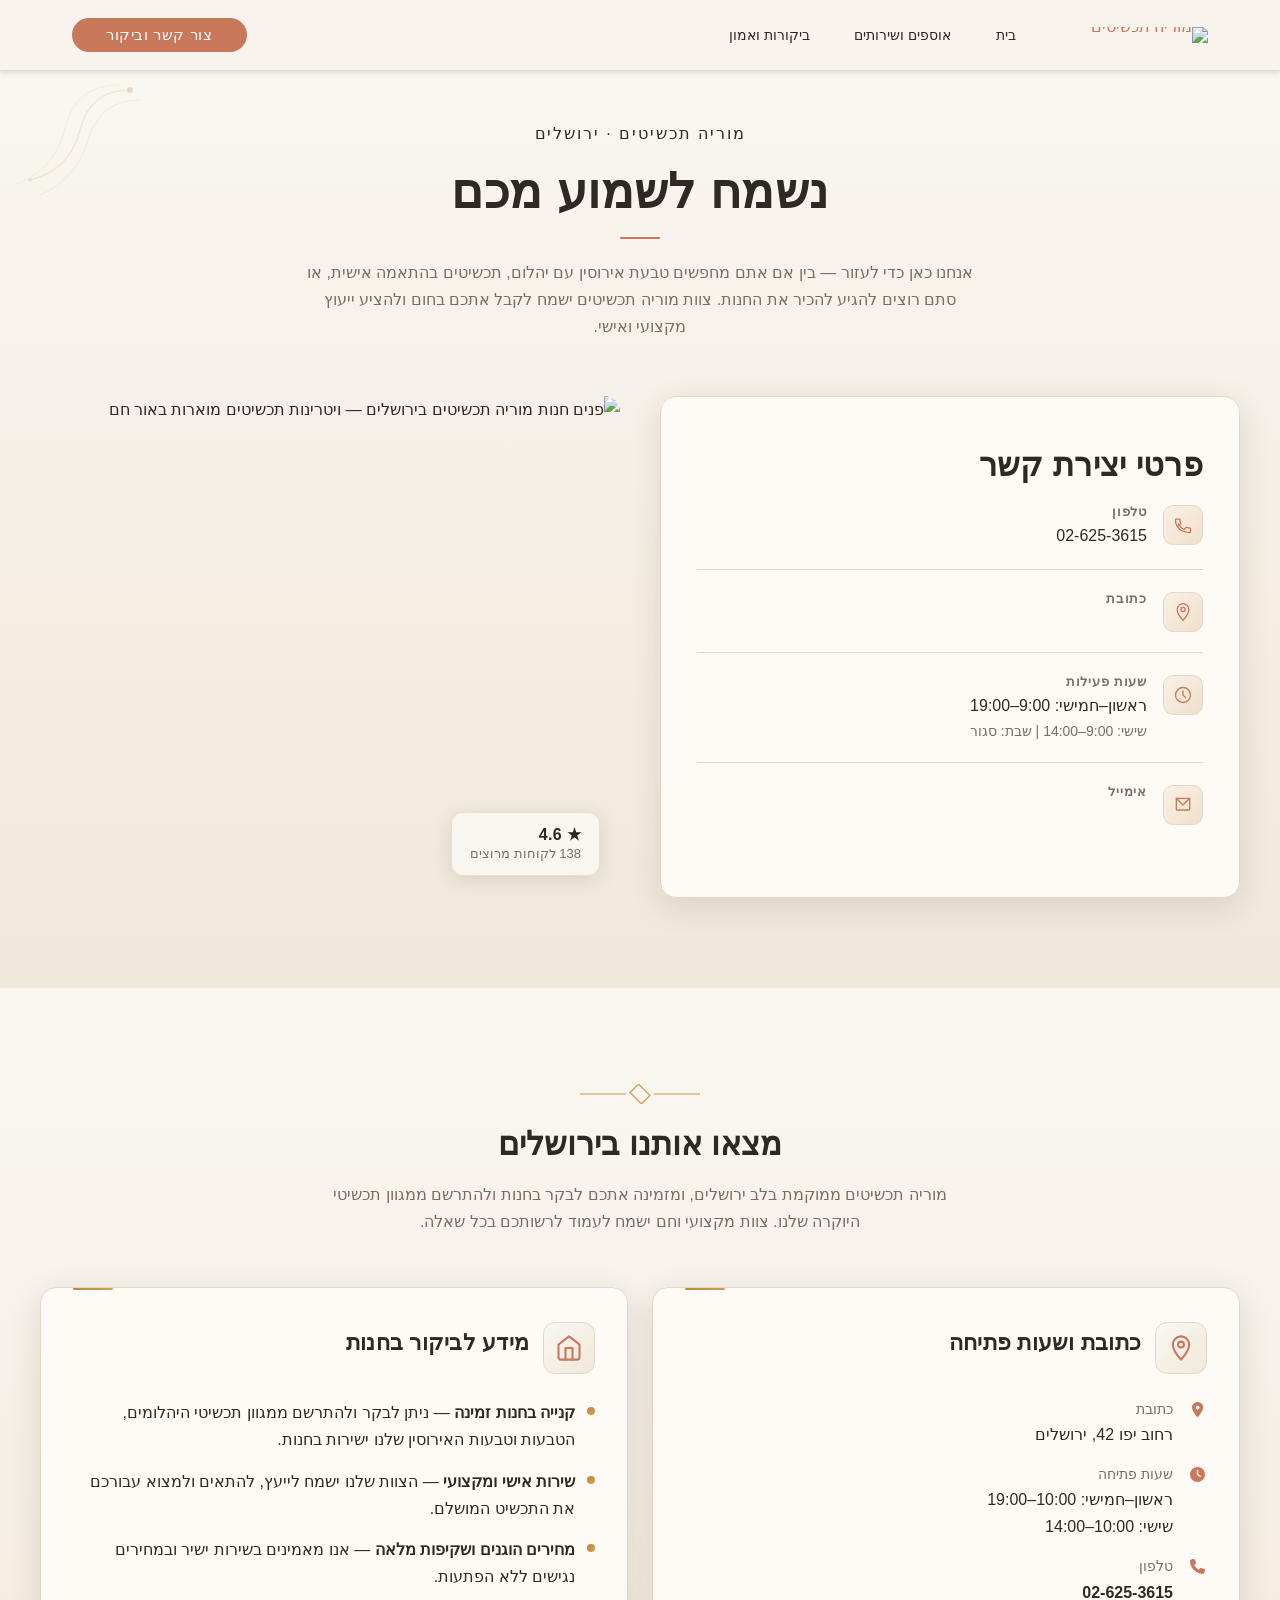
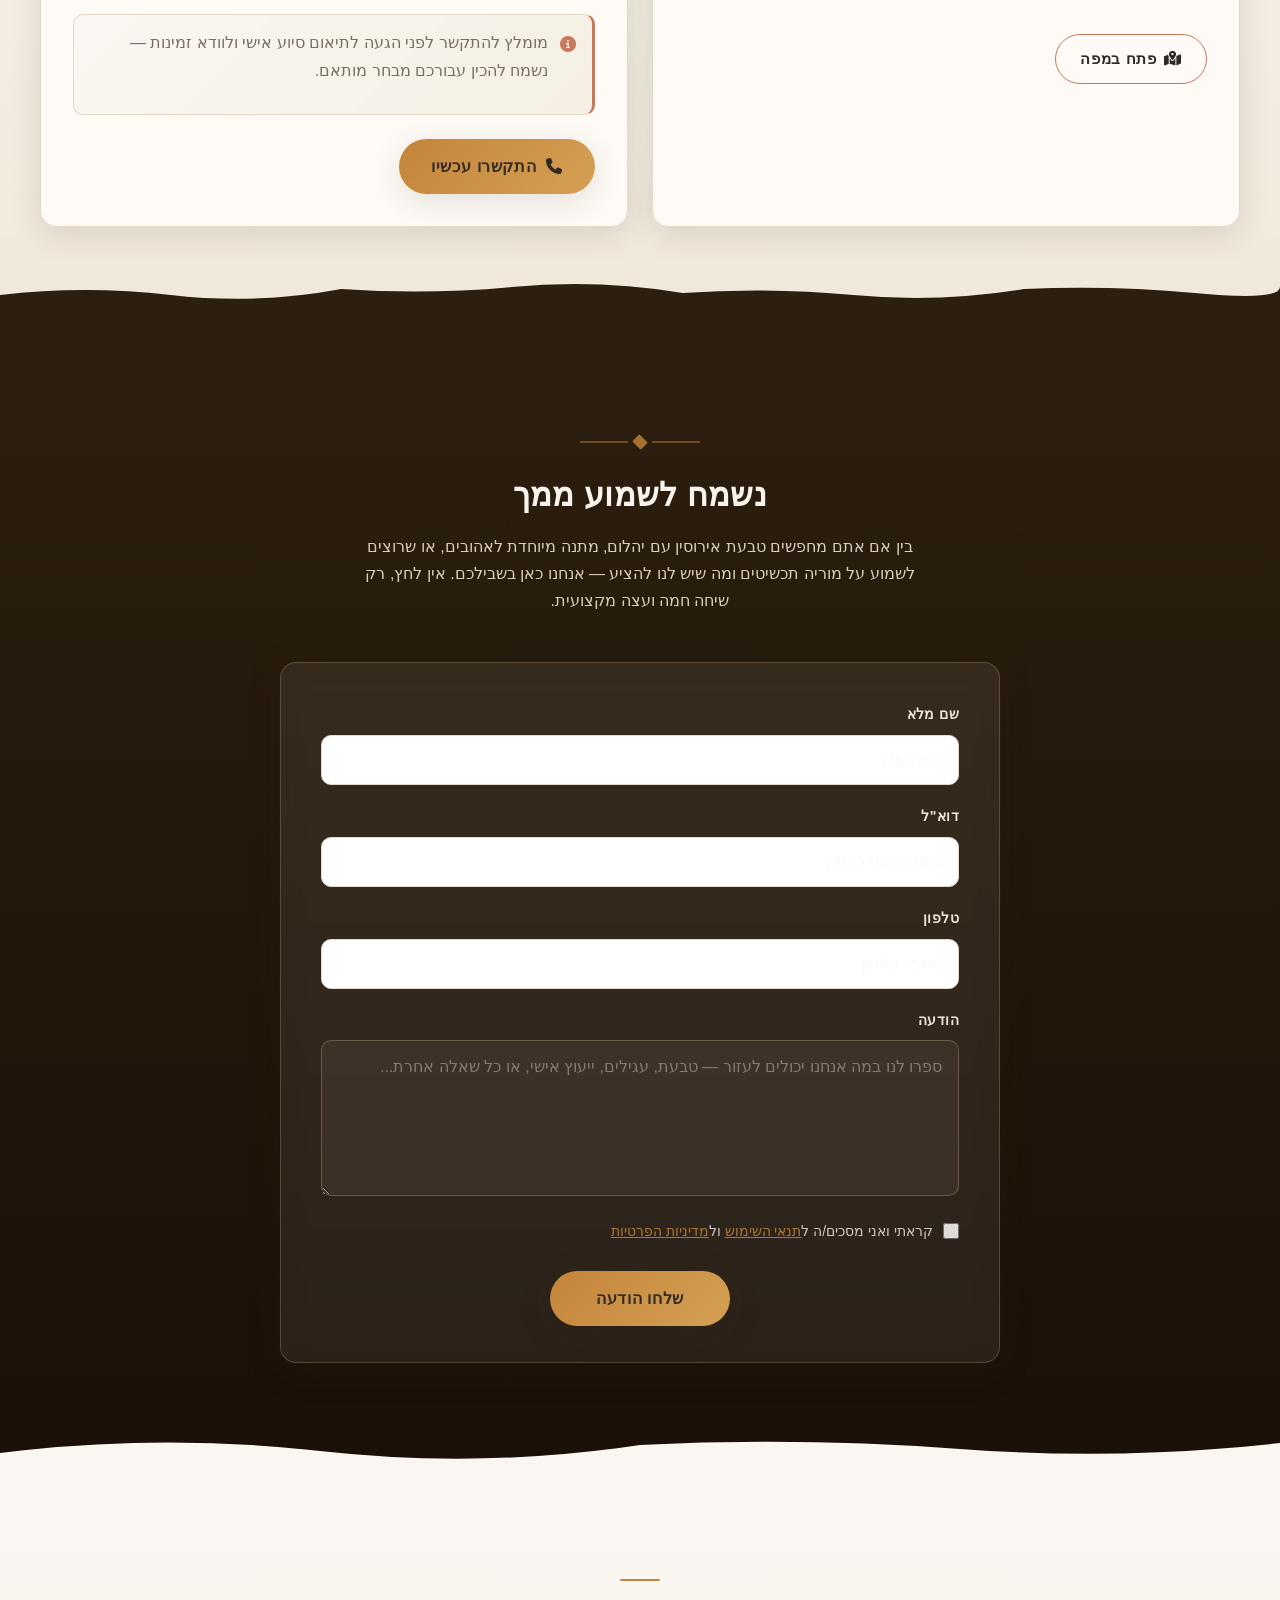
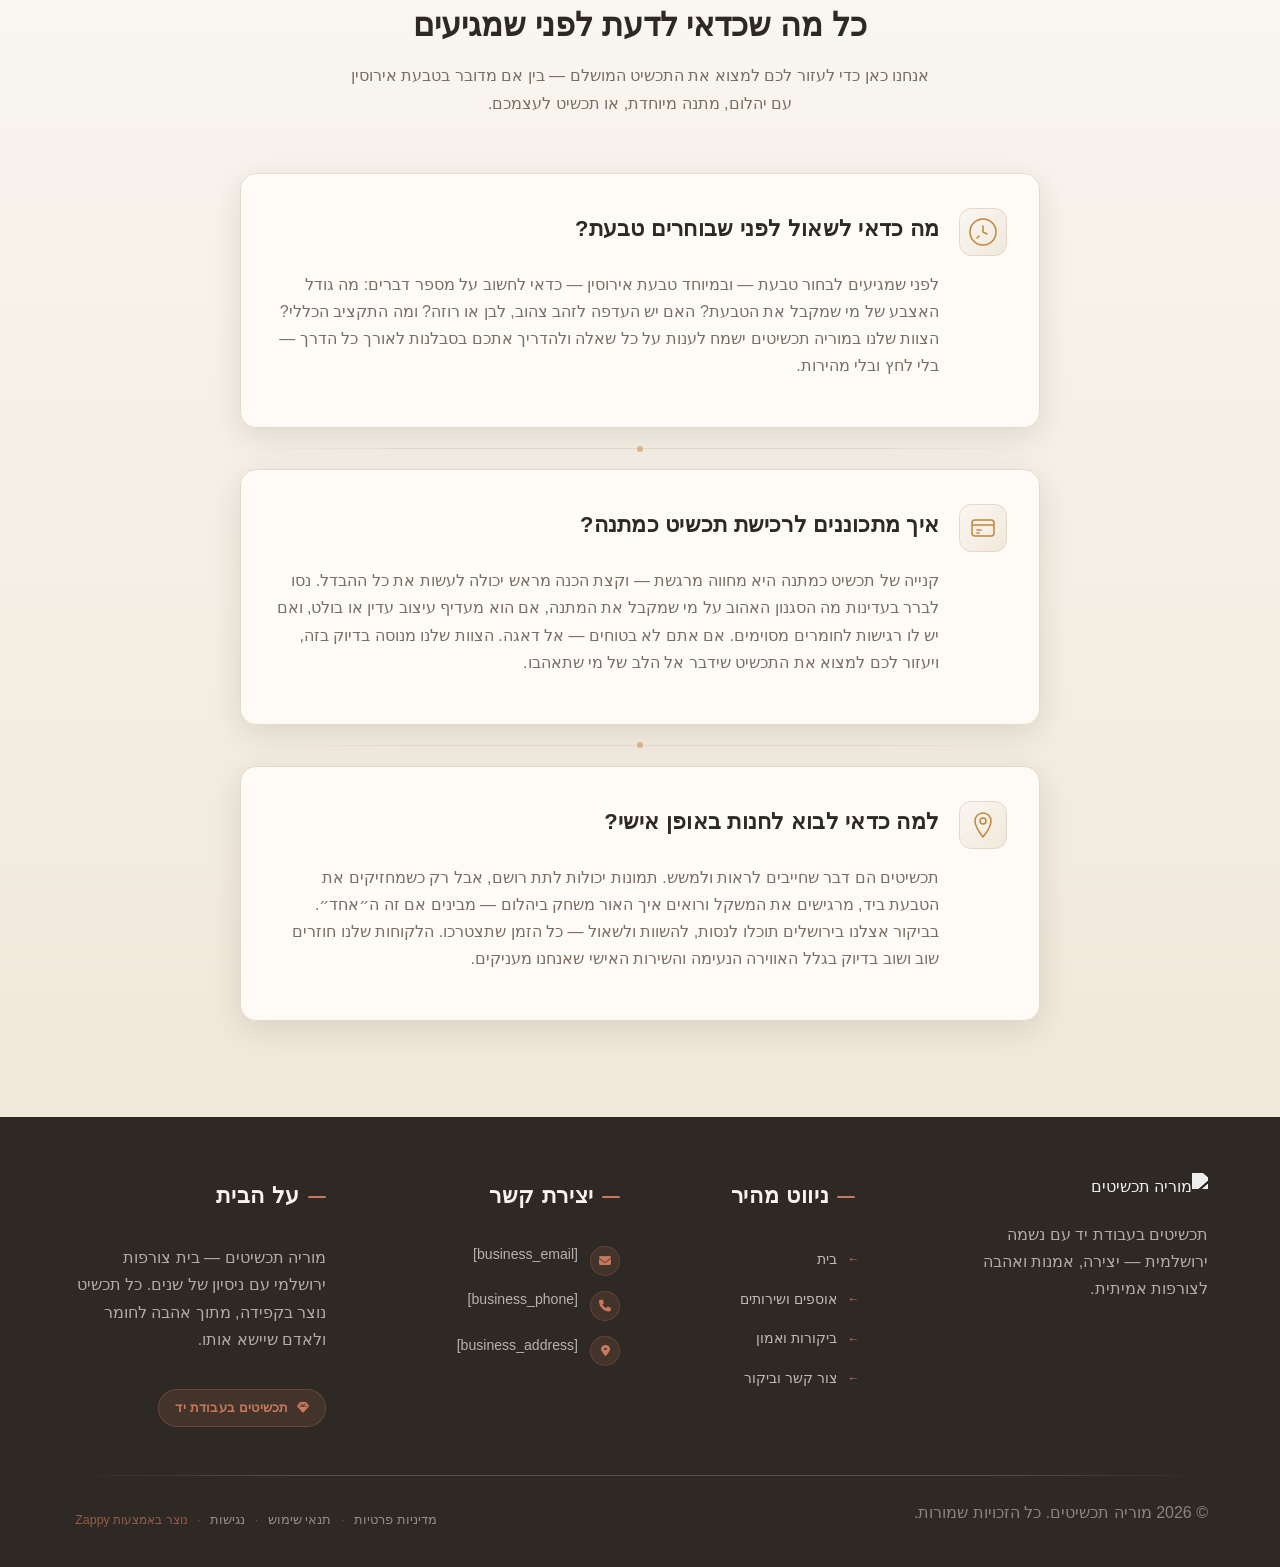
==== contact.html @ f74cef25 "Background sync: Progressive GitHub Sync" ====
<!DOCTYPE html>
<html lang="he" dir="rtl">
<head>
    <meta charset="UTF-8">
    <meta name="viewport" content="width=device-width, initial-scale=1.0">
    <meta name="robots" content="index, follow">
    <title>בואו להכיר אותנו — מוריה תכשיטים בירושלים מחכה לכם</title>
    <meta name="description" content="מצאו אותנו בלב ירושלים ובואו לחוות שירות אישי וחם שרק מוריה תכשיטים יודעת לתת. צרו קשר לקביעת פגישה, שאלות על טבעות אירוסין עם יהלום או כל תכשיט בהתאמה אישית שחלמתם עליו.">
    <meta name="keywords" content="צור קשר מוריה תכשיטים, חנות תכשיטים ירושלים, טבעות אירוסין עם יהלום, ביקור בחנות תכשיטים, מוריה תכשיטים">
    
    <!-- Favicons -->
    <link rel="icon" type="image/x-icon" href="/assets/favicon.ico">
    <link rel="icon" type="image/png" sizes="16x16" href="/assets/favicon-16x16.png">
    <link rel="icon" type="image/png" sizes="32x32" href="/assets/favicon-32x32.png">
    <link rel="icon" type="image/png" sizes="48x48" href="/assets/favicon-48x48.png">
    <link rel="icon" type="image/png" sizes="192x192" href="/assets/favicon-192x192.png">
    <link rel="icon" type="image/png" sizes="512x512" href="/assets/favicon-512x512.png">
    <link rel="apple-touch-icon" href="/assets/apple-touch-icon.png">
    <!-- Zappy Analytics -->
<script>
(function() {
  'use strict';
  
  // Configuration
  var config = {
    websiteId: 'c2ff3dbb-0796-4b7d-b2b9-1e2165a55ee5',
    apiUrl: 'https://api.zappy5.com/api/analytics/track',
    sessionDuration: 30 * 60 * 1000, // 30 minutes
    visitorDuration: 30 * 24 * 60 * 60 * 1000, // 30 days
    trackPageViews: true,
    trackClicks: true,
    trackFormSubmissions: true
  };
  
  // Generate or retrieve persistent visitor ID (30 days)
  function getVisitorId() {
    var visitorKey = 'zappy_visitor_' + config.websiteId;
    var visitor = null;
    
    try {
      visitor = localStorage.getItem(visitorKey);
      if (visitor) {
        var visitorData = JSON.parse(visitor);
        var now = Date.now();
        
        // Check if visitor ID is still valid (30 days)
        if (now - visitorData.created < config.visitorDuration) {
          // Update last seen timestamp
          visitorData.lastSeen = now;
          localStorage.setItem(visitorKey, JSON.stringify(visitorData));
          return visitorData.id;
        }
      }
    } catch (e) {
      console.warn('Zappy Analytics: LocalStorage not available');
    }
    
    // Generate new visitor ID
    var newVisitorId = 'zv_' + Date.now() + '_' + Math.random().toString(36).substr(2, 9);
    
    try {
      localStorage.setItem(visitorKey, JSON.stringify({
        id: newVisitorId,
        created: Date.now(),
        lastSeen: Date.now()
      }));
    } catch (e) {
      // Continue without local storage
    }
    
    return newVisitorId;
  }
  
  // Generate or retrieve session ID (30 minutes)
  function getSessionId() {
    var sessionKey = 'zappy_session_' + config.websiteId;
    var session = null;
    
    try {
      session = sessionStorage.getItem(sessionKey);
      if (session) {
        var sessionData = JSON.parse(session);
        var now = Date.now();
        
        // Check if session is still valid
        if (now - sessionData.timestamp < config.sessionDuration) {
          // Update timestamp
          sessionData.timestamp = now;
          sessionStorage.setItem(sessionKey, JSON.stringify(sessionData));
          return sessionData.id;
        }
      }
    } catch (e) {
      console.warn('Zappy Analytics: SessionStorage not available');
    }
    
    // Generate new session ID
    var newSessionId = 'zs_' + Date.now() + '_' + Math.random().toString(36).substr(2, 9);
    
    try {
      sessionStorage.setItem(sessionKey, JSON.stringify({
        id: newSessionId,
        timestamp: Date.now()
      }));
    } catch (e) {
      // Continue without session storage
    }
    
    return newSessionId;
  }
  
  var visitorId = getVisitorId();
  var sessionId = getSessionId();
  
  // Track an event
  function trackEvent(eventType, data) {
    data = data || {};
    
    var eventData = {
      website_id: config.websiteId,
      event_type: eventType,
      page_path: window.location.pathname,
      referrer: document.referrer || 'direct',
      visitor_id: visitorId,
      session_id: sessionId,
      metadata: data
    };
    
    // Use sendBeacon if available (better for page unload events)
    if (navigator.sendBeacon) {
      var blob = new Blob([JSON.stringify(eventData)], { type: 'application/json' });
      navigator.sendBeacon(config.apiUrl, blob);
    } else {
      // Fallback to fetch
      fetch(config.apiUrl, {
        method: 'POST',
        headers: {
          'Content-Type': 'application/json'
        },
        body: JSON.stringify(eventData),
        keepalive: true
      }).catch(function(error) {
        console.warn('Zappy Analytics: Failed to track event', error);
      });
    }
  }
  
  // Track page view
  if (config.trackPageViews) {
    trackEvent('pageview', {
      title: document.title,
      url: window.location.href
    });
  }
  
  // Track clicks on important elements
  if (config.trackClicks) {
    document.addEventListener('click', function(e) {
      var target = e.target;
      
      // Track button clicks (counted as actions)
      if (target.tagName === 'BUTTON' || target.closest('button')) {
        var button = target.tagName === 'BUTTON' ? target : target.closest('button');
        trackEvent('click', {
          element: 'button',
          text: button.textContent.trim().substring(0, 100),
          id: button.id || null,
          class: button.className || null
        });
      }
      
      // Track link clicks (navigation - not counted as actions)
      else if (target.tagName === 'A' || target.closest('a')) {
        var link = target.tagName === 'A' ? target : target.closest('a');
        trackEvent('navigation', {
          element: 'link',
          text: link.textContent.trim().substring(0, 100),
          href: link.href,
          external: link.hostname !== window.location.hostname
        });
      }
    }, true);
  }
  
  // Track form submissions
  if (config.trackFormSubmissions) {
    document.addEventListener('submit', function(e) {
      var form = e.target;
      
      trackEvent('form_submit', {
        form_id: form.id || null,
        form_name: form.name || null,
        form_action: form.action || null,
        form_method: form.method || 'GET'
      });
    }, true);
  }
  
  // Track time on page (send on page unload)
  var pageLoadTime = Date.now();
  
  window.addEventListener('beforeunload', function() {
    var timeOnPage = Math.floor((Date.now() - pageLoadTime) / 1000); // in seconds
    
    trackEvent('page_unload', {
      time_on_page: timeOnPage,
      page_path: window.location.pathname
    });
  });
  
  // Expose tracking function globally for custom events
  window.zappyAnalytics = {
    track: trackEvent,
    getVisitorId: function() { return visitorId; },
    getSessionId: function() { return sessionId; }
  };
  
})();
</script>
<!-- End Zappy Analytics -->
    <meta property="og:title" content="בואו להכיר אותנו — מוריה תכשיטים בירושלים מחכה לכם">
    <meta property="og:description" content="מצאו אותנו בלב ירושלים ובואו לחוות שירות אישי וחם שרק מוריה תכשיטים יודעת לתת. צרו קשר לקביעת פגישה, שאלות על טבעות אירוסין עם יהלום או כל תכשיט בהתאמה אישית שחלמתם עליו.">
    <meta name="twitter:card" content="summary_large_image">
    <meta name="twitter:title" content="בואו להכיר אותנו — מוריה תכשיטים בירושלים מחכה לכם">
    <meta name="twitter:description" content="מצאו אותנו בלב ירושלים ובואו לחוות שירות אישי וחם שרק מוריה תכשיטים יודעת לתת. צרו קשר לקביעת פגישה, שאלות על טבעות אירוסין עם יהלום או כל תכשיט בהתאמה אישית שחלמתם עליו.">
    <meta property="og:type" content="website">
  <meta property="og:locale" content="he_IL">
  
  
  
  
  
  <link rel="stylesheet" href="https://cdnjs.cloudflare.com/ajax/libs/font-awesome/6.4.0/css/all.min.css">



  
    <!-- Favicons -->
    <link rel="icon" type="image/x-icon" href="/assets/favicon.ico">
    <link rel="icon" type="image/png" sizes="16x16" href="/assets/favicon-16x16.png">
    <link rel="icon" type="image/png" sizes="32x32" href="/assets/favicon-32x32.png">
    <link rel="icon" type="image/png" sizes="48x48" href="/assets/favicon-48x48.png">
    <link rel="icon" type="image/png" sizes="192x192" href="/assets/favicon-192x192.png">
    <link rel="icon" type="image/png" sizes="512x512" href="/assets/favicon-512x512.png">
    <link rel="apple-touch-icon" href="/assets/apple-touch-icon.png">
    <!-- Cookie Consent -->
    <link rel="stylesheet" href="https://cdn.jsdelivr.net/npm/vanilla-cookieconsent@3/dist/cookieconsent.css">
    <script src="https://cdn.jsdelivr.net/npm/vanilla-cookieconsent@3/dist/cookieconsent.umd.js"></script>
    <!-- Mickidum Accessibility Toolbar -->
    <script src="https://cdn.jsdelivr.net/gh/mickidum/acc_toolbar/acctoolbar/acctoolbar.min.js"></script>
    <link rel="stylesheet" href="/styles.css">

    <style id="zappy-dropdown-submenu-styles">
      /* ========== DESKTOP DROPDOWN SUBMENU STYLES ========== */
      /* Base styles for dropdown submenus - parent must be positioned */
      .nav-menu li:has(.sub-menu), nav li:has(.sub-menu), .navbar li:has(.sub-menu), #navMenu li:has(.sub-menu) { position: relative; }
      /* Submenu base - hidden by default */
      .nav-menu .sub-menu, nav .sub-menu, .navbar .sub-menu, #navMenu .sub-menu { display: block !important; position: absolute !important; top: 100%; left: 0; min-width: 220px; background: white; border-radius: 8px; box-shadow: 0 8px 25px rgba(0,0,0,0.15); padding: 8px 0; opacity: 0; visibility: hidden; transform: translateY(10px); transition: all 0.3s ease; z-index: 1000; list-style: none; pointer-events: none; }
      /* CRITICAL: Desktop hover styles to show dropdown */
      .nav-menu li:hover > .sub-menu, nav li:hover > .sub-menu, .navbar li:hover > .sub-menu, #navMenu li:hover > .sub-menu { opacity: 1 !important; visibility: visible !important; transform: translateY(0) !important; pointer-events: auto !important; }
      /* Submenu item styling */
      .sub-menu li { list-style: none; margin: 0; padding: 0; }
      .sub-menu a { display: block !important; padding: 10px 16px !important; color: var(--text-dark, #333) !important; font-weight: 500; text-decoration: none; white-space: nowrap; transition: background-color 0.2s; }
      .sub-menu .zappy-nav-child > a { padding-left: 28px !important; font-size: 0.9em !important; opacity: 0.85 !important; }
      [dir="rtl"] .sub-menu .zappy-nav-child > a, html[lang="he"] .sub-menu .zappy-nav-child > a, html[lang="ar"] .sub-menu .zappy-nav-child > a { padding-left: 10px !important; padding-right: 28px !important; }
      .sub-menu .zappy-nav-parent > a { font-weight: 600 !important; }
      .sub-menu a:hover { background-color: #f5f5f5; }
      /* RTL (Hebrew/Arabic) dropdown positioning */
      [dir="rtl"] .nav-menu .sub-menu, [dir="rtl"] nav .sub-menu, [dir="rtl"] .navbar .sub-menu, html[lang="he"] .nav-menu .sub-menu, html[lang="he"] nav .sub-menu, html[lang="he"] .navbar .sub-menu, html[lang="ar"] .nav-menu .sub-menu, html[lang="ar"] nav .sub-menu, html[lang="ar"] .navbar .sub-menu { left: auto !important; right: 0 !important; }
      /* Hide empty dropdown menus (exclude catalog sub-menus that use <a> children instead of <li>) */
      .sub-menu:empty, .sub-menu:not(:has(li:not(.zappy-hidden-menu-item))):not(:has(> a)), .sub-menu:not(:has(li)):not(:has(> a)) { display: none !important; opacity: 0 !important; visibility: hidden !important; pointer-events: none !important; }
      /* Desktop: show submenu on Menu Group hover */
      li:has(.menu-group-title):hover > .sub-menu { opacity: 1 !important; visibility: visible !important; transform: translateY(0) !important; pointer-events: auto !important; }
      /* Menu Group title styling */
      .nav-menu > li > .menu-group-title, #navMenu > li > .menu-group-title { display: inline-block; padding: 0.5rem 1rem; cursor: default; user-select: none; }
      
      /* ========== MOBILE SUBMENU STYLES ========== */
      @media (max-width: 768px) {
        .nav-menu .sub-menu, nav .sub-menu, .navbar .sub-menu, #navMenu .sub-menu { position: static !important; transform: none !important; box-shadow: none !important; background: transparent !important; max-height: 0; overflow: hidden; opacity: 0; visibility: hidden; transition: max-height 0.3s ease, opacity 0.3s ease; padding: 0 !important; border-radius: 0 !important; }
        .navbar .sub-menu.mobile-expanded, .nav-menu .sub-menu.mobile-expanded, #navMenu .sub-menu.mobile-expanded { max-height: none !important; overflow-y: visible !important; opacity: 1 !important; visibility: visible !important; padding: 8px 0 8px 16px !important; }
        [dir="rtl"] .sub-menu.mobile-expanded, html[lang="he"] .sub-menu.mobile-expanded { padding: 8px 16px 8px 0 !important; }
        /* Disable hover behavior on mobile */
        .nav-menu li:hover > .sub-menu, nav li:hover > .sub-menu, .navbar li:hover > .sub-menu, #navMenu li:hover > .sub-menu { opacity: 0; visibility: hidden; pointer-events: none; }
        .nav-menu li > .sub-menu.mobile-expanded, nav li > .sub-menu.mobile-expanded, .navbar li > .sub-menu.mobile-expanded, #navMenu li > .sub-menu.mobile-expanded { opacity: 1 !important; visibility: visible !important; pointer-events: auto !important; }
        .nav-menu li:has(.sub-menu), nav li:has(.sub-menu), .navbar li:has(.sub-menu), #navMenu li:has(.sub-menu) { display: flex !important; flex-wrap: wrap !important; align-items: center !important; position: relative !important; min-height: 44px !important; }
        .nav-menu li:has(.sub-menu) > a, nav li:has(.sub-menu) > a, .navbar li:has(.sub-menu) > a, #navMenu li:has(.sub-menu) > a { flex: 1 !important; min-width: 0 !important; }
        .nav-menu li:has(.sub-menu) > .menu-group-title, nav li:has(.sub-menu) > .menu-group-title, .navbar li:has(.sub-menu) > .menu-group-title, #navMenu li:has(.sub-menu) > .menu-group-title { flex: 1 !important; min-width: 0 !important; padding: 0 !important; line-height: inherit !important; }
        .nav-menu li:has(.sub-menu) > .sub-menu, nav li:has(.sub-menu) > .sub-menu, .navbar li:has(.sub-menu) > .sub-menu, #navMenu li:has(.sub-menu) > .sub-menu { flex-basis: 100% !important; width: 100% !important; }
        .nav-menu li:has(.sub-menu) > a [class*="chevron"], .nav-menu li:has(.sub-menu) > a [class*="arrow"], .nav-menu li:has(.sub-menu) > a .fa-chevron-down, .nav-menu li:has(.sub-menu) > a .fa-angle-down, nav li:has(.sub-menu) > a [class*="chevron"], nav li:has(.sub-menu) > a [class*="arrow"], #navMenu li:has(.sub-menu) > a [class*="chevron"], #navMenu li:has(.sub-menu) > a [class*="arrow"] { display: none !important; visibility: hidden !important; }
        .mobile-submenu-toggle { display: flex !important; align-items: center !important; justify-content: center !important; width: 44px !important; height: auto !important; background: transparent !important; border: none !important; cursor: pointer !important; color: var(--text-dark) !important; position: static !important; flex-shrink: 0 !important; align-self: stretch !important; z-index: 2 !important; padding: 0 !important; margin: 0 !important; }
        .mobile-submenu-toggle::after { content: '' !important; width: 0 !important; height: 0 !important; border-left: 6px solid transparent !important; border-right: 6px solid transparent !important; border-top: 7px solid currentColor !important; transition: transform 0.3s ease !important; }
        .mobile-submenu-toggle.expanded::after { transform: rotate(180deg) !important; }
        .sub-menu a { padding: 10px 0 !important; display: block !important; color: var(--text-dark) !important; white-space: normal !important; }
        .sub-menu .zappy-nav-child > a { padding-left: 28px !important; font-size: 0.9em !important; opacity: 0.85 !important; }
        [dir="rtl"] .sub-menu .zappy-nav-child > a, html[lang="he"] .sub-menu .zappy-nav-child > a, html[lang="ar"] .sub-menu .zappy-nav-child > a { padding-left: 0 !important; padding-right: 28px !important; }
        .sub-menu .zappy-nav-parent > a { font-weight: 600 !important; }
        .nav-menu.active, #navMenu.active { max-width: 100vw !important; overflow-x: hidden !important; box-sizing: border-box !important; }
        .navbar .sub-menu li a, nav.navbar .sub-menu li a, .zappy-products-dropdown .sub-menu a { color: var(--text-dark) !important; }
      }
      @media (min-width: 769px) { .mobile-submenu-toggle { display: none !important; } }
    </style>

    <style id="zappy-widget-visibility">
      html[dir="rtl"] .whatsapp-float { right: 20px !important; left: auto !important; }
      html[dir="ltr"] .whatsapp-float, html:not([dir]) .whatsapp-float { left: 20px !important; right: auto !important; }
      html[dir="rtl"] #mic-access-tool-general-button, html[dir="rtl"] .mic-access-tool-general-button,
      html[dir="rtl"] #mic-init-access-tool .mic-access-tool-general-button,
      html[dir="rtl"] #mic-init-access-tool #mic-access-tool-general-button,
      html[dir="rtl"] ._access-icon { left: 20px !important; right: auto !important; }
      html[dir="ltr"] #mic-access-tool-general-button, html[dir="ltr"] .mic-access-tool-general-button,
      html[dir="ltr"] #mic-init-access-tool .mic-access-tool-general-button,
      html[dir="ltr"] #mic-init-access-tool #mic-access-tool-general-button,
      html[dir="ltr"] ._access-icon,
      html:not([dir]) #mic-access-tool-general-button, html:not([dir]) .mic-access-tool-general-button,
      html:not([dir]) #mic-init-access-tool .mic-access-tool-general-button,
      html:not([dir]) #mic-init-access-tool #mic-access-tool-general-button,
      html:not([dir]) ._access-icon { right: 20px !important; left: auto !important; }
      @media (max-width: 768px) { .whatsapp-float { display: flex !important; } }
      @media (min-width: 769px) { .whatsapp-float { display: flex !important; } }
      @media (max-width: 768px) {
        #mic-access-tool-general-button, .mic-access-tool-general-button,
        #mic-init-access-tool .mic-access-tool-general-button, #mic-init-access-tool #mic-access-tool-general-button,
        ._access-icon { display: flex !important; visibility: visible !important; opacity: 1 !important; pointer-events: auto !important; }
        #mic-access-tool-box.opened-mic-access-tool, .mic-access-tool-box.opened-mic-access-tool,
        #mic-init-access-tool #mic-access-tool-box.opened-mic-access-tool {
          visibility: visible !important; opacity: 1 !important; pointer-events: auto !important;
        }
      }
      @media (min-width: 769px) {
        #mic-access-tool-general-button, .mic-access-tool-general-button,
        #mic-init-access-tool .mic-access-tool-general-button, #mic-init-access-tool #mic-access-tool-general-button,
        ._access-icon { display: flex !important; visibility: visible !important; opacity: 1 !important; pointer-events: auto !important; }
        #mic-access-tool-box.opened-mic-access-tool, .mic-access-tool-box.opened-mic-access-tool,
        #mic-init-access-tool #mic-access-tool-box.opened-mic-access-tool {
          visibility: visible !important; opacity: 1 !important; pointer-events: auto !important;
        }
      }
    </style>
</head>
<body>
<nav class="navbar" dir="rtl">
  <button class="mobile-toggle" id="mobileToggle" aria-label="Menu">
    <svg class="hamburger-icon" width="24" height="24" viewBox="0 0 24 24" fill="none">
      <path d="M3 12h18M3 6h18M3 18h18" stroke="currentColor" stroke-width="2" stroke-linecap="round"></path>
    </svg>
    <svg class="close-icon" width="24" height="24" viewBox="0 0 24 24" fill="none" style="display: none;">
      <path d="M18 6L6 18M6 6l12 12" stroke="currentColor" stroke-width="2" stroke-linecap="round"></path>
    </svg>
  </button>

  <button class="phone-header-btn" data-phone="[business_phone]" aria-label="Call">
    <svg width="20" height="20" viewBox="0 0 24 24" fill="currentColor">
      <path d="M22 16.92v3a2 2 0 0 1-2.18 2 19.79 19.79 0 0 1-8.63-3.07 19.5 19.5 0 0 1-6-6 19.79 19.79 0 0 1-3.07-8.67A2 2 0 0 1 4.11 2h3a2 2 0 0 1 2 1.72 12.84 12.84 0 0 0 .7 2.81 2 2 0 0 1-.45 2.11L8.09 9.91a16 16 0 0 0 6 6l1.27-1.27a2 2 0 0 1 2.11-.45 12.84 12.84 0 0 0 2.81.7A2 2 0 0 1 22 16.92z"></path>
    </svg>
  </button>

  <div class="nav-container">
    <div class="nav-right-group"><div class="nav-brand">
      <a href="/" class="logo-link"><img class="logo" src="/assets/site----------------image-1.webp" alt="מוריה תכשיטים"></a>
    </div><ul class="nav-menu" id="navMenu"><li><a href="/">בית</a></li><li><a href="/collections-services">אוספים ושירותים</a></li><li><a href="/reviews-trust">ביקורות ואמון</a></li></ul></div>

    

    <div class="nav-cta-container">
      <a href="/contact" class="nav-cta-btn">צור קשר וביקור</a>
    </div>
  </div>
</nav>
<script>

// Navbar Mobile Menu Toggle and Contrast Fix
(function() {
  // Use 'load' event instead of 'DOMContentLoaded' to ensure we run AFTER all other scripts
  window.addEventListener('load', function() {
    
    // FIX MOBILE BUTTON CONTRAST
    // Detect navbar background color and apply contrasting color to mobile buttons
    const navbar = document.querySelector('.navbar, nav, header');
    if (!navbar) {
      console.log('[Navbar] Navbar element not found');
      return;
    }
    
    // DECLARE VARIABLES EARLY to avoid Temporal Dead Zone errors
    // These are used in multiple places below
    let mobileToggle = document.getElementById('mobileToggle') ||
                       document.querySelector('.mobile-toggle') ||
                       document.querySelector('.hamburger') ||
                       document.querySelector('.hamburger-menu') ||
                       document.querySelector('.menu-toggle') ||
                       document.querySelector('.burger-menu') ||
                       document.querySelector('[aria-label="Menu"]') ||
                       document.querySelector('[aria-label="תפריט"]');
    
    const phoneBtn = document.querySelector('.phone-header-btn');
    
    const computedStyle = window.getComputedStyle(navbar);
    let bgColor = computedStyle.backgroundColor;
    
    console.log('[Navbar] Initial navbar background:', bgColor);
    
    // Check if background is transparent or rgba with 0 alpha
    const isTransparent = bgColor === 'transparent' || 
                         bgColor === 'rgba(0, 0, 0, 0)' ||
                         (bgColor.startsWith('rgba') && bgColor.includes(', 0)'));
    
    if (isTransparent) {
      // Check for background-image or gradient
      const bgImage = computedStyle.backgroundImage;
      if (bgImage && bgImage !== 'none') {
        console.log('[Navbar] Navbar has background image/gradient, using dark text');
        bgColor = 'rgb(240, 240, 240)'; // Assume light background
      } else {
        // Transparent navbar - check body background
        const bodyBg = window.getComputedStyle(document.body).backgroundColor;
        console.log('[Navbar] Navbar transparent, using body background:', bodyBg);
        bgColor = bodyBg;
      }
    }
    
    // Calculate luminance to determine if background is light or dark
    const rgb = bgColor.match(/\d+/g);
    if (rgb && rgb.length >= 3) {
      const r = parseInt(rgb[0]);
      const g = parseInt(rgb[1]);
      const b = parseInt(rgb[2]);
      const luminance = (0.299 * r + 0.587 * g + 0.114 * b) / 255;
      
      // Mobile button colors are set by Claude's AI-generated CSS (same as .nav-menu a)
      // No dynamic color overrides needed - colors come from the generated navbar CSS
      console.log('[Navbar] Mobile button colors preserved from Claude CSS (luminance:', luminance.toFixed(2) + ')');
      
      // FIX ICON SIZES - Ensure SVGs are properly sized and visible
      // INJECT CRITICAL CSS TO OVERRIDE ANY CONFLICTING RULES
      const criticalCSS = document.createElement('style');
      criticalCSS.id = 'zappy-mobile-nav-fix';
      const htmlLang = document.documentElement.lang || 'en';
      const htmlDir = document.documentElement.dir || 'ltr';
      // Check both dir attribute AND lang for RTL detection
      // dir="rtl" is the most reliable indicator
      const isRTL = htmlDir === 'rtl' || htmlLang === 'he' || htmlLang === 'ar';
      
      criticalCSS.textContent = `
        /* Hide mobile buttons on desktop, show only on mobile */
        @media (min-width: 769px) {
          .mobile-toggle,
          .phone-header-btn {
            display: none !important;
          }
        }
        
        /* Show and position mobile buttons correctly on mobile */
        @media (max-width: 768px) {
          .navbar,
          nav.navbar {
            min-height: 70px !important;
          }

          .mobile-toggle,
          .phone-header-btn {
            position: absolute !important;
            top: 0 !important;
            bottom: 0 !important;
            margin-top: auto !important;
            margin-bottom: auto !important;
            z-index: 1001 !important;
            display: flex !important;
            align-items: center !important;
            justify-content: center !important;
            width: 36px !important;
            height: 36px !important;
            border-radius: 50% !important;
            border: none !important;
            cursor: pointer !important;
            padding: 6px !important;
            background: none !important;
            color: var(--nav-text, var(--text-dark)) !important;
            touch-action: manipulation !important;
            -webkit-tap-highlight-color: transparent !important;
          }

          html[data-zappy-site-type="ecommerce"] .phone-header-btn,
          body[data-zappy-site-type="ecommerce"] .phone-header-btn,
          html[data-zappy-site-type="ecommerce"] header .phone-header-btn,
          html[data-zappy-site-type="ecommerce"] nav .phone-header-btn {
            display: none !important;
            visibility: hidden !important;
            width: 0 !important;
            height: 0 !important;
            min-width: 0 !important;
            overflow: hidden !important;
          }
          
          /* LTR positioning (default): hamburger LEFT, phone RIGHT */
          html:not([dir="rtl"]):not([lang="he"]):not([lang="ar"]) .mobile-toggle,
          html[dir="ltr"] .mobile-toggle {
            left: 12px !important;
            right: auto !important;
          }
          html:not([dir="rtl"]):not([lang="he"]):not([lang="ar"]) .phone-header-btn,
          html[dir="ltr"] .phone-header-btn {
            right: 12px !important;
            left: auto !important;
          }
          
          /* RTL positioning: hamburger RIGHT, phone LEFT */
          html[dir="rtl"] .mobile-toggle,
          html[lang="he"] .mobile-toggle,
          html[lang="ar"] .mobile-toggle {
            right: 12px !important;
            left: auto !important;
          }
          html[dir="rtl"] .phone-header-btn,
          html[lang="he"] .phone-header-btn,
          html[lang="ar"] .phone-header-btn {
            left: 12px !important;
            right: auto !important;
          }
          
          /* CRITICAL: Ensure nav-container has min-height on mobile */
          /* All children are positioned absolutely/fixed on mobile, so height:auto collapses to 0 */
          .nav-container {
            min-height: 70px !important;
            position: relative !important;
          }
          
          /* Ensure SVG icons are properly sized and inherit color */
          .mobile-toggle svg,
          .phone-header-btn svg {
            width: 24px !important;
            height: 24px !important;
            /* Don't force display - let JavaScript control hamburger/close toggle */
          }
          
          /* Reset nav-cta-container on mobile - remove desktop box-shadow/padding */
          /* that creates a visible ghost box when CTA button is hidden */
          .nav-cta-container {
            box-shadow: none !important;
            padding: 0 !important;
          }
          
          /* Hide nav-cta-container entirely on mobile when there's no lang-switcher */
          /* (only the CTA button is inside, and it's hidden on mobile) */
          .nav-cta-container:not(:has(.lang-switcher)) {
            display: none !important;
          }
          
          /* CRITICAL: Prevent hero image fade gradient from bleeding over headline text */
          /* The .image-fade-gradient has bottom: -30px (extends below parent) */
          /* On mobile stacked layout, this overlaps the h1 text below the image */
          .hero-image-column {
            overflow: hidden !important;
          }
          .image-fade-gradient {
            bottom: 0 !important;
          }
          
          /* Hide desktop language switcher on mobile - hamburger menu handles it */
          /* High specificity to override stored CSS */
          .lang-switcher,
          .nav-cta-container .lang-switcher,
          .nav-container .lang-switcher,
          .navbar .lang-switcher,
          .navbar .nav-cta-container .lang-switcher {
            display: none !important;
          }
        }
      `;
      
      // Remove existing fix if present and inject new one
      const existing = document.getElementById('zappy-mobile-nav-fix');
      if (existing) existing.remove();
      document.head.appendChild(criticalCSS);
      
      console.log('[Navbar] Critical CSS injected for mobile nav positioning');
      
      // ONLY apply inline positioning styles on mobile viewport
      // On desktop, the CSS handles hiding these buttons with display: none
      // Inline styles were breaking desktop layout by overriding CSS
      const isMobileViewport = window.innerWidth <= 768;
      
      if (mobileToggle) {
        // Icon sizing applies to all viewports for consistency
        const hamburgerIcon = mobileToggle.querySelector('.hamburger-icon');
        const closeIcon = mobileToggle.querySelector('.close-icon');
        
        if (hamburgerIcon) {
          hamburgerIcon.style.setProperty('width', '24px', 'important');
          hamburgerIcon.style.setProperty('height', '24px', 'important');
          hamburgerIcon.style.setProperty('display', 'block', 'important'); // Show hamburger by default
        }
        if (closeIcon) {
          closeIcon.style.setProperty('width', '24px', 'important');
          closeIcon.style.setProperty('height', '24px', 'important');
          closeIcon.style.setProperty('display', 'none', 'important'); // Hide close icon by default
        }
        
        // ONLY set positioning inline styles on mobile
        if (isMobileViewport) {
          mobileToggle.style.setProperty('position', 'absolute', 'important');
          mobileToggle.style.setProperty('top', '0', 'important');
          mobileToggle.style.setProperty('bottom', '0', 'important');
          mobileToggle.style.setProperty('margin-top', 'auto', 'important');
          mobileToggle.style.setProperty('margin-bottom', 'auto', 'important');
          mobileToggle.style.setProperty('z-index', '1001', 'important');
          
          // Clear any inline left/right so CSS can take over based on html[dir]
          mobileToggle.style.removeProperty('left');
          mobileToggle.style.removeProperty('right');
          
          console.log('[Navbar] Mobile toggle positioning applied (mobile viewport)');
        } else {
          // On desktop, clear any positioning styles to let CSS handle it
          mobileToggle.style.removeProperty('position');
          mobileToggle.style.removeProperty('top');
          mobileToggle.style.removeProperty('transform');
          mobileToggle.style.removeProperty('z-index');
          mobileToggle.style.removeProperty('left');
          mobileToggle.style.removeProperty('right');
          console.log('[Navbar] Desktop viewport - cleared mobile toggle inline positioning');
        }
      }
      
      if (phoneBtn) {
        // Icon sizing applies to all viewports
        const phoneIcon = phoneBtn.querySelector('svg');
        if (phoneIcon) {
          phoneIcon.style.width = '24px';
          phoneIcon.style.height = '24px';
          phoneIcon.setAttribute('width', '24');
          phoneIcon.setAttribute('height', '24');
        }
        
        // ONLY set positioning inline styles on mobile
        if (isMobileViewport) {
          phoneBtn.style.setProperty('position', 'absolute', 'important');
          phoneBtn.style.setProperty('top', '0', 'important');
          phoneBtn.style.setProperty('bottom', '0', 'important');
          phoneBtn.style.setProperty('margin-top', 'auto', 'important');
          phoneBtn.style.setProperty('margin-bottom', 'auto', 'important');
          phoneBtn.style.setProperty('z-index', '1001', 'important');
          
          // Clear any inline left/right so CSS can take over based on html[dir]
          phoneBtn.style.removeProperty('left');
          phoneBtn.style.removeProperty('right');
          
          console.log('[Navbar] Phone button positioning applied (mobile viewport)');
        } else {
          // On desktop, clear any positioning styles to let CSS handle it
          phoneBtn.style.removeProperty('position');
          phoneBtn.style.removeProperty('top');
          phoneBtn.style.removeProperty('transform');
          phoneBtn.style.removeProperty('z-index');
          phoneBtn.style.removeProperty('left');
          phoneBtn.style.removeProperty('right');
          console.log('[Navbar] Desktop viewport - cleared phone button inline positioning');
        }
      }
    } else {
      console.log('[Navbar] Could not parse background color:', bgColor);
    }
    
    // MOBILE MENU TOGGLE
    // Re-query in case DOM changed (mobileToggle already declared at top of function)
    mobileToggle = document.getElementById('mobileToggle') ||
                   document.querySelector('.mobile-toggle') ||
                   document.querySelector('.hamburger') ||
                   document.querySelector('.hamburger-menu') ||
                   document.querySelector('.menu-toggle') ||
                   document.querySelector('.burger-menu') ||
                   document.querySelector('[aria-label="Menu"]') ||
                   document.querySelector('[aria-label="תפריט"]');
    
    // EXPANDED SEARCH: Find nav menu by ID or class
    const navMenu = document.getElementById('navMenu') ||
                  document.querySelector('.nav-menu') ||
                  document.querySelector('.nav-links') ||
                  document.querySelector('nav ul:not(.submenu)');
    
    if (!mobileToggle || !navMenu) {
      console.log('[Navbar] Mobile toggle or menu not found:', { toggle: !!mobileToggle, menu: !!navMenu });
      return;
    }
    
    // Ensure navMenu has ID for CSS targeting
    if (!navMenu.id) {
      navMenu.id = 'navMenu';
    }
    
    console.log('[Navbar] Initializing mobile menu...');
    
    // Remove any existing event listeners by cloning the button
    const newToggle = mobileToggle.cloneNode(true);
    mobileToggle.parentNode.replaceChild(newToggle, mobileToggle);
    
    // Toggle menu handler (shared by click and touchend)
    function handleToggle(e) {
      e.preventDefault();
      e.stopPropagation();
      
      const hamburgerIcon = newToggle.querySelector('.hamburger-icon');
      const closeIcon = newToggle.querySelector('.close-icon');
      const isActive = navMenu.classList.contains('active');
      
      if (isActive) {
        // Close menu
        navMenu.classList.remove('active');
        if (hamburgerIcon) hamburgerIcon.style.setProperty('display', 'block', 'important');
        if (closeIcon) closeIcon.style.setProperty('display', 'none', 'important');
        document.body.style.overflow = '';
        console.log('[Navbar] Menu closed');
      } else {
        // Open menu
        navMenu.classList.add('active');
        if (hamburgerIcon) hamburgerIcon.style.setProperty('display', 'none', 'important');
        if (closeIcon) closeIcon.style.setProperty('display', 'block', 'important');
        document.body.style.overflow = 'hidden';
        console.log('[Navbar] Menu opened');
      }
    }
    
    // Use click for desktop/emulation and touchend as iOS Safari fallback.
    // Prevent double-fire with a timestamp guard.
    var lastToggleTime = 0;
    function guardedToggle(e) {
      var now = Date.now();
      if (now - lastToggleTime < 300) return;
      lastToggleTime = now;
      handleToggle(e);
    }
    
    newToggle.addEventListener('click', guardedToggle);
    newToggle.addEventListener('touchend', guardedToggle);
    
    // Close menu when clicking nav links (but NOT dropdown toggles)
    const navLinks = navMenu.querySelectorAll('a');
    navLinks.forEach(function(link) {
      link.addEventListener('click', function() {
        // Don't close if it's a dropdown child (unless it's a real navigation link)
        if (this.getAttribute('href') === '#') return;
        
        const hamburgerIcon = newToggle.querySelector('.hamburger-icon');
        const closeIcon = newToggle.querySelector('.close-icon');
        
        navMenu.classList.remove('active');
        if (hamburgerIcon) hamburgerIcon.style.setProperty('display', 'block', 'important');
        if (closeIcon) closeIcon.style.setProperty('display', 'none', 'important');
        document.body.style.overflow = '';
        console.log('[Navbar] Menu closed (link clicked)');
      });
    });
    
    // DROPDOWN MENU TOGGLE (for mobile and touch devices)
    var dropdownToggles = navMenu.querySelectorAll('.dropdown-toggle');
    dropdownToggles.forEach(function(toggle) {
      toggle.addEventListener('click', function(e) {
        e.preventDefault();
        e.stopPropagation();
        var parent = this.closest('.nav-dropdown');
        if (!parent) return;
        
        // Close other open dropdowns at the same level
        var siblings = parent.parentNode.querySelectorAll('.nav-dropdown.open');
        siblings.forEach(function(sib) {
          if (sib !== parent) sib.classList.remove('open');
        });
        
        parent.classList.toggle('open');
        console.log('[Navbar] Dropdown toggled:', parent.classList.contains('open') ? 'open' : 'closed');
      });
    });
    
    // Close dropdowns when clicking outside
    document.addEventListener('click', function(e) {
      if (!e.target.closest('.nav-dropdown')) {
        var openDropdowns = document.querySelectorAll('.nav-dropdown.open');
        openDropdowns.forEach(function(dd) { dd.classList.remove('open'); });
      }
    });
    
    console.log('[Navbar] Dropdown handlers initialized for ' + dropdownToggles.length + ' dropdowns');
    
    // Phone button functionality (phoneBtn already declared at top of function)
    if (phoneBtn) {
      phoneBtn.addEventListener('click', function() {
        // Get phone number from placeholder in page or use default
        const phoneLinks = document.querySelectorAll('a[href^="tel:"]');
        const phoneNumber = phoneLinks.length > 0 
          ? phoneLinks[0].getAttribute('href').replace('tel:', '')
          : '[business_phone]';
        
        window.location.href = 'tel:' + phoneNumber;
        console.log('[Navbar] Phone button clicked');
      });
    }
    
    console.log('[Navbar] Mobile menu initialized successfully');
    
    // WhatsApp button visibility is now controlled via CSS (siteSettings).
    // No JS-based desktop hiding — the button is visible on both mobile and desktop by default.
  });
})();

</script>
  
  <main>
    <section class="contact-contact-intro-section" data-layout-spec="צור קשר וביקור-contact-intro" dir="rtl">

  <!-- Decorative corner flourish -->
  <div class="ccis-corner-flourish" aria-hidden="true">
    <svg data-no-icon-edit="true" aria-hidden="true" viewBox="0 0 140 140" fill="none" xmlns="http://www.w3.org/2000/svg" width="140" height="140">
      <path d="M130,10 Q90,10 80,50 Q70,90 30,100" stroke="#D4A055" stroke-width="1.5" fill="none" opacity="0.18"></path>
      <path d="M120,5 Q75,5 65,48 Q55,90 15,105" stroke="#D4A055" stroke-width="1" fill="none" opacity="0.12"></path>
      <path d="M140,20 Q100,20 88,60 Q76,100 40,115" stroke="#C4843A" stroke-width="1" fill="none" opacity="0.1"></path>
      <circle cx="130" cy="10" r="3" fill="#C4843A" opacity="0.25"></circle>
      <circle cx="30" cy="100" r="2" fill="#D4A055" opacity="0.2"></circle>
    </svg>
  </div>

  <div class="ccis-container">

    <!-- Centered intro header -->
    <div class="ccis-header">
      <p class="ccis-label">מוריה תכשיטים · ירושלים</p>
      <h1 class="ccis-title">נשמח לשמוע מכם</h1>
      <div class="ccis-accent-bar" aria-hidden="true"></div>
      <p class="ccis-subtitle">אנחנו כאן כדי לעזור — בין אם אתם מחפשים טבעת אירוסין עם יהלום, תכשיטים בהתאמה אישית, או סתם רוצים להגיע להכיר את החנות. צוות מוריה תכשיטים ישמח לקבל אתכם בחום ולהציע ייעוץ מקצועי ואישי.</p>
    </div>

    <!-- Two-column block: contact info + image -->
    <div class="ccis-two-col">

      <!-- Contact info column (START = RIGHT in RTL) -->
      <div class="ccis-info-card">
        <h2 class="ccis-info-title">פרטי יצירת קשר</h2>

        <ul class="ccis-contact-list">
          <li class="ccis-contact-item">
            <span class="ccis-icon-wrap" aria-hidden="true">
              <svg data-element-type="icon" data-icon-type="svg" viewBox="0 0 24 24" fill="none" xmlns="http://www.w3.org/2000/svg" width="20" height="20">
                <path d="M6.62 10.79a15.05 15.05 0 006.59 6.59l2.2-2.2a1 1 0 011.01-.24 11.47 11.47 0 003.58.57 1 1 0 011 1V20a1 1 0 01-1 1C9.61 21 3 14.39 3 6a1 1 0 011-1h3.5a1 1 0 011 1c0 1.25.2 2.45.57 3.58a1 1 0 01-.25 1.01l-2.2 2.2z" stroke="currentColor" stroke-width="1.6" stroke-linecap="round" stroke-linejoin="round"></path>
              </svg>
            </span>
            <div class="ccis-contact-content">
              <span class="ccis-contact-label">טלפון</span>
              <a href="tel:026253615" class="ccis-contact-value">02-625-3615</a>
            </div>
          </li>

          <li class="ccis-contact-item">
            <span class="ccis-icon-wrap" aria-hidden="true">
              <svg data-element-type="icon" data-icon-type="svg" viewBox="0 0 24 24" fill="none" xmlns="http://www.w3.org/2000/svg" width="20" height="20">
                <path d="M12 2C8.13 2 5 5.13 5 9c0 5.25 7 13 7 13s7-7.75 7-13c0-3.87-3.13-7-7-7z" stroke="currentColor" stroke-width="1.6" stroke-linecap="round" stroke-linejoin="round"></path>
                <circle cx="12" cy="9" r="2.5" stroke="currentColor" stroke-width="1.6"></circle>
              </svg>
            </span>
            <div class="ccis-contact-content">
              <span class="ccis-contact-label">כתובת</span>
              
            </div>
          </li>

          <li class="ccis-contact-item">
            <span class="ccis-icon-wrap" aria-hidden="true">
              <svg data-element-type="icon" data-icon-type="svg" viewBox="0 0 24 24" fill="none" xmlns="http://www.w3.org/2000/svg" width="20" height="20">
                <circle cx="12" cy="12" r="9" stroke="currentColor" stroke-width="1.6"></circle>
                <path d="M12 7v5l3 3" stroke="currentColor" stroke-width="1.6" stroke-linecap="round" stroke-linejoin="round"></path>
              </svg>
            </span>
            <div class="ccis-contact-content">
              <span class="ccis-contact-label">שעות פעילות</span>
              <span class="ccis-contact-value">ראשון–חמישי: 9:00–19:00</span>
              <span class="ccis-contact-sub">שישי: 9:00–14:00 | שבת: סגור</span>
            </div>
          </li>

          <li class="ccis-contact-item">
            <span class="ccis-icon-wrap" aria-hidden="true">
              <svg data-element-type="icon" data-icon-type="svg" viewBox="0 0 24 24" fill="none" xmlns="http://www.w3.org/2000/svg" width="20" height="20">
                <path d="M4 4h16v13a1 1 0 01-1 1H5a1 1 0 01-1-1V4z" stroke="currentColor" stroke-width="1.6" stroke-linecap="round" stroke-linejoin="round"></path>
                <path d="M4 4l8 8 8-8" stroke="currentColor" stroke-width="1.6" stroke-linecap="round" stroke-linejoin="round"></path>
              </svg>
            </span>
            <div class="ccis-contact-content">
              <span class="ccis-contact-label">אימייל</span>
              
            </div>
          </li>
        </ul>

        <div class="ccis-social-row">
          
          
          
        </div>
      </div>

      <!-- Image column (END = LEFT in RTL) -->
      <div class="ccis-image-col">
        <div class="ccis-image-wrap">
          <img data-placeholder="contact-contact-intro-image-1" data-context="Warm interior of a Jerusalem jewelry store, מוריה תכשיטים, showing elegant glass display cases with diamond rings and gold jewelry, soft warm lighting, wooden accents, inviting atmosphere, professional jewelry store interior, intimate boutique feel, Jerusalem old city charm" width="600" height="750" src="/assets/site-contact-contact-intro-image-1.webp" alt="פנים חנות מוריה תכשיטים בירושלים — ויטרינות תכשיטים מוארות באור חם" class="ccis-store-image">
          <div class="ccis-image-badge">
            <span class="ccis-badge-stars">★ 4.6</span>
            <span class="ccis-badge-text">138 לקוחות מרוצים</span>
          </div>
        </div>
      </div>

    </div>
  </div>

  <!-- Bottom wave divider -->
  <div class="ccis-divider-wrapper">
    <svg data-no-icon-edit="true" aria-hidden="true" viewBox="0 0 1200 70" preserveAspectRatio="none" xmlns="http://www.w3.org/2000/svg">
      <path d="M0,70 L0,35 Q100,20 200,35 T400,28 Q500,22 600,35 T800,30 Q900,20 1000,35 T1200,28 L1200,70 Z" fill="#F0E8DA"></path>
    </svg>
  </div>

</section>

<section class="contact-location-section" data-layout-spec="צור קשר וביקור-location" dir="rtl">
  <div class="cls-container">
    <div class="cls-header">
      <div class="cls-diamond-divider" aria-hidden="true">
        <svg data-no-icon-edit="true" aria-hidden="true" width="120" height="20" viewBox="0 0 120 20" fill="none" xmlns="http://www.w3.org/2000/svg">
          <line x1="0" y1="10" x2="46" y2="10" stroke="#C4843A" stroke-width="1.5" opacity="0.6"></line>
          <rect x="52" y="4" width="16" height="12" transform="rotate(45 60 10)" fill="none" stroke="#C4843A" stroke-width="1.5" opacity="0.7"></rect>
          <line x1="74" y1="10" x2="120" y2="10" stroke="#C4843A" stroke-width="1.5" opacity="0.6"></line>
        </svg>
      </div>
      <h2 class="cls-title">מצאו אותנו בירושלים</h2>
      <p class="cls-subtitle">מוריה תכשיטים ממוקמת בלב ירושלים, ומזמינה אתכם לבקר בחנות ולהתרשם ממגוון תכשיטי היוקרה שלנו. צוות מקצועי וחם ישמח לעמוד לרשותכם בכל שאלה.</p>
    </div>

    <div class="cls-cards-grid">

      <!-- Card 1: Address & Visit -->
      <article class="cls-card cls-card-address">
        <div class="cls-card-accent-line" aria-hidden="true"></div>
        <div class="cls-card-icon-row">
          <div class="cls-icon-wrap">
            <svg data-element-type="icon" data-icon-type="svg" width="28" height="28" viewBox="0 0 24 24" fill="none" stroke="currentColor" stroke-width="1.8" stroke-linecap="round" stroke-linejoin="round" xmlns="http://www.w3.org/2000/svg" aria-hidden="true">
              <path d="M12 2C8.13 2 5 5.13 5 9c0 5.25 7 13 7 13s7-7.75 7-13c0-3.87-3.13-7-7-7z"></path>
              <circle cx="12" cy="9" r="2.5"></circle>
            </svg>
          </div>
          <h3 class="cls-card-title">כתובת ושעות פתיחה</h3>
        </div>

        <div class="cls-info-list">
          <div class="cls-info-item">
            <i class="fa-solid fa-location-dot cls-info-icon" aria-hidden="true"></i>
            <div class="cls-info-content">
              <span class="cls-info-label">כתובת</span>
              <span class="cls-info-value">רחוב יפו 42, ירושלים</span>
            </div>
          </div>
          <div class="cls-info-item">
            <i class="fa-solid fa-clock cls-info-icon" aria-hidden="true"></i>
            <div class="cls-info-content">
              <span class="cls-info-label">שעות פתיחה</span>
              <span class="cls-info-value">ראשון–חמישי: 10:00–19:00</span>
              <span class="cls-info-value">שישי: 10:00–14:00</span>
            </div>
          </div>
          <div class="cls-info-item">
            <i class="fa-solid fa-phone cls-info-icon" aria-hidden="true"></i>
            <div class="cls-info-content">
              <span class="cls-info-label">טלפון</span>
              <a href="tel:026253615" class="cls-info-link">02-625-3615</a>
            </div>
          </div>
        </div>

        <a href="https://maps.google.com/?q=יפו+42+ירושלים" target="_blank" rel="noopener noreferrer" class="cls-map-btn">
          <i class="fa-solid fa-map-location-dot" aria-hidden="true"></i>
          <span>פתח במפה</span>
        </a>
      </article>

      <!-- Card 2: Practical Visit Info -->
      <article class="cls-card cls-card-visit">
        <div class="cls-card-accent-line" aria-hidden="true"></div>
        <div class="cls-card-icon-row">
          <div class="cls-icon-wrap">
            <svg data-element-type="icon" data-icon-type="svg" width="28" height="28" viewBox="0 0 24 24" fill="none" stroke="currentColor" stroke-width="1.8" stroke-linecap="round" stroke-linejoin="round" xmlns="http://www.w3.org/2000/svg" aria-hidden="true">
              <path d="M3 9l9-7 9 7v11a2 2 0 0 1-2 2H5a2 2 0 0 1-2-2z"></path>
              <polyline points="9 22 9 12 15 12 15 22"></polyline>
            </svg>
          </div>
          <h3 class="cls-card-title">מידע לביקור בחנות</h3>
        </div>

        <ul class="cls-visit-list">
          <li class="cls-visit-item">
            <span class="cls-visit-bullet" aria-hidden="true"></span>
            <span><strong>קנייה בחנות זמינה</strong> — ניתן לבקר ולהתרשם ממגוון תכשיטי היהלומים, הטבעות וטבעות האירוסין שלנו ישירות בחנות.</span>
          </li>
          <li class="cls-visit-item">
            <span class="cls-visit-bullet" aria-hidden="true"></span>
            <span><strong>שירות אישי ומקצועי</strong> — הצוות שלנו ישמח לייעץ, להתאים ולמצוא עבורכם את התכשיט המושלם.</span>
          </li>
          <li class="cls-visit-item">
            <span class="cls-visit-bullet" aria-hidden="true"></span>
            <span><strong>מחירים הוגנים ושקיפות מלאה</strong> — אנו מאמינים בשירות ישיר ובמחירים נגישים ללא הפתעות.</span>
          </li>
        </ul>

        <div class="cls-call-note">
          <div class="cls-call-note-icon" aria-hidden="true">
            <i class="fa-solid fa-circle-info"></i>
          </div>
          <p class="cls-call-note-text">מומלץ להתקשר לפני הגעה לתיאום סיוע אישי ולוודא זמינות — נשמח להכין עבורכם מבחר מותאם.</p>
        </div>

        <a href="tel:026253615" class="cls-phone-btn">
          <i class="fa-solid fa-phone" aria-hidden="true"></i>
          <span>התקשרו עכשיו</span>
        </a>
      </article>

    </div>
  </div>

  <!-- Bottom divider: muted olive paper overlap transitioning to form section -->
  <div class="cls-divider-wrapper">
    <svg data-no-icon-edit="true" aria-hidden="true" viewBox="0 0 1200 70" preserveAspectRatio="none" xmlns="http://www.w3.org/2000/svg">
      <path d="M0,70 L0,28 Q80,18 160,28 T320,22 Q400,28 480,20 T640,26 Q720,20 800,28 T960,22 Q1040,18 1120,26 T1200,20 L1200,70 Z" fill="#2C1F0E"></path>
    </svg>
  </div>
</section>

<section class="contact-form-section" data-layout-spec="צור קשר וביקור-form" dir="rtl">
  <div class="contact-form-section__container">
    <div class="contact-form-section__header">
      <span class="contact-form-section__diamond-divider" aria-hidden="true">
        <svg data-no-icon-edit="true" aria-hidden="true" width="120" height="18" viewBox="0 0 120 18" fill="none" xmlns="http://www.w3.org/2000/svg">
          <line x1="0" y1="9" x2="48" y2="9" stroke="#C4843A" stroke-width="1.5" opacity="0.6"></line>
          <rect x="54" y="4" width="12" height="10" rx="1" transform="rotate(45 60 9)" fill="#C4843A" opacity="0.8"></rect>
          <line x1="72" y1="9" x2="120" y2="9" stroke="#C4843A" stroke-width="1.5" opacity="0.6"></line>
        </svg>
      </span>
      <h2 class="contact-form-section__title">נשמח לשמוע ממך</h2>
      <p class="contact-form-section__subtitle">בין אם אתם מחפשים טבעת אירוסין עם יהלום, מתנה מיוחדת לאהובים, או שרוצים לשמוע על מוריה תכשיטים ומה שיש לנו להציע — אנחנו כאן בשבילכם. אין לחץ, רק שיחה חמה ועצה מקצועית.</p>
    </div>

    <div class="contact-form-section__card">
      <form class="contact-form" novalidate="">
        <div class="contact-form-section__field-group">
          <label class="contact-form-section__label" for="cf-name">שם מלא</label>
          <input class="contact-form-section__input" type="text" id="cf-name" name="name" placeholder="השם שלך" required="">
        </div>

        <div class="contact-form-section__field-group">
          <label class="contact-form-section__label" for="cf-email">דוא"ל</label>
          <input class="contact-form-section__input" type="email" id="cf-email" name="email" placeholder="כתובת המייל שלך" required="">
        </div>

        <div class="contact-form-section__field-group">
          <label class="contact-form-section__label" for="cf-phone">טלפון</label>
          <input class="contact-form-section__input" type="tel" id="cf-phone" name="phone" placeholder="מספר טלפון">
        </div>

        <div class="contact-form-section__field-group">
          <label class="contact-form-section__label" for="cf-message">הודעה</label>
          <textarea class="contact-form-section__input contact-form-section__textarea" id="cf-message" name="message" placeholder="ספרו לנו במה אנחנו יכולים לעזור — טבעת, עגילים, ייעוץ אישי, או כל שאלה אחרת..." rows="5" required=""></textarea>
        </div>

        <div class="privacy-consent">
          <label class="privacy-consent-label">
            <input type="checkbox" name="privacy_consent" class="privacy-consent-checkbox" required="">
            <span>קראתי ואני מסכים/ה ל<a href="/terms" target="_blank">תנאי השימוש</a> ול<a href="/privacy" target="_blank">מדיניות הפרטיות</a></span>
          </label>
        </div>

        <button type="submit" class="contact-form-section__submit">שלחו הודעה</button>
      </form>
    </div>
  </div>

  <div class="contact-form-section__divider-wrapper" aria-hidden="true">
    <svg data-no-icon-edit="true" aria-hidden="true" viewBox="0 0 1200 60" preserveAspectRatio="none" xmlns="http://www.w3.org/2000/svg">
      <path d="M0,60 L0,30 Q150,10 300,28 T600,22 Q750,14 900,26 T1200,20 L1200,60 Z" fill="#FAF7F2"></path>
    </svg>
  </div>
</section>

<section class="contact-faq-style-info-section" data-layout-spec="צור קשר וביקור-faq-style-info" dir="rtl">
  <div class="contact-faq-container">
    <div class="contact-faq-header">
      <div class="contact-faq-accent-bar" aria-hidden="true"></div>
      <h2 class="contact-faq-title">כל מה שכדאי לדעת לפני שמגיעים</h2>
      <p class="contact-faq-subtitle">אנחנו כאן כדי לעזור לכם למצוא את התכשיט המושלם — בין אם מדובר בטבעת אירוסין עם יהלום, מתנה מיוחדת, או תכשיט לעצמכם.</p>
    </div>

    <div class="contact-faq-blocks">

      <article class="contact-faq-block">
        <div class="contact-faq-block-icon" aria-hidden="true">
          <svg data-element-type="icon" data-icon-type="svg" width="32" height="32" viewBox="0 0 32 32" fill="none" xmlns="http://www.w3.org/2000/svg">
            <circle cx="16" cy="16" r="13" stroke="currentColor" stroke-width="1.5"></circle>
            <path d="M16 10v6l4 2" stroke="currentColor" stroke-width="1.5" stroke-linecap="round" stroke-linejoin="round"></path>
            <path d="M10 22l2-2" stroke="currentColor" stroke-width="1.5" stroke-linecap="round"></path>
          </svg>
        </div>
        <div class="contact-faq-block-content">
          <h3 class="contact-faq-block-title">מה כדאי לשאול לפני שבוחרים טבעת?</h3>
          <p class="contact-faq-block-text">לפני שמגיעים לבחור טבעת — ובמיוחד טבעת אירוסין — כדאי לחשוב על מספר דברים: מה גודל האצבע של מי שמקבל את הטבעת? האם יש העדפה לזהב צהוב, לבן או רוזה? ומה התקציב הכללי? הצוות שלנו במוריה תכשיטים ישמח לענות על כל שאלה ולהדריך אתכם בסבלנות לאורך כל הדרך — בלי לחץ ובלי מהירות.</p>
        </div>
      </article>

      <div class="contact-faq-separator" aria-hidden="true"></div>

      <article class="contact-faq-block">
        <div class="contact-faq-block-icon" aria-hidden="true">
          <svg data-element-type="icon" data-icon-type="svg" width="32" height="32" viewBox="0 0 32 32" fill="none" xmlns="http://www.w3.org/2000/svg">
            <rect x="5" y="8" width="22" height="16" rx="3" stroke="currentColor" stroke-width="1.5"></rect>
            <path d="M5 13h22" stroke="currentColor" stroke-width="1.5"></path>
            <path d="M10 18h4" stroke="currentColor" stroke-width="1.5" stroke-linecap="round"></path>
            <path d="M10 21h2" stroke="currentColor" stroke-width="1.5" stroke-linecap="round"></path>
          </svg>
        </div>
        <div class="contact-faq-block-content">
          <h3 class="contact-faq-block-title">איך מתכוננים לרכישת תכשיט כמתנה?</h3>
          <p class="contact-faq-block-text">קנייה של תכשיט כמתנה היא מחווה מרגשת — וקצת הכנה מראש יכולה לעשות את כל ההבדל. נסו לברר בעדינות מה הסגנון האהוב על מי שמקבל את המתנה, אם הוא מעדיף עיצוב עדין או בולט, ואם יש לו רגישות לחומרים מסוימים. אם אתם לא בטוחים — אל דאגה. הצוות שלנו מנוסה בדיוק בזה, ויעזור לכם למצוא את התכשיט שידבר אל הלב של מי שתאהבו.</p>
        </div>
      </article>

      <div class="contact-faq-separator" aria-hidden="true"></div>

      <article class="contact-faq-block">
        <div class="contact-faq-block-icon" aria-hidden="true">
          <svg data-element-type="icon" data-icon-type="svg" width="32" height="32" viewBox="0 0 32 32" fill="none" xmlns="http://www.w3.org/2000/svg">
            <path d="M16 4C11.582 4 8 7.582 8 12c0 6 8 16 8 16s8-10 8-16c0-4.418-3.582-8-8-8z" stroke="currentColor" stroke-width="1.5" stroke-linejoin="round"></path>
            <circle cx="16" cy="12" r="3" stroke="currentColor" stroke-width="1.5"></circle>
          </svg>
        </div>
        <div class="contact-faq-block-content">
          <h3 class="contact-faq-block-title">למה כדאי לבוא לחנות באופן אישי?</h3>
          <p class="contact-faq-block-text">תכשיטים הם דבר שחייבים לראות ולמשש. תמונות יכולות לתת רושם, אבל רק כשמחזיקים את הטבעת ביד, מרגישים את המשקל ורואים איך האור משחק ביהלום — מבינים אם זה ה״אחד״. בביקור אצלנו בירושלים תוכלו לנסות, להשוות ולשאול — כל הזמן שתצטרכו. הלקוחות שלנו חוזרים שוב ושוב בדיוק בגלל האווירה הנעימה והשירות האישי שאנחנו מעניקים.</p>
        </div>
      </article>

    </div>
  </div>
</section>
  </main>
  
  <footer class="site-footer" dir="rtl">
  <div class="footer-inner">
    <div class="footer-top">

      <!-- Column 1: Company Info -->
      <div class="footer-col footer-brand">
        <div class="footer-logo-wrap">
          <img src="/assets/logo.webp" alt="מוריה תכשיטים" class="logo">
        </div>
        <p class="footer-tagline">תכשיטים בעבודת יד עם נשמה ירושלמית — יצירה, אמנות ואהבה לצורפות אמיתית.</p>
        <div class="footer-social">
          
          
          
        </div>
      </div>

      <!-- Column 2: Quick Links -->
      <div class="footer-col footer-nav">
        <h3 class="footer-heading"><span class="heading-accent"></span>ניווט מהיר</h3>
        <ul class="footer-links">
          <li><a href="/">בית</a></li>
          <li><a href="/collections-services">אוספים ושירותים</a></li>
          <li><a href="/reviews-trust">ביקורות ואמון</a></li>
          <li><a href="/contact">צור קשר וביקור</a></li>
        </ul>
      </div>

      <!-- Column 3: Contact Info -->
      <div class="footer-col footer-contact-col">
        <h3 class="footer-heading"><span class="heading-accent"></span>יצירת קשר</h3>
        <ul class="footer-contact">
          <li>
            <span class="contact-icon"><i class="fas fa-envelope"></i></span>
            <span class="contact-text"><a href="mailto:[business_email]">[business_email]</a></span>
          </li>
          <li>
            <span class="contact-icon"><i class="fas fa-phone"></i></span>
            <span class="contact-text"><a href="tel:[business_phone]">[business_phone]</a></span>
          </li>
          <li><a href="/"><span class="contact-icon"><i class="fas fa-map-marker-alt"></i></span>
            <span class="contact-text">[business_address]</span></a></li>
        </ul>
      </div>

      <!-- Column 4: Craft Note -->
      <div class="footer-col footer-craft">
        <h3 class="footer-heading"><span class="heading-accent"></span>על הבית</h3>
        <p class="footer-craft-text">מוריה תכשיטים — בית צורפות ירושלמי עם ניסיון של שנים. כל תכשיט נוצר בקפידה, מתוך אהבה לחומר ולאדם שיישא אותו.</p>
        <div class="footer-badge">
          <i class="fas fa-gem"></i>
          <span>תכשיטים בעבודת יד</span>
        </div>
      </div>

    </div>

    <div class="footer-divider"></div>

    <!-- Bottom Bar -->
    <div class="footer-bottom">
      <p class="footer-copy">© 2026 מוריה תכשיטים. כל הזכויות שמורות.</p>
      <div class="footer-legal">
        <a href="/privacy">מדיניות פרטיות</a>
        <span class="legal-sep">·</span>
        <a href="/terms">תנאי שימוש</a>
        <span class="legal-sep">·</span>
        <a href="/accessibility">נגישות</a>
        <span class="legal-sep">·</span>
        <a href="https://zappy5.com" target="_blank" class="zappy-attribution">נוצר באמצעות Zappy</a>
      </div>
    </div>
  </div>
</footer>
  
  
  
  <div data-integration="accessibility:toolbar"></div>

    <script src="/script.js"></script>

    <script id="zappy-mobile-submenu-script">
    (function() {
      function initMobileSubmenuToggles() {
        if (window.innerWidth > 768) {
          document.querySelectorAll('.mobile-submenu-toggle').forEach(function(btn) { btn.remove(); });
          document.querySelectorAll('.sub-menu.mobile-expanded').forEach(function(menu) { menu.classList.remove('mobile-expanded'); });
          return;
        }
        var items = document.querySelectorAll('.nav-menu li:has(.sub-menu), nav li:has(.sub-menu), .navbar li:has(.sub-menu), #navMenu li:has(.sub-menu)');
        items.forEach(function(li) {
          if (li.querySelector('.mobile-submenu-toggle')) return;
          var submenu = li.querySelector('.sub-menu');
          var parentLink = li.querySelector(':scope > a');
          if (!submenu || !parentLink) return;
          var toggleBtn = document.createElement('button');
          toggleBtn.className = 'mobile-submenu-toggle';
          toggleBtn.setAttribute('aria-label', 'Toggle submenu');
          toggleBtn.setAttribute('type', 'button');
          parentLink.insertAdjacentElement('afterend', toggleBtn);
          toggleBtn.addEventListener('click', function(e) {
            e.preventDefault(); e.stopPropagation();
            document.querySelectorAll('.sub-menu.mobile-expanded').forEach(function(menu) {
              if (menu !== submenu) { menu.classList.remove('mobile-expanded'); var t = menu.parentElement.querySelector('.mobile-submenu-toggle'); if(t) t.classList.remove('expanded'); }
            });
            submenu.classList.toggle('mobile-expanded');
            toggleBtn.classList.toggle('expanded');
          });
        });
      }
      if (document.readyState === 'loading') { document.addEventListener('DOMContentLoaded', initMobileSubmenuToggles); }
      else { initMobileSubmenuToggles(); }
      var resizeTimer; window.addEventListener('resize', function() { clearTimeout(resizeTimer); resizeTimer = setTimeout(initMobileSubmenuToggles, 250); });
      // Re-initialize when mobile menu becomes visible (MutationObserver)
      var observer = new MutationObserver(function(mutations) {
        mutations.forEach(function(mutation) {
          if (mutation.type === 'attributes') {
            var target = mutation.target;
            if (target.classList && (target.classList.contains('active') || target.classList.contains('open'))) {
              setTimeout(initMobileSubmenuToggles, 100);
            }
          }
        });
      });
      setTimeout(function() {
        document.querySelectorAll('.mobile-menu, .nav-menu, #navMenu, nav').forEach(function(menu) {
          observer.observe(menu, { attributes: true, attributeFilter: ['class', 'style'] });
        });
      }, 500);
    })();
    </script>
</body>
</html>
---- styles.css ----
/* Self-hosted fonts (Inter + Rubik for multi-language support) */

/* Inter font (English / LTR languages) */
@font-face {
  font-family: 'Inter';
  font-style: normal;
  font-weight: 400;
  font-display: swap;
  src: url('assets/fonts/Inter-Regular.woff2') format('woff2');
}

@font-face {
  font-family: 'Inter';
  font-style: normal;
  font-weight: 500;
  font-display: swap;
  src: url('assets/fonts/Inter-Medium.woff2') format('woff2');
}

@font-face {
  font-family: 'Inter';
  font-style: normal;
  font-weight: 600;
  font-display: swap;
  src: url('assets/fonts/Inter-SemiBold.woff2') format('woff2');
}

@font-face {
  font-family: 'Inter';
  font-style: normal;
  font-weight: 700;
  font-display: swap;
  src: url('assets/fonts/Inter-Bold.woff2') format('woff2');
}

/* Rubik font (Hebrew / RTL languages) */
@font-face {
  font-family: 'Rubik';
  font-style: normal;
  font-weight: 400;
  font-display: swap;
  src: url('assets/fonts/Rubik-Regular.woff2') format('woff2');
}

@font-face {
  font-family: 'Rubik';
  font-style: normal;
  font-weight: 500;
  font-display: swap;
  src: url('assets/fonts/Rubik-Medium.woff2') format('woff2');
}

@font-face {
  font-family: 'Rubik';
  font-style: normal;
  font-weight: 600;
  font-display: swap;
  src: url('assets/fonts/Rubik-SemiBold.woff2') format('woff2');
}

@font-face {
  font-family: 'Rubik';
  font-style: normal;
  font-weight: 700;
  font-display: swap;
  src: url('assets/fonts/Rubik-Bold.woff2') format('woff2');
}
:root {
  --primary: #EFE5D8;
  --secondary: #2F2925;
  --accent: #C9785C;
  --bg-light: #F8F3EC;
  --bg-dark: #2F2925;
  --text-dark: #2F2925;
  --text-light: #F8F3EC;
  --text-muted: #7A6E63;
  --border-light: #E4D8C9;
  --border-dark: #5A5049;
  --nav-bg: #F8F3EC;
  --nav-text: #2F2925;
  --nav-text-hover: #C9785C;

  --radius-sm: 6px;
  --radius-card: 16px;
  --radius-btn: 32px;
  --radius-img: 12px;
  --radius-badge: 8px;
  --radius-input: 10px;
  --shadow-subtle: 0 4px 20px rgba(44,31,14,0.07);
  --shadow-card: 0 8px 32px rgba(44,31,14,0.12);
  --shadow-elevated: 0 16px 56px rgba(44,31,14,0.18);
  --shadow-btn-hover: 0 12px 40px rgba(196,132,58,0.25);
  --spacing-section: 96px;
  --spacing-section-mobile: 56px;
  --spacing-card-padding: 32px;
  --spacing-card-gap: 24px;
  --spacing-element-gap: 16px;
  --transition-default: all 0.3s ease;
  --transition-hover: all 0.25s ease-in-out;

  --gradient-primary: linear-gradient(135deg, #C4843A 0%, #D4A055 100%);
  --gradient-gold-shine: linear-gradient(135deg, #B8860B 0%, #D4A055 40%, #F5D78E 60%, #C9A45A 100%);
  --gradient-secondary: linear-gradient(135deg, #8B5E2F 0%, #C4843A 100%);
  --gradient-gold-accent: linear-gradient(90deg, #C4843A 0%, #E8C17A 50%, #C4843A 100%);
  --gradient-dark-section: linear-gradient(180deg, #2C1F0E 0%, #1A1008 100%);
  --gradient-overlay-dark: linear-gradient(to bottom, rgba(44,31,14,0.3) 0%, rgba(44,31,14,0.7) 100%);
  --gradient-light-section: linear-gradient(180deg, #FAF7F2 0%, #F0E8DA 100%);
  --gradient-overlay-light: linear-gradient(to bottom, rgba(250,247,242,0.85) 0%, rgba(250,247,242,0.95) 100%);
}

*,
*::before,
*::after {
  box-sizing: border-box;
  margin: 0;
  padding: 0;
}

html {
  font-size: 16px !important;
  direction: rtl;
  scroll-behavior: smooth;
  -webkit-text-size-adjust: 100%;
  -moz-text-size-adjust: 100%;
  text-size-adjust: 100%;
}

body {
  font-size: 16px !important;
  line-height: 1.7 !important;
  font-family: 'Rubik', sans-serif;
  background-color: var(--bg-light);
  color: var(--text-dark);
  -webkit-font-smoothing: antialiased;
  -moz-osx-font-smoothing: grayscale;
  text-rendering: optimizeLegibility;
  min-height: 100vh;
}

h1,
h2,
h3,
h4,
h5,
h6 {
  font-family: 'Rubik', sans-serif;
  color: var(--text-dark);
  font-weight: 600;
  letter-spacing: 0.01em;
}

h1 {
  font-size: 48px !important;
  font-weight: 700 !important;
  line-height: 1.2 !important;
  margin-bottom: 1rem !important;
  margin-top: 0.5rem !important;
}

h2 {
  font-size: 32px !important;
  font-weight: 600 !important;
  line-height: 1.3 !important;
  margin-bottom: 1rem !important;
  margin-top: 0.5rem !important;
}

h3 {
  font-size: 22px !important;
  font-weight: 600 !important;
  line-height: 1.4 !important;
  margin-bottom: 1rem !important;
  margin-top: 0.5rem !important;
}

h4 {
  font-size: 18px;
  font-weight: 600;
  line-height: 1.5;
  margin-bottom: 0.75rem;
  margin-top: 0.5rem;
}

h5 {
  font-size: 16px;
  font-weight: 600;
  line-height: 1.5;
  margin-bottom: 0.75rem;
  margin-top: 0.5rem;
}

h6 {
  font-size: 14px;
  font-weight: 600;
  line-height: 1.5;
  margin-bottom: 0.75rem;
  margin-top: 0.5rem;
}

p {
  font-size: 16px !important;
  font-weight: 400 !important;
  line-height: 1.7 !important;
  margin-bottom: 1rem !important;
  font-family: 'Rubik', sans-serif;
  color: var(--text-dark);
}

small,
.small-text {
  font-size: 14px !important;
  font-weight: 400 !important;
  line-height: 1.6 !important;
  font-family: 'Rubik', sans-serif;
}

span,
div,
li,
td,
th,
label,
input,
textarea,
select,
button {
  font-family: 'Rubik', sans-serif;
}

a {
  color: var(--accent, var(--primary));
  text-decoration: none;
  transition: var(--transition-hover);
}

a:hover {
  color: var(--accent);
  text-decoration: underline;
}

.site-footer a {
  color: inherit;
}

.site-footer a:hover {
  color: inherit;
  opacity: 0.85;
}

ul,
ol {
  list-style: none;
  padding: 0;
  margin: 0;
}

img,
picture,
video,
canvas,
svg {
  display: block;
  max-width: 100%;
  height: auto;
}

input,
button,
textarea,
select {
  font: inherit;
  outline: none;
  border: none;
  background: none;
}

button {
  cursor: pointer;
}

table {
  border-collapse: collapse;
  border-spacing: 0;
}

hr {
  border: none;
  border-top: 1px solid var(--border-light);
  margin: 2rem 0;
}

blockquote {
  border-right: 4px solid var(--accent);
  padding: 1rem 1.5rem;
  margin: 1.5rem 0;
  background-color: var(--primary);
  border-radius: var(--radius-sm);
  font-family: 'Rubik', sans-serif;
  font-style: italic;
  color: var(--text-muted);
}

code,
pre {
  font-family: 'Rubik', sans-serif;
  font-size: 14px;
  background-color: var(--primary);
  border-radius: var(--radius-sm);
}

code {
  padding: 2px 6px;
}

pre {
  padding: 1rem;
  overflow-x: auto;
}

.container {
  max-width: 1200px;
  margin: 0 auto;
  padding: 0 20px;
  width: 100%;
}

.container-narrow {
  max-width: 800px;
  margin: 0 auto;
  padding: 0 20px;
  width: 100%;
}

.container-wide {
  max-width: 1440px;
  margin: 0 auto;
  padding: 0 20px;
  width: 100%;
}

.btn {
  display: inline-flex;
  align-items: center;
  justify-content: center;
  gap: 8px;
  border-radius: var(--radius-btn);
  padding: 14px 32px;
  font-weight: 500;
  font-size: 16px;
  text-transform: none;
  transition: var(--transition-hover);
  cursor: pointer;
  text-decoration: none;
  border: 2px solid transparent;
  line-height: 1;
  font-family: 'Rubik', sans-serif;
  white-space: nowrap;
}

.btn:hover {
  box-shadow: var(--shadow-btn-hover);
  text-decoration: none;
  transform: translateY(-1px);
}

.btn:active {
  transform: translateY(0);
}

.btn-primary {
  background: var(--gradient-primary);
  color: var(--text-light);
  border-color: transparent;
}

.btn-primary:hover {
  background: linear-gradient(135deg, #B8732E 0%, #C4903A 100%);
  color: var(--text-light);
  box-shadow: var(--shadow-btn-hover);
}

.btn-secondary {
  background: var(--secondary);
  color: var(--text-light);
  border-color: var(--secondary);
}

.btn-secondary:hover {
  background: var(--bg-dark);
  color: var(--text-light);
  border-color: var(--bg-dark);
  box-shadow: var(--shadow-card);
}

.btn-outline {
  background: transparent;
  color: var(--accent);
  border-color: var(--accent);
}

.btn-outline:hover {
  background: var(--accent);
  color: var(--text-light);
  box-shadow: var(--shadow-btn-hover);
}

.btn-ghost {
  background: transparent;
  color: var(--text-dark);
  border-color: var(--border-light);
}

.btn-ghost:hover {
  background: var(--primary);
  border-color: var(--border-light);
  box-shadow: var(--shadow-subtle);
}

.btn-sm {
  padding: 10px 22px;
  font-size: 14px;
}

.btn-lg {
  padding: 18px 44px;
  font-size: 18px;
}

.section {
  padding: var(--spacing-section) 0;
}

.section-light {
  background: var(--gradient-light-section);
}

.section-dark {
  background: var(--gradient-dark-section);
  color: var(--text-light);
}

.section-dark h1,
.section-dark h2,
.section-dark h3,
.section-dark h4,
.section-dark h5,
.section-dark h6,
.section-dark p {
  color: var(--text-light);
}

.card {
  background: #fff;
  border-radius: var(--radius-card);
  padding: var(--spacing-card-padding);
  box-shadow: var(--shadow-card);
  border: 1px solid var(--border-light);
  transition: var(--transition-hover);
}

.card:hover {
  box-shadow: var(--shadow-elevated);
  transform: translateY(-2px);
}

.badge {
  display: inline-flex;
  align-items: center;
  justify-content: center;
  border-radius: var(--radius-badge);
  padding: 4px 12px;
  font-size: 13px;
  font-weight: 500;
  line-height: 1.4;
  font-family: 'Rubik', sans-serif;
}

.badge-accent {
  background: var(--accent);
  color: var(--text-light);
}

.badge-primary {
  background: var(--primary);
  color: var(--text-dark);
}

.badge-muted {
  background: var(--border-light);
  color: var(--text-muted);
}

input[type="text"],
input[type="email"],
input[type="tel"],
input[type="password"],
input[type="number"],
input[type="search"],
input[type="url"],
textarea,
select {
  width: 100%;
  border-radius: var(--radius-input);
  border: 1px solid var(--border-light);
  padding: 12px 16px;
  font-size: 16px;
  font-family: 'Rubik', sans-serif;
  color: var(--text-dark);
  background-color: #fff;
  transition: var(--transition-default);
  line-height: 1.5;
}

input[type="text"]:focus,
input[type="email"]:focus,
input[type="tel"]:focus,
input[type="password"]:focus,
input[type="number"]:focus,
input[type="search"]:focus,
input[type="url"]:focus,
textarea:focus,
select:focus {
  border-color: var(--accent);
  box-shadow: 0 0 0 3px rgba(201, 120, 92, 0.15);
  outline: none;
}

input::placeholder,
textarea::placeholder {
  color: var(--text-muted);
  opacity: 1;
}

textarea {
  resize: vertical;
  min-height: 120px;
}

.text-center { text-align: center; }
.text-right { text-align: right; }
.text-left { text-align: left; }
.text-muted { color: var(--text-muted) !important; }
.text-accent { color: var(--accent) !important; }
.text-light { color: var(--text-light) !important; }
.text-dark { color: var(--text-dark) !important; }

.bg-light { background-color: var(--bg-light); }
.bg-dark { background-color: var(--bg-dark); }
.bg-primary { background-color: var(--primary); }
.bg-accent { background-color: var(--accent); }

.d-flex { display: flex; }
.d-grid { display: grid; }
.d-block { display: block; }
.d-none { display: none; }
.d-inline-flex { display: inline-flex; }

.align-center { align-items: center; }
.align-start { align-items: flex-start; }
.align-end { align-items: flex-end; }
.justify-center { justify-content: center; }
.justify-between { justify-content: space-between; }
.justify-end { justify-content: flex-end; }
.flex-wrap { flex-wrap: wrap; }
.flex-col { flex-direction: column; }
.gap-sm { gap: var(--spacing-element-gap); }
.gap-md { gap: var(--spacing-card-gap); }
.gap-lg { gap: var(--spacing-card-padding); }

.w-full { width: 100%; }
.h-full { height: 100%; }

.rounded-sm { border-radius: var(--radius-sm); }
.rounded-card { border-radius: var(--radius-card); }
.rounded-btn { border-radius: var(--radius-btn); }
.rounded-img { border-radius: var(--radius-img); }
.rounded-full { border-radius: 9999px; }

.shadow-subtle { box-shadow: var(--shadow-subtle); }
.shadow-card { box-shadow: var(--shadow-card); }
.shadow-elevated { box-shadow: var(--shadow-elevated); }

.mt-0 { margin-top: 0; }
.mb-0 { margin-bottom: 0; }
.mt-1 { margin-top: 0.5rem; }
.mb-1 { margin-bottom: 0.5rem; }
.mt-2 { margin-top: 1rem; }
.mb-2 { margin-bottom: 1rem; }
.mt-3 { margin-top: 1.5rem; }
.mb-3 { margin-bottom: 1.5rem; }
.mt-4 { margin-top: 2rem; }
.mb-4 { margin-bottom: 2rem; }

.pt-section { padding-top: var(--spacing-section); }
.pb-section { padding-bottom: var(--spacing-section); }
.py-section { padding-top: var(--spacing-section); padding-bottom: var(--spacing-section); }

.sr-only {
  position: absolute;
  width: 1px;
  height: 1px;
  padding: 0;
  margin: -1px;
  overflow: hidden;
  clip: rect(0, 0, 0, 0);
  white-space: nowrap;
  border: 0;
}

.whatsapp-float {
  position: fixed;
  bottom: 20px;
  width: 60px;
  height: 60px;
  background: #25D366;
  color: white;
  border-radius: 50%;
  display: flex;
  align-items: center;
  justify-content: center;
  font-size: 30px;
  z-index: 999;
  box-shadow: 0 4px 12px rgba(0,0,0,0.15);
  text-decoration: none;
  transition: transform 0.3s, box-shadow 0.3s;
}

html[dir="rtl"] .whatsapp-float {
  right: 20px;
  left: auto;
}

html[dir="ltr"] .whatsapp-float,
html:not([dir]) .whatsapp-float {
  left: 20px;
  right: auto;
}

.whatsapp-float:hover {
  transform: scale(1.1);
  box-shadow: 0 6px 20px rgba(0,0,0,0.2);
  text-decoration: none;
  color: white;
}

@media (max-width: 1024px) {
  h1 { font-size: 36px !important; }
  h2 { font-size: 28px !important; }
  h3 { font-size: 20px !important; }
  p  { font-size: 15px !important; }

  .section {
    padding: 72px 0;
  }

  .pt-section { padding-top: 72px; }
  .pb-section { padding-bottom: 72px; }
  .py-section { padding-top: 72px; padding-bottom: 72px; }
}

@media (max-width: 768px) {
  h1 {
    font-size: 28px !important;
    margin-bottom: 1rem !important;
    margin-top: 0.5rem !important;
  }
  h2 {
    font-size: 22px !important;
    margin-bottom: 1rem !important;
    margin-top: 0.5rem !important;
  }
  h3 {
    font-size: 18px !important;
    margin-bottom: 1rem !important;
    margin-top: 0.5rem !important;
  }
  p { font-size: 14px !important; }

  .section {
    padding: var(--spacing-section-mobile) 0;
  }

  .pt-section { padding-top: var(--spacing-section-mobile); }
  .pb-section { padding-bottom: var(--spacing-section-mobile); }
  .py-section { padding-top: var(--spacing-section-mobile); padding-bottom: var(--spacing-section-mobile); }

  .container {
    padding: 0 16px;
  }

  .card {
    padding: 20px;
  }

  .btn {
    padding: 12px 24px;
    font-size: 15px;
  }

  .btn-lg {
    padding: 14px 32px;
    font-size: 16px;
  }

  .d-none-mobile {
    display: none !important;
  }
}

@media (max-width: 480px) {
  .container {
    padding: 0 12px;
  }

  .btn {
    padding: 11px 20px;
    font-size: 14px;
  }

  .whatsapp-float {
    width: 52px;
    height: 52px;
    font-size: 26px;
    bottom: 16px;
  }

  html[dir="rtl"] .whatsapp-float {
    right: 16px;
  }

  html[dir="ltr"] .whatsapp-float,
  html:not([dir]) .whatsapp-float {
    left: 16px;
  }
}

@media (min-width: 769px) {
  .d-none-desktop {
    display: none !important;
  }
}

@media (prefers-reduced-motion: reduce) {
  *,
  *::before,
  *::after {
    animation-duration: 0.01ms !important;
    animation-iteration-count: 1 !important;
    transition-duration: 0.01ms !important;
    scroll-behavior: auto !important;
  }
}

/* Navbar Styles */
:root {
  --nav-bg: #F8F3EC;
  --nav-text: #2F2925;
  --nav-text-hover: #C9785C;
  --primary: #EFE5D8;
  --secondary: #2F2925;
  --accent: #C9785C;
  --bg-light: #F8F3EC;
  --bg-dark: #2F2925;
  --text-dark: #2F2925;
  --text-light: #F8F3EC;
  --text-muted: #7A6E63;
  --border-light: #E4D8C9;
  --border-dark: #5A5049;
}

.navbar {
  background-color: var(--nav-bg);
  position: fixed;
  top: 0;
  right: 0;
  left: 0;
  z-index: 1000;
  width: 100%;
  border-bottom: 1px solid var(--border-light);
  box-shadow: 0 2px 16px rgba(47, 41, 37, 0.07);
  font-family: 'Rubik', sans-serif;
  direction: rtl;
}

.nav-container {
  max-width: 1200px;
  margin: 0 auto;
  padding: 0 28px;
  display: flex;
  align-items: center;
  height: 68px;
  gap: 36px;
}

.nav-brand {
  flex-shrink: 0;
  display: flex;
  align-items: center;
}

.logo-link {
  display: flex;
  align-items: center;
  text-decoration: none;
}

.logo {
  max-height: 40px;
  height: auto;
  width: auto;
  display: block;
}

.nav-menu {
  display: flex;
  align-items: center;
  list-style: none;
  margin: 0;
  padding: 0;
  gap: 8px;
  flex: 1;
}

.nav-item {
  position: relative;
}

.nav-link {
  display: inline-block;
  color: var(--nav-text);
  text-decoration: none;
  font-size: 0.97rem;
  font-weight: 500;
  letter-spacing: 0.02em;
  padding: 8px 14px;
  border-radius: 8px;
  transition: all 0.25s ease-in-out;
  position: relative;
  white-space: nowrap;
}

.nav-link::after {
  content: '';
  position: absolute;
  bottom: 4px;
  right: 14px;
  left: 14px;
  height: 1.5px;
  background-color: var(--nav-text-hover);
  transform: scaleX(0);
  transform-origin: right center;
  transition: transform 0.25s ease-in-out;
  border-radius: 2px;
}

.nav-link:hover {
  color: var(--nav-text-hover);
  background-color: rgba(201, 120, 92, 0.07);
}

.nav-link:hover::after {
  transform: scaleX(1);
}

.nav-cta-container {
  margin-left: auto;
  flex-shrink: 0;
  display: flex;
  align-items: center;
}

.nav-cta-btn {
  display: inline-block;
  background-color: var(--accent);
  color: #FFFFFF;
  text-decoration: none;
  font-size: 0.93rem;
  font-weight: 500;
  letter-spacing: 0.04em;
  padding: 14px 32px;
  border-radius: 32px;
  text-transform: none;
  transition: all 0.25s ease-in-out;
  white-space: nowrap;
  border: 2px solid transparent;
  line-height: 1;
}

.nav-cta-btn:hover {
  background-color: #b5664a;
  color: #FFFFFF;
  box-shadow: 0 12px 40px rgba(196, 132, 58, 0.25);
  transform: translateY(-1px);
}

.mobile-toggle {
  display: none;
  background: none;
  border: none;
  cursor: pointer;
  color: var(--nav-text);
  padding: 8px;
  border-radius: 8px;
  align-items: center;
  justify-content: center;
  transition: all 0.25s ease-in-out;
  position: absolute;
  right: 16px;
  top: 50%;
  transform: translateY(-50%);
  z-index: 1001;
}

.mobile-toggle:hover {
  background-color: rgba(201, 120, 92, 0.1);
  color: var(--nav-text-hover);
}

.phone-header-btn {
  display: none;
  background: none;
  border: none;
  cursor: pointer;
  color: var(--nav-text);
  padding: 8px;
  border-radius: 8px;
  align-items: center;
  justify-content: center;
  transition: all 0.25s ease-in-out;
  position: absolute;
  left: 16px;
  top: 50%;
  transform: translateY(-50%);
  z-index: 1001;
}

.phone-header-btn:hover {
  background-color: rgba(201, 120, 92, 0.1);
  color: var(--nav-text-hover);
}

@media (max-width: 768px) {
  .navbar {
    position: fixed;
  }

  .mobile-toggle {
    display: flex;
  }

  .phone-header-btn {
    display: flex;
  }

  .nav-container {
    padding: 0 64px;
    height: 60px;
    justify-content: center;
  }

  .nav-brand {
    justify-content: center;
  }

  .nav-menu {
    display: none;
    position: absolute;
    top: 60px;
    right: 0;
    left: 0;
    background-color: var(--nav-bg);
    flex-direction: column;
    align-items: stretch;
    padding: 16px 20px 24px;
    gap: 4px;
    border-bottom: 1px solid var(--border-light);
    box-shadow: 0 8px 24px rgba(47, 41, 37, 0.1);
  }

  .nav-menu.is-open {
    display: flex;
  }

  .nav-link {
    padding: 12px 16px;
    font-size: 1rem;
    border-radius: 10px;
    display: block;
  }

  .nav-link::after {
    display: none;
  }

  .nav-cta-container {
    margin-left: 0;
    padding: 12px 20px 20px;
    display: none;
  }

  .nav-cta-container.is-open {
    display: flex;
  }

  .nav-cta-btn {
    width: 100%;
    text-align: center;
    padding: 14px 24px;
  }
}
:root {
  --nav-bg: #F8F3EC;
  --nav-text: #2F2925;
  --nav-text-hover: #C9785C;
  --primary: #EFE5D8;
  --secondary: #2F2925;
  --accent: #C9785C;
  --bg-light: #F8F3EC;
  --bg-dark: #2F2925;
  --text-dark: #2F2925;
  --text-light: #F8F3EC;
  --text-muted: #7A6E63;
  --border-light: #E4D8C9;
  --border-dark: #5A5049;
}

.navbar {
  background-color: var(--nav-bg);
  position: fixed;
  top: 0;
  right: 0;
  left: 0;
  z-index: 1000;
  width: 100%;
  border-bottom: 1px solid var(--border-light);
  box-shadow: 0 2px 16px rgba(47, 41, 37, 0.07);
  font-family: 'Rubik', sans-serif;
  direction: rtl;
}

.nav-container {
  max-width: 1200px;
  margin: 0 auto;
  padding: 0 28px;
  display: flex;
  align-items: center;
  height: 68px;
  gap: 36px;
}

.nav-brand {
  flex-shrink: 0;
  display: flex;
  align-items: center;
}

.logo-link {
  display: flex;
  align-items: center;
  text-decoration: none;
}

.logo {
  max-height: 40px;
  height: auto;
  width: auto;
  display: block;
}

.nav-menu {
  display: flex;
  align-items: center;
  list-style: none;
  margin: 0;
  padding: 0;
  gap: 8px;
  flex: 1;
}

.nav-item {
  position: relative;
}

.nav-link {
  display: inline-block;
  color: var(--nav-text);
  text-decoration: none;
  font-size: 0.97rem;
  font-weight: 500;
  letter-spacing: 0.02em;
  padding: 8px 14px;
  border-radius: 8px;
  transition: all 0.25s ease-in-out;
  position: relative;
  white-space: nowrap;
}

.nav-link::after {
  content: '';
  position: absolute;
  bottom: 4px;
  right: 14px;
  left: 14px;
  height: 1.5px;
  background-color: var(--nav-text-hover);
  transform: scaleX(0);
  transform-origin: right center;
  transition: transform 0.25s ease-in-out;
  border-radius: 2px;
}

.nav-link:hover {
  color: var(--nav-text-hover);
  background-color: rgba(201, 120, 92, 0.07);
}

.nav-link:hover::after {
  transform: scaleX(1);
}

.nav-cta-container {
  margin-left: auto;
  flex-shrink: 0;
  display: flex;
  align-items: center;
}

.nav-cta-btn {
  display: inline-block;
  background-color: var(--accent);
  color: #FFFFFF;
  text-decoration: none;
  font-size: 0.93rem;
  font-weight: 500;
  letter-spacing: 0.04em;
  padding: 14px 32px;
  border-radius: 32px;
  text-transform: none;
  transition: all 0.25s ease-in-out;
  white-space: nowrap;
  border: 2px solid transparent;
  line-height: 1;
}

.nav-cta-btn:hover {
  background-color: #b5664a;
  color: #FFFFFF;
  box-shadow: 0 12px 40px rgba(196, 132, 58, 0.25);
  transform: translateY(-1px);
}

.mobile-toggle {
  display: none;
  background: none;
  border: none;
  cursor: pointer;
  color: var(--nav-text);
  padding: 8px;
  border-radius: 8px;
  align-items: center;
  justify-content: center;
  transition: all 0.25s ease-in-out;
  position: absolute;
  right: 16px;
  top: 50%;
  transform: translateY(-50%);
  z-index: 1001;
}

.mobile-toggle:hover {
  background-color: rgba(201, 120, 92, 0.1);
  color: var(--nav-text-hover);
}

.phone-header-btn {
  display: none;
  background: none;
  border: none;
  cursor: pointer;
  color: var(--nav-text);
  padding: 8px;
  border-radius: 8px;
  align-items: center;
  justify-content: center;
  transition: all 0.25s ease-in-out;
  position: absolute;
  left: 16px;
  top: 50%;
  transform: translateY(-50%);
  z-index: 1001;
}

.phone-header-btn:hover {
  background-color: rgba(201, 120, 92, 0.1);
  color: var(--nav-text-hover);
}

@media (max-width: 768px) {
  .navbar {
    position: fixed;
  }

  .mobile-toggle {
    display: flex;
  }

  .phone-header-btn {
    display: flex;
  }

  .nav-container {
    padding: 0 64px;
    height: 60px;
    justify-content: center;
  }

  .nav-brand {
    justify-content: center;
  }

  .nav-menu {
    display: none;
    position: absolute;
    top: 60px;
    right: 0;
    left: 0;
    background-color: var(--nav-bg);
    flex-direction: column;
    align-items: stretch;
    padding: 16px 20px 24px;
    gap: 4px;
    border-bottom: 1px solid var(--border-light);
    box-shadow: 0 8px 24px rgba(47, 41, 37, 0.1);
  }

  .nav-menu.is-open {
    display: flex;
  }

  .nav-link {
    padding: 12px 16px;
    font-size: 1rem;
    border-radius: 10px;
    display: block;
  }

  .nav-link::after {
    display: none;
  }

  .nav-cta-container {
    margin-left: 0;
    padding: 12px 20px 20px;
    display: none;
  }

  .nav-cta-container.is-open {
    display: flex;
  }

  .nav-cta-btn {
    width: 100%;
    text-align: center;
    padding: 14px 24px;
  }
}


/* ============================================
   NAVBAR LAYOUT - POST-GENERATION FIXES
   Structural layout only - colors from Claude
   ============================================ */

/* Base navbar styles - structural only, colors from AI */
.navbar {
  position: sticky;
  top: 0;
  width: 100%;
  z-index: 1000;
  /* Background color is set by Claude's CSS - don't override */
  box-shadow: 0 2px 4px rgba(0,0,0,0.1);
}

/* ============================================
   DESKTOP LAYOUT (>768px)
   ============================================ */

/* Nav container - constrains max width and provides padding */
.nav-container {
  display: flex;
  align-items: center;
  gap: 1rem;
  position: relative;
  max-width: 1400px;
  margin: 0 auto;
  padding: 1rem 2rem;
  width: 100%;
  box-sizing: border-box;
  min-height: 70px;
}

/* Logo styling (desktop) — mobile logo stays at 110px/35px, do not adjust */
.logo {
  max-height: 40px;
  max-width: 160px !important;
  height: auto;
  width: auto;
  display: block;
  object-fit: contain;
  transition: opacity 0.3s ease;
}

.logo:hover {
  opacity: 0.8;
}

.logo-link {
  display: inline-flex;
  align-items: center;
  text-decoration: none;
  line-height: 0;
}

.logo-link:focus {
  outline: none;
}

/* Remove browser default dark focus box on mouse-click; preserve for keyboard (:focus-visible). */
.navbar a:focus:not(:focus-visible),
.navbar button:focus:not(:focus-visible),
.nav-menu a:focus:not(:focus-visible) {
  outline: none;
}
.navbar a:focus-visible,
.navbar button:focus-visible,
.nav-menu a:focus-visible {
  outline: 2px solid var(--primary-color, var(--primary, #EFE5D8));
  outline-offset: 2px;
}

/* Nav brand container */
.nav-brand {
  display: flex;
  align-items: center;
  flex-shrink: 0;
  margin: 0;
}

/* Navigation menu - positioned adjacent to logo */
.nav-menu {
  display: flex;
  list-style: none;
  gap: 0.2rem;
  margin: 0;
  padding: 0;
  align-items: center;
  flex-wrap: nowrap;
  flex: 1;
  min-width: 0;
}

.nav-menu li {
  margin: 0;
  padding: 0;
}

.nav-menu > li > a,
.nav-menu > .nav-item > a {
  text-decoration: none;
  transition: color 0.3s ease;
  font-weight: 500;
  font-size: 0.9rem;
  padding: 0.5rem 0.65rem;
  white-space: nowrap;
  color: var(--nav-text, var(--text-dark)) !important;
}

.nav-menu > li > a:hover,
.nav-menu > .nav-item > a:hover {
  color: var(--nav-text-hover, var(--secondary)) !important;
}

/* CTA Container - pushed to end of navbar */
.nav-cta-container {
  margin-left: auto;
  display: flex;
  align-items: center;
  align-self: center;
  height: auto;
  max-height: none;
  padding-top: 0;
  padding-bottom: 0;
}

.nav-cta-item {
  list-style: none;
  margin: 0;
  padding: 0;
}

/* Search container inside CTA area — vertically center to match CTA button */
.nav-cta-container .zappy-search-container {
  align-self: center;
}
.nav-cta-container p {
  margin: 0 !important;
}

/* CTA button - prevent stretching to fill navbar height.
   AI CSS provides colors/gradients/etc - we only constrain sizing.
   display: inline-flex + max-height: 44px keeps it as a compact pill. */
.nav-cta-btn {
  display: inline-flex;
  align-items: center;
  align-self: center;
  height: auto;
  max-height: 44px;
  padding-top: 0.5rem;
  padding-bottom: 0.5rem;
  white-space: nowrap;
  box-sizing: border-box;
  overflow: hidden;
}

/* ============================================
   LTR DESKTOP LAYOUT (English, Spanish, French)
   ============================================ */
html[dir="ltr"] .nav-container,
html[lang="en"] .nav-container,
html[lang="es"] .nav-container,
html[lang="fr"] .nav-container {
  justify-content: flex-start;
}

html[dir="ltr"] .nav-menu,
html[lang="en"] .nav-menu,
html[lang="es"] .nav-menu,
html[lang="fr"] .nav-menu {
  margin-left: 0;
  margin-right: 0;
}

html[dir="ltr"] .nav-cta-container,
html[lang="en"] .nav-cta-container,
html[lang="es"] .nav-cta-container,
html[lang="fr"] .nav-cta-container {
  margin-left: auto;
  margin-right: 0;
}

/* ============================================
   RTL DESKTOP LAYOUT (Hebrew, Arabic)
   ============================================ */
html[dir="rtl"] .nav-container,
html[lang="he"] .nav-container,
html[lang="ar"] .nav-container {
  flex-direction: row-reverse;
  justify-content: space-between;
}

/* CTA on the left in RTL */
html[dir="rtl"] .nav-cta-container,
html[lang="he"] .nav-cta-container,
html[lang="ar"] .nav-cta-container {
  order: -1;
  margin: 0;
}

/* Wrapper groups menu and logo together on the right */
html[dir="rtl"] .nav-right-group,
html[lang="he"] .nav-right-group,
html[lang="ar"] .nav-right-group {
  display: flex;
  align-items: center;
  gap: 1rem;
  order: 1;
  flex: 1;
  min-width: 0;
  flex-direction: row-reverse;
}

/* Within wrapper: Logo on far right, menu to its left */
html[dir="rtl"] .nav-right-group .nav-brand,
html[lang="he"] .nav-right-group .nav-brand,
html[lang="ar"] .nav-right-group .nav-brand {
  order: 2;
}

html[dir="rtl"] .nav-right-group .nav-menu,
html[lang="he"] .nav-right-group .nav-menu,
html[lang="ar"] .nav-right-group .nav-menu {
  order: 1;
}

/* ============================================
   DROPDOWN MENUS (Desktop)
   ============================================ */
.nav-dropdown {
  position: relative;
}

.dropdown-toggle {
  background: none;
  border: none;
  cursor: pointer;
  font-family: 'Rubik', sans-serif;
  font-size: 0.9rem;
  font-weight: 500;
  display: inline-flex;
  align-items: center;
  gap: 4px;
  padding: 0.5rem 0.65rem;
  color: var(--nav-text, var(--text-dark)) !important;
  transition: color 0.3s ease;
  white-space: nowrap;
}

.dropdown-toggle:hover {
  color: var(--nav-text-hover, var(--secondary)) !important;
}

.dropdown-arrow {
  width: 10px;
  height: 10px;
  flex-shrink: 0;
  transition: transform 0.2s ease;
}

.nav-dropdown:hover .dropdown-arrow,
.nav-dropdown.open .dropdown-arrow {
  transform: rotate(180deg);
}

.nav-dropdown {
  overflow: visible !important;
}

.dropdown-menu {
  display: none;
  position: absolute;
  top: calc(100% + 8px);
  min-width: 220px;
  background: var(--bg-light, #ffffff);
  box-shadow: 0 8px 24px rgba(0,0,0,0.15);
  border-radius: 8px;
  padding: 8px 0;
  z-index: 100001;
  list-style: none;
  margin: 0;
}

html[dir="rtl"] .dropdown-menu,
html[lang="he"] .dropdown-menu,
html[lang="ar"] .dropdown-menu {
  right: 0;
  left: auto;
}

html[dir="ltr"] .dropdown-menu,
html:not([dir="rtl"]):not([lang="he"]):not([lang="ar"]) .dropdown-menu {
  left: 0;
  right: auto;
}

@media (min-width: 769px) {
  .nav-dropdown:hover > .dropdown-menu {
    display: block;
  }
}

.dropdown-menu li {
  margin: 0;
  padding: 0;
}

.dropdown-menu li a {
  display: block;
  padding: 10px 20px;
  text-decoration: none;
  white-space: nowrap;
  font-weight: 400;
  font-size: 0.9em;
  color: var(--text-dark, #1a1a1a) !important;
  transition: background 0.2s ease, color 0.2s ease;
}

.dropdown-menu li a:hover {
  background: rgba(128,128,128,0.1);
  color: var(--nav-text-hover, var(--accent, var(--primary))) !important;
}

/* Desktop: Hide mobile-only elements */
@media (min-width: 769px) {
  .mobile-toggle,
  .phone-header-btn {
    display: none !important;
  }
  
  /* Hide Contact in nav-menu on desktop (it shows in CTA container instead) */
  .nav-menu .mobile-contact-link {
    display: none !important;
  }
  
  /* When .nav-right-group wrapper is absent, the nav-container has 3 direct
     children (brand, menu, CTA) with space-between. flex:1 makes the menu
     fill the gap, and justify-content:flex-start pushes items toward the
     logo side instead of centering them in the available space. */
  .nav-menu {
    flex: 1 !important;
    justify-content: flex-start !important;
  }
}

/* ============================================
   MOBILE RESPONSIVE (≤768px)
   ============================================ */
@media (max-width: 768px) {
  .navbar,
  nav.navbar {
    min-height: 70px !important;
  }

  /* Reset nav-container for mobile */
  /* CRITICAL: Reset position properties to prevent conflict with AI-generated mobile CSS */
  /* Some AI generations set .nav-container to position:fixed for slide-out menus, */
  /* position:relative is needed so .nav-brand (position:absolute) centers within it */
  .nav-container {
    padding: 0.75rem 1rem;
    gap: 0;
    justify-content: center !important;
    position: relative !important;
    top: auto !important;
    right: auto !important;
    left: auto !important;
    height: auto !important;
    min-height: 70px !important; /* Ensure height for absolutely positioned mobile buttons */
    width: 100% !important;
  }
  
  /* Show mobile elements - positioned as direct children of navbar */
  .mobile-toggle {
    position: absolute;
    top: 0;
    bottom: 0;
    height: 36px !important;
    margin-top: auto;
    margin-bottom: auto;
    left: 12px; /* LTR default - hamburger on left */
    right: auto;
    display: flex !important;
    align-items: center;
    justify-content: center;
    background: none;
    border: none;
    cursor: pointer;
    padding: 6px;
    z-index: 1001;
    width: 36px !important;
    color: var(--nav-text, var(--text-dark)) !important;
    touch-action: manipulation;
    -webkit-tap-highlight-color: transparent;
  }
  
  .phone-header-btn {
    position: absolute;
    top: 0;
    bottom: 0;
    height: 36px !important;
    margin-top: auto;
    margin-bottom: auto;
    right: 12px; /* LTR default - phone on right */
    left: auto;
    display: flex !important;
    align-items: center;
    justify-content: center;
    background: none;
    border: none;
    cursor: pointer;
    padding: 6px;
    z-index: 1001;
    width: 36px !important;
    color: var(--nav-text, var(--text-dark)) !important;
    touch-action: manipulation;
    -webkit-tap-highlight-color: transparent;
  }
  
  /* Ensure logo-link is centered */
  .logo-link, .nav-brand a {
    display: flex !important;
    justify-content: center !important;
    margin: 0 auto !important;
  }
  
  .mobile-toggle svg,
  .phone-header-btn svg {
    width: 24px !important;
    height: 24px !important;
    color: inherit !important;
    fill: none !important;
    stroke: currentColor !important;
    stroke-width: 2 !important;
    transition: opacity 0.3s ease;
  }
  
  .mobile-toggle svg path,
  .phone-header-btn svg path {
    stroke: currentColor !important;
  }
  
  .mobile-toggle img,
  .phone-header-btn img {
    width: 24px !important;
    height: 24px !important;
    /* Filter removed - preserve original image colors */
    /* ColorContrastService will handle contrast adjustments */
  }
  
  .mobile-toggle:hover svg,
  .phone-header-btn:hover svg {
    opacity: 0.8;
  }

  html[data-zappy-site-type="ecommerce"] .phone-header-btn,
  body[data-zappy-site-type="ecommerce"] .phone-header-btn,
  html[data-zappy-site-type="ecommerce"] header .phone-header-btn,
  html[data-zappy-site-type="ecommerce"] nav .phone-header-btn {
    display: none !important;
    visibility: hidden !important;
    width: 0 !important;
    height: 0 !important;
    min-width: 0 !important;
    overflow: hidden !important;
  }
  
  /* Remove default button styles */
  .mobile-toggle:focus,
  .mobile-toggle:active,
  .phone-header-btn:focus,
  .phone-header-btn:active {
    outline: none;
    border: none;
    box-shadow: none;
  }
  
  /* Center logo on mobile - applies to both LTR and RTL */
  /* RTL selectors added for higher specificity to override desktop RTL rules */
  /* IMPORTANT: Do NOT use margin shorthand (margin: 0 auto) — it resets margin-top
     which breaks AI centering hacks (top:50% + margin-top:-Npx).
     Use explicit left/right + transform for robust vertical centering. */
  .nav-brand,
  html[dir="rtl"] .nav-brand,
  html[lang="he"] .nav-brand,
  html[lang="ar"] .nav-brand,
  html[dir="rtl"] .nav-right-group .nav-brand,
  html[lang="he"] .nav-right-group .nav-brand,
  html[lang="ar"] .nav-right-group .nav-brand {
    position: absolute !important;
    left: 50% !important;
    top: 50% !important;
    transform: translate(-50%, -50%) !important;
    margin: 0 !important;
    text-align: center;
    order: 0 !important;
  }
  
  /* Mobile logo size: fixed at 35px/110px — do not adjust, especially for e-commerce/catalog sites */
  .logo {
    max-height: 35px !important;
    max-width: 110px !important;
  }
  
  /* Hide RTL wrapper on mobile */
  .nav-right-group {
    display: contents !important;
  }
  
  /* Hide CTA container on mobile - Contact will be in hamburger menu */
  .nav-cta-container {
    display: none !important;
  }
  
  /* Mobile menu - hidden by default */
  /* CRITICAL: flex-direction: column must have !important to override any desktop rules */
  .nav-menu {
    position: fixed;
    top: 70px;
    width: 50%;
    max-width: 300px;
    /* Mobile menu is position:fixed so it CANNOT inherit background from navbar.
       When --nav-bg is transparent (hero-overlay navbars), the menu would be invisible.
       Always use a solid background derived from the palette. */
    background-color: var(--bg-light, #ffffff) !important;
    flex-direction: column !important;
    gap: 0;
    padding: 20px 0;
    box-shadow: 0 4px 12px rgba(0,0,0,0.15);
    display: none;
    z-index: 999;
    margin: 0 !important;
    /* Align menu items to top, not center */
    align-items: stretch !important;
    justify-content: flex-start !important;
  }
  
  .nav-menu.active {
    display: flex !important;
    flex-direction: column !important;
  }
  
  .nav-menu li {
    width: 100%;
  }
  
  /* Show mobile-contact-link in hamburger menu */
  .nav-menu .mobile-contact-link {
    display: block !important;
  }
  
  /* LTR mobile menu text alignment - left aligned */
  html[dir="ltr"] .nav-menu a,
  html:not([dir="rtl"]):not([lang="he"]):not([lang="ar"]) .nav-menu a {
    text-align: left !important;
  }
  
  .nav-menu a {
    display: block;
    padding: 15px 30px;
    width: 100%;
    font-weight: 500;
  }
  
  /* Mobile dropdown menus */
  .nav-dropdown {
    position: static;
  }
  
  .dropdown-toggle {
    display: flex;
    width: 100%;
    padding: 15px 30px;
    font-weight: 500;
    justify-content: space-between;
  }
  
  .dropdown-menu {
    position: static !important;
    box-shadow: none !important;
    border-radius: 0 !important;
    padding: 0 !important;
    background: rgba(128,128,128,0.06) !important;
    min-width: auto !important;
    max-height: 0 !important;
    overflow: hidden !important;
    opacity: 1 !important;
    visibility: visible !important;
    transform: none !important;
    transition: max-height 0.3s ease !important;
  }
  
  .nav-dropdown .dropdown-menu {
    display: block;
    max-height: 0 !important;
    overflow: hidden !important;
  }
  
  .nav-dropdown.open > .dropdown-menu {
    display: block !important;
    max-height: none !important;
    overflow-y: visible !important;
    padding: 0.5rem 0 !important;
  }
  
  .dropdown-menu li a {
    padding: 12px 30px 12px 50px !important;
    font-size: 0.9em;
  }
  
  html[dir="rtl"] .dropdown-menu li a,
  html[lang="he"] .dropdown-menu li a,
  html[lang="ar"] .dropdown-menu li a {
    padding: 12px 50px 12px 30px !important;
  }

  /* Mobile submenu links: use nav panel text color instead of desktop submenu color.
     Desktop submenu uses light bg + dark text, but mobile submenu is inline (transparent)
     within the nav panel which may be dark. Cannot use 'inherit' because the container
     chain (.sub-menu, li) has dark color — only nav <a> tags get light color explicitly. */
  .navbar .sub-menu li a,
  nav.navbar .sub-menu li a,
  .nav-menu .sub-menu a,
  .zappy-products-dropdown .sub-menu a,
  .sub-menu a {
    color: var(--nav-text, var(--text-dark)) !important;
    white-space: normal !important;
  }
  .mobile-submenu-toggle {
    color: var(--nav-text, var(--text-dark)) !important;
  }

  /* Force sub-menu hidden by default on mobile */
  .navbar .zappy-products-dropdown .sub-menu,
  .navbar .zappy-products-dropdown > .sub-menu {
    display: none !important;
    position: static !important;
    max-height: 0 !important;
    overflow: hidden !important;
    
    visibility: hidden !important;
    pointer-events: none !important;
    box-shadow: none !important;
    border: none !important;
    padding: 0 !important;
    transform: none !important;
  }
  /* Disable hover-triggered dropdowns on mobile — only open via click (.open class) */
  .navbar .zappy-products-dropdown:hover .sub-menu,
  .navbar .zappy-products-dropdown:hover > .sub-menu,
  .navbar .zappy-products-dropdown:focus-within .sub-menu,
  .navbar .zappy-products-dropdown:focus-within > .sub-menu,
  .navbar .menu-item-has-children:hover > .sub-menu,
  .navbar .nav-dropdown:hover > .dropdown-menu {
    display: none !important;
    
    visibility: hidden !important;
    max-height: 0 !important;
    pointer-events: none !important;
  }
  .navbar .zappy-products-dropdown.open .sub-menu,
  .navbar .zappy-products-dropdown.open > .sub-menu,
  .navbar .zappy-products-dropdown .sub-menu.mobile-expanded,
  .navbar .zappy-products-dropdown > .sub-menu.mobile-expanded,
  .navbar .menu-item-has-children.open > .sub-menu,
  .navbar .menu-item-has-children > .sub-menu.mobile-expanded,
  .navbar .nav-dropdown.open > .dropdown-menu {
    display: block !important;
    opacity: 1 !important;
    visibility: visible !important;
    max-height: none !important;
    pointer-events: auto !important;
    position: static !important;
    overflow-y: visible !important;
    padding: 0.5rem 0 !important;
  }

  /* Prevent hero image fade gradient from bleeding over headline text below */
  /* The .image-fade-gradient has bottom: -30px which extends below parent; */
  /* on mobile stacked layout this overlaps the h1 text */
  .hero-image-column {
    overflow: hidden !important;
  }
  .image-fade-gradient {
    bottom: 0 !important;
  }
}

/* ============================================
   LTR POSITIONING (English, Spanish, French, etc.)
   For LTR mobile: hamburger on LEFT, phone on RIGHT
   Uses !important to override any inline styles
   ============================================ */
@media (max-width: 768px) {
  html[dir="ltr"] .mobile-toggle,
  html:not([dir="rtl"]):not([lang="he"]):not([lang="ar"]) .mobile-toggle {
    left: 12px !important;
    right: auto !important;
  }
  
  html[dir="ltr"] .phone-header-btn,
  html:not([dir="rtl"]):not([lang="he"]):not([lang="ar"]) .phone-header-btn {
    right: 12px !important;
    left: auto !important;
  }
  
  html[dir="ltr"] .nav-menu,
  html:not([dir="rtl"]):not([lang="he"]):not([lang="ar"]) .nav-menu {
    left: 0 !important;
    right: auto !important;
  }
}

/* ============================================
   RTL POSITIONING (Hebrew, Arabic)
   For RTL mobile: hamburger on RIGHT, phone on LEFT
   (natural mirror of LTR layout)
   Uses !important to override any inline styles
   ============================================ */
@media (max-width: 768px) {
  html[dir="rtl"] .mobile-toggle,
  html[lang="he"] .mobile-toggle,
  html[lang="ar"] .mobile-toggle {
    left: auto !important;
    right: 12px !important;
  }
  
  html[dir="rtl"] .phone-header-btn,
  html[lang="he"] .phone-header-btn,
  html[lang="ar"] .phone-header-btn {
    left: 12px !important;
    right: auto !important;
  }
  
  html[dir="rtl"] .nav-menu,
  html[lang="he"] .nav-menu,
  html[lang="ar"] .nav-menu {
    right: 0 !important;
    left: auto !important;
  }
  
  html[dir="rtl"] .nav-menu a,
  html[lang="he"] .nav-menu a,
  html[lang="ar"] .nav-menu a {
    text-align: right !important;
  }
  
  /* Hide desktop language switcher on mobile - hamburger menu handles it */
  /* High specificity to override stored CSS */
  .lang-switcher,
  .nav-cta-container .lang-switcher,
  .nav-container .lang-switcher,
  .navbar .lang-switcher,
  .navbar .nav-cta-container .lang-switcher {
    display: none !important;
  }
}

/* ============================================
   CLONED SITE NAVBAR FIXES
   For sites without nav-right-group wrapper
   ============================================ */

/* Force navbar to be truly full width */
header {
  width: 100% !important;
  max-width: 100% !important;
  margin: 0 !important;
  padding: 0 !important;
  box-sizing: border-box !important;
}

.navbar {
  width: 100% !important;
  max-width: 100% !important;
  margin: 0 !important;
  left: 0 !important;
  right: 0 !important;
}

nav.navbar {
  position: fixed;
  top: 0;
  left: 0;
  right: 0;
  width: 100% !important;
  max-width: none !important;
  overflow-x: clip !important;
  overflow-y: visible !important;
}

/* iOS Safari fix: When the page has hidden horizontal overflow (which iOS
   does not clip on the <html> element), width: 100% / 100vw on a fixed
   element resolves to the visual viewport width, which can exceed the
   actual layout viewport. This pushes children positioned with right:0
   off-screen to the right.

   Two-part fix:
   1. Navbar — left:0 + right:0 + width:auto + overflow-x:clip anchors
      the navbar to the real layout viewport on all mobile browsers.
      overflow-x:clip (instead of hidden) prevents Safari from creating
      a scroll container that intercepts touch events on child elements.
   2. Mobile dropdown menu — position:fixed + right:0 on the menu still
      anchors to the iOS visual viewport (regardless of its navbar parent).
      We use a CSS variable --ios-viewport-gap, set by a runtime JS snippet
      (see ensureIOSNavbarGapFix in githubService) to
      (window.innerWidth - document.documentElement.clientWidth). Shifting
      the menu's 'right' by that gap lands it on the real layout-viewport
      right edge on iOS, and is a no-op on every other browser (gap=0).  */
@media (max-width: 768px) {
  .navbar,
  nav.navbar {
    width: auto !important;
    max-width: none !important;
    left: 0 !important;
    right: 0 !important;
    overflow-x: clip !important;
    overflow-y: visible !important;
    box-sizing: border-box !important;
  }
  /* Selector list mirrors the RTL selectors used elsewhere in Zappy CSS so
     this rule wins the cascade via equal-or-higher specificity. */
  #navMenu,
  .nav-menu,
  html[dir="rtl"] .nav-menu,
  html[dir="rtl"] .navbar .nav-menu,
  html[dir="rtl"] nav .nav-menu,
  html[dir="rtl"] header .nav-menu,
  html[dir="rtl"] .nav-container .nav-menu,
  [dir="rtl"] .navbar .nav-menu,
  [dir="rtl"] nav .nav-menu,
  [dir="rtl"] header .nav-menu,
  [dir="rtl"] .nav-container .nav-menu,
  [dir="rtl"] .nav-menu,
  html[lang="he"] .nav-menu,
  html[lang="ar"] .nav-menu {
    position: fixed !important;
    top: var(--total-header-height, var(--zappy-navbar-bottom, 70px)) !important;
    right: var(--ios-viewport-gap, 0px) !important;
  }
}

/* Constrained nav-container - content limited to 1200px and centered */
.nav-container {
  width: 100% !important;
  max-width: 1200px !important;
  margin: 0 auto !important;
  padding: 0 2rem !important;
  box-sizing: border-box !important;
  display: flex !important;
  align-items: center !important;
  justify-content: space-between !important;
}

/* RTL layout for cloned sites (without nav-right-group) */
/* Base RTL styles - apply to all screens */
html[dir="rtl"] .nav-container,
html[lang="he"] .nav-container,
html[lang="ar"] .nav-container {
  justify-content: space-between !important;
}

/* Logo stays on right in RTL - DESKTOP ONLY */
/* On mobile, logo should be centered (handled by mobile media query) */
@media (min-width: 769px) {
  html[dir="rtl"] .nav-brand,
  html[dir="rtl"] .logo-link,
  html[lang="he"] .nav-brand,
  html[lang="he"] .logo-link,
  html[lang="ar"] .nav-brand,
  html[lang="ar"] .logo-link {
    order: 2 !important;
    margin-left: 1.5rem !important;
  }
}

/* Base RTL nav-menu styles - display:flex but NOT flex-direction (that's desktop-only) */
html[dir="rtl"] .nav-menu,
html[lang="he"] .nav-menu,
html[lang="ar"] .nav-menu {
  order: 1 !important;
  margin-right: 0 !important;
  margin-left: 0 !important;
}

/* CTA button pushed to far left in RTL */
html[dir="rtl"] .cta-button,
html[dir="rtl"] a.cta-button,
html[dir="rtl"] .nav-cta-btn,
html[lang="he"] .cta-button,
html[lang="he"] a.cta-button,
html[lang="he"] .nav-cta-btn,
html[lang="ar"] .cta-button,
html[lang="ar"] a.cta-button,
html[lang="ar"] .nav-cta-btn {
  order: 0 !important;
  margin-right: auto !important;
  margin-left: 0 !important;
}

/* DESKTOP ONLY: Horizontal flex layout for RTL navbar - prevents breaking mobile vertical menu */
@media (min-width: 769px) {
  html[dir="rtl"] .nav-container,
  html[lang="he"] .nav-container,
  html[lang="ar"] .nav-container {
    flex-direction: row-reverse !important;
  }
  
  html[dir="rtl"] .nav-menu,
  html[lang="he"] .nav-menu,
  html[lang="ar"] .nav-menu {
    display: flex !important;
    flex-direction: row !important;
    align-items: center !important;
    gap: 1.5rem !important;
    /* flex:1 ensures menu fills space between brand and CTA so items
       stay adjacent to the logo instead of centering when the
       .nav-right-group wrapper is absent (cloned sites, etc.).
       justify-content: flex-start pushes items toward the logo
       (in RTL, flex-start = right side, adjacent to the brand). */
    flex: 1 !important;
    justify-content: flex-start !important;
  }
}

/* ============================================
   END NAVBAR FIXES
   ============================================ */

/* Post-generation fix: Remove main element margin-top and padding-top */
main { margin-top: 0 !important; padding-top: 0 !important; }


/* Footer Styles */
.site-footer {
  --primary: #EFE5D8;
  --secondary: #2F2925;
  --accent: #C9785C;
  --bg-light: #F8F3EC;
  --bg-dark: #2F2925;
  --text-dark: #2F2925;
  --text-light: #F8F3EC;
  --text-muted: #7A6E63;
  --border-light: #E4D8C9;
  --border-dark: #5A5049;
  background-color: var(--bg-dark);
  color: var(--text-light);
  font-family: 'Rubik', sans-serif;
  direction: rtl;
  padding: 0;
  margin: 0;
  box-sizing: border-box;
}

.site-footer *, .site-footer *::before, .site-footer *::after {
  box-sizing: border-box;
}

.footer-inner {
  max-width: 1200px;
  margin: 0 auto;
  padding: 3.5rem 2rem 0;
}

/* ── TOP GRID ── */
.footer-top {
  display: grid;
  grid-template-columns: 1.6fr 1fr 1.3fr 1.3fr;
  gap: 2.5rem;
  padding-bottom: 3rem;
}

/* ── COLUMN BASE ── */
.footer-col {
  display: flex;
  flex-direction: column;
  gap: 1rem;
}

/* ── BRAND COLUMN ── */
.footer-logo-wrap {
  margin-bottom: 0.25rem;
}

.footer-logo-wrap .logo {
  display: block;
  max-width: 150px;
  height: auto;
  object-fit: contain;
  filter: brightness(0) invert(1) opacity(0.92);
}

.footer-tagline {
  font-size: 0.88rem;
  line-height: 1.7;
  color: rgba(248, 243, 236, 0.65);
  margin: 0;
  max-width: 260px;
}

/* ── SOCIAL ICONS ── */
.footer-social {
  display: flex;
  gap: 0.65rem;
  margin-top: 0.5rem;
  flex-direction: row-reverse;
  justify-content: flex-end;
}

.social-link {
  display: inline-flex;
  align-items: center;
  justify-content: center;
  width: 38px;
  height: 38px;
  border-radius: 50%;
  background: rgba(201, 120, 92, 0.15);
  border: 1px solid rgba(201, 120, 92, 0.35);
  color: var(--accent) !important;
  font-size: 0.9rem;
  text-decoration: none;
  transition: all 0.25s ease-in-out;
}

.social-link:hover {
  background: var(--accent);
  border-color: var(--accent);
  color: #fff !important;
  transform: translateY(-2px);
  box-shadow: 0 4px 20px rgba(201, 120, 92, 0.35);
}

/* ── HEADINGS ── */
.footer-heading {
  font-size: 0.95rem;
  font-weight: 700;
  color: var(--text-light);
  letter-spacing: 0.03em;
  margin: 0 0 0.5rem 0;
  display: flex;
  align-items: center;
  gap: 0.5rem;
  text-transform: uppercase;
  font-size: 0.82rem;
}

.heading-accent {
  display: inline-block;
  width: 18px;
  height: 2px;
  background: var(--accent);
  border-radius: 2px;
  flex-shrink: 0;
}

/* ── NAV LINKS ── */
.footer-links {
  list-style: none;
  margin: 0;
  padding: 0;
  display: flex;
  flex-direction: column;
  gap: 0.55rem;
}

.footer-links li a {
  color: rgba(248, 243, 236, 0.72);
  text-decoration: none;
  font-size: 0.9rem;
  transition: all 0.25s ease-in-out;
  display: inline-flex;
  align-items: center;
  gap: 0.4rem;
  padding: 0.15rem 0;
  border-bottom: 1px solid transparent;
}

.footer-links li a::before {
  content: '←';
  font-size: 0.75rem;
  color: var(--accent);
  
  transform: translateX(4px);
  transition: all 0.25s ease-in-out;
}

.footer-links li a:hover {
  color: var(--text-light);
  padding-right: 0.4rem;
}

.footer-links li a:hover::before {
  opacity: 1;
  transform: translateX(0);
}

/* ── CONTACT LIST ── */
.footer-contact {
  list-style: none;
  margin: 0;
  padding: 0;
  display: flex;
  flex-direction: column;
  gap: 0.85rem;
}

.footer-contact li {
  display: flex;
  align-items: flex-start;
  gap: 0.75rem;
  direction: rtl;
}

.contact-icon {
  display: inline-flex;
  align-items: center;
  justify-content: center;
  width: 30px;
  height: 30px;
  border-radius: 50%;
  background: rgba(201, 120, 92, 0.12);
  border: 1px solid rgba(201, 120, 92, 0.25);
  color: var(--accent);
  font-size: 0.75rem;
  flex-shrink: 0;
  margin-top: 0.1rem;
}

.contact-text {
  font-size: 0.88rem;
  color: rgba(248, 243, 236, 0.68);
  line-height: 1.5;
  word-break: break-word;
}

.contact-text a {
  color: rgba(248, 243, 236, 0.68);
  text-decoration: none;
  transition: all 0.25s ease-in-out;
}

.contact-text a:hover {
  color: var(--text-light);
  text-decoration: underline;
  text-underline-offset: 3px;
}

/* ── CRAFT COLUMN ── */
.footer-craft-text {
  font-size: 0.88rem;
  line-height: 1.75;
  color: rgba(248, 243, 236, 0.65);
  margin: 0;
}

.footer-badge {
  display: inline-flex;
  align-items: center;
  gap: 0.5rem;
  background: rgba(201, 120, 92, 0.12);
  border: 1px solid rgba(201, 120, 92, 0.3);
  border-radius: 32px;
  padding: 0.45rem 1rem;
  margin-top: 0.25rem;
  color: var(--accent);
  font-size: 0.8rem;
  font-weight: 600;
  letter-spacing: 0.02em;
  transition: all 0.25s ease-in-out;
  width: fit-content;
}

.footer-badge:hover {
  background: rgba(201, 120, 92, 0.2);
  border-color: var(--accent);
}

.footer-badge i {
  font-size: 0.75rem;
}

/* ── DIVIDER ── */
.footer-divider {
  height: 1px;
  background: linear-gradient(to left, transparent, var(--border-dark) 20%, var(--border-dark) 80%, transparent);
  margin: 0;
}

/* ── BOTTOM BAR ── */
.footer-bottom {
  display: flex;
  align-items: center;
  justify-content: space-between;
  flex-wrap: wrap;
  gap: 1rem;
  padding: 1.4rem 0 1.6rem;
}

.footer-copy {
  font-size: 0.82rem;
  color: rgba(248, 243, 236, 0.45);
  margin: 0;
}

.footer-legal {
  display: flex;
  align-items: center;
  flex-wrap: wrap;
  gap: 0.4rem;
  font-size: 0.82rem;
}

.footer-legal a {
  color: rgba(248, 243, 236, 0.5);
  text-decoration: none;
  transition: all 0.25s ease-in-out;
  padding: 0.1rem 0.2rem;
  border-radius: 4px;
}

.footer-legal a:hover {
  color: var(--text-light);
}

.legal-sep {
  color: rgba(248, 243, 236, 0.25);
  font-size: 0.75rem;
}

.zappy-attribution {
  color: rgba(201, 120, 92, 0.65) !important;
  font-size: 0.78rem !important;
  transition: all 0.25s ease-in-out !important;
}

.zappy-attribution:hover {
  color: var(--accent) !important;
}

/* ── RESPONSIVE ── */
@media (max-width: 1024px) {
  .footer-top {
    grid-template-columns: 1fr 1fr;
    gap: 2rem;
  }
}

@media (max-width: 767px) {
  .footer-inner {
    padding: 2.5rem 1.25rem 0;
  }

  .footer-top {
    grid-template-columns: 1fr;
    gap: 2rem;
    padding-bottom: 2rem;
  }

  .footer-tagline {
    max-width: 100%;
  }

  .footer-social {
    flex-direction: row;
    justify-content: flex-start;
  }

  .footer-bottom {
    flex-direction: column;
    align-items: flex-start;
    gap: 0.75rem;
    padding: 1.25rem 0 1.5rem;
  }

  .footer-legal {
    gap: 0.35rem;
  }
}

/* Footer contact alignment fix */
.footer-contact li > a { display: flex; align-items: flex-start; gap: inherit; }
/* RTL footer contact: icon on the right (start) side, text on the left */
html[dir="rtl"] .footer-contact li,
html[dir="rtl"] .site-footer .footer-contact li,
html[dir="rtl"] .site-footer .footer-col:nth-child(3) .footer-contact li {
  flex-direction: row !important;
  justify-content: flex-start !important;
}
html[dir="rtl"] .footer-contact .contact-icon { order: 0 !important; }
html[dir="rtl"] .footer-contact .contact-text { order: 1 !important; }
html[dir="rtl"] .footer-contact li > a { flex-direction: row !important; }
/* hero */
.index-hero-section {
  position: relative;
  width: 100%;
  min-height: 100vh;
  overflow: visible;
  display: flex;
  align-items: flex-end;
  justify-content: flex-start;
  padding-bottom: 90px;
  background-color: var(--bg-dark);
  color: var(--text-light);
  direction: rtl;
}

/* ── Background Image ── */
.index-hero-section .index-hero-bg {
  position: absolute;
  inset: 0;
  z-index: 0;
  overflow: hidden;
}

.index-hero-section .index-hero-bg img {
  width: 100%;
  height: 100%;
  object-fit: cover;
  object-position: center center;
  display: block;
  border-radius: 0;
}

/* ── Scrim Overlay ── */
.index-hero-section .index-hero-scrim {
  position: absolute;
  inset: 0;
  z-index: 1;
  pointer-events: none;
  background-image:
    linear-gradient(to top, rgba(44,31,14,0.88) 0%, rgba(44,31,14,0.65) 35%, rgba(44,31,14,0.3) 65%, rgba(44,31,14,0.1) 100%);
}

/* ── Corner Flourish ── */
.index-hero-section .index-hero-corner-flourish {
  position: absolute;
  inset-inline-start: 24px;
  top: 24px;
  z-index: 2;
  pointer-events: none;
  width: 140px;
  height: 140px;
}

/* ── Content Wrapper ── */
.index-hero-section .index-hero-content-wrapper {
  position: relative;
  z-index: 10;
  width: 100%;
  max-width: 1200px;
  margin: 0 auto;
  padding: 0 24px 0 24px;
  display: flex;
  justify-content: flex-start;
  align-items: flex-end;
}

/* ── Content Card ── */
.index-hero-section .index-hero-card {
  background: rgba(250,247,242,0.13);
  backdrop-filter: blur(18px);
  -webkit-backdrop-filter: blur(18px);
  border: 1px solid rgba(212,160,85,0.28);
  border-radius: 16px;
  padding: 40px 40px 36px 40px;
  max-width: 520px;
  width: 100%;
  box-shadow: 0 16px 56px rgba(44,31,14,0.38), 0 0 0 0.5px rgba(212,160,85,0.18) inset;
  margin-bottom: 32px;
  text-align: right;
  direction: rtl;
}

/* ── Label ── */
.index-hero-section .index-hero-label {
  display: inline-block;
  font-family: 'Rubik', sans-serif;
  font-size: 0.75rem;
  font-weight: 600;
  letter-spacing: 0.08em;
  text-transform: uppercase;
  color: #D4A055;
  margin-bottom: 14px;
  direction: rtl;
}

/* ── H1 ── */
.index-hero-section .index-hero-title {font-family: 'Rubik', sans-serif;
  font-size: 3rem;
  font-weight: 600;
  line-height: 1.2;
  color: var(--text-light);
  margin: 0 0 16px 0;
  direction: rtl;
  text-align: right;}

/* ── Subtitle H3 ── */
.index-hero-section .index-hero-subtitle {
  font-family: 'Rubik', sans-serif;
  font-size: 1.05rem;
  font-weight: 400;
  line-height: 1.75;
  color: rgba(248,243,236,0.9);
  margin: 0 0 28px 0;
  text-shadow: 0 1px 8px rgba(44,31,14,0.5);
  direction: rtl;
  text-align: right;
}

/* ── CTA Buttons ── */
.index-hero-section .index-hero-ctas {
  display: flex;
  flex-direction: row;
  gap: 12px;
  flex-wrap: wrap;
  justify-content: flex-end;
  margin-bottom: 28px;
  direction: rtl;
}

.index-hero-section .index-hero-btn-primary {
  display: inline-block;
  font-family: 'Rubik', sans-serif;
  font-size: 1rem;
  font-weight: 500;
  letter-spacing: 0.04em;
  color: #2F2925;
  background: linear-gradient(135deg, #C4843A 0%, #D4A055 100%);
  border-radius: 32px;
  padding: 14px 32px;
  border: none;
  text-decoration: none;
  transition: all 0.3s ease;
  box-shadow: 0 12px 40px rgba(196,132,58,0.35);
  cursor: pointer;
  white-space: nowrap;
}

.index-hero-section .index-hero-btn-primary:hover {
  background: linear-gradient(135deg, #D4A055 0%, #E8C17A 100%);
  box-shadow: 0 16px 48px rgba(196,132,58,0.45);
  transform: translateY(-2px);
  color: #2F2925;
}

.index-hero-section .index-hero-btn-secondary {
  display: inline-block;
  font-family: 'Rubik', sans-serif;
  font-size: 1rem;
  font-weight: 500;
  letter-spacing: 0.04em;
  color: var(--text-light);
  background: transparent;
  border-radius: 32px;
  padding: 13px 28px;
  border: 1.5px solid rgba(248,243,236,0.55);
  text-decoration: none;
  transition: all 0.3s ease;
  cursor: pointer;
  white-space: nowrap;
}

.index-hero-section .index-hero-btn-secondary:hover {
  background: rgba(248,243,236,0.12);
  border-color: rgba(248,243,236,0.85);
  transform: translateY(-2px);
  color: var(--text-light);
}

/* ── Trust Bar ── */
.index-hero-section .index-hero-trust {
  display: flex;
  flex-direction: row;
  align-items: center;
  gap: 16px;
  justify-content: flex-end;
  direction: rtl;
  flex-wrap: wrap;
}

.index-hero-section .index-hero-trust-item {
  display: flex;
  flex-direction: row;
  align-items: center;
  gap: 7px;
  direction: rtl;
}

.index-hero-section .index-hero-trust-item i {
  color: #D4A055;
  font-size: 0.85rem;
}

.index-hero-section .index-hero-trust-stars {
  font-size: 0.8rem;
  color: #D4A055;
  letter-spacing: 1px;
  line-height: 1;
}

.index-hero-section .index-hero-trust-text {
  font-family: 'Rubik', sans-serif;
  font-size: 0.8125rem;
  font-weight: 500;
  color: rgba(248,243,236,0.75);
  letter-spacing: 0.02em;
  direction: rtl;
}

.index-hero-section .index-hero-trust-divider {
  width: 1px;
  height: 20px;
  background: rgba(212,160,85,0.35);
  flex-shrink: 0;
}

/* ── Bottom Divider ── */
.index-hero-section .index-hero-divider-wrapper {
  position: absolute;
  bottom: 0;
  left: 0;
  width: 100%;
  height: 90px;
  pointer-events: none;
  z-index: 5;
}

.index-hero-section .index-hero-divider-wrapper svg {
  display: block;
  width: 100%;
  height: 100%;
}

/* ── MOBILE ── */
@media (max-width: 767px) {
  .index-hero-section {
    min-height: 100svh;
    align-items: flex-end;
    justify-content: center;
    padding-bottom: 90px;
  }

  .index-hero-section .index-hero-content-wrapper {
    padding: 0 16px;
    justify-content: center;
  }

  .index-hero-section .index-hero-card {
    padding: 28px 22px 24px 22px;
    max-width: 100%;
    margin-bottom: 20px;
    border-radius: 14px;
  }

  .index-hero-section .index-hero-title {
    font-size: 2.1rem;
    line-height: 1.22;
    margin-bottom: 12px;
  }

  .index-hero-section .index-hero-subtitle {
    font-size: 0.95rem;
    margin-bottom: 22px;
  }

  .index-hero-section .index-hero-ctas {
    gap: 10px;
    margin-bottom: 22px;
  }

  .index-hero-section .index-hero-btn-primary,
  .index-hero-section .index-hero-btn-secondary {
    font-size: 0.95rem;
    padding: 12px 22px;
  }

  .index-hero-section .index-hero-corner-flourish {
    width: 90px;
    height: 90px;
    inset-inline-start: 12px;
    top: 12px;
  }

  .index-hero-section .index-hero-trust {
    gap: 10px;
  }

  .index-hero-section .index-hero-trust-text {
    font-size: 0.75rem;
  }
}

/* ── DESKTOP ── */
@media (min-width: 768px) {
  .index-hero-section {
    min-height: 100vh;
    padding-bottom: 90px;
  }

  .index-hero-section .index-hero-content-wrapper {
    padding: 0 64px;
  }

  .index-hero-section .index-hero-card {
    margin-bottom: 40px;
    margin-inline-start: 0;
  }

  .index-hero-section .index-hero-title {
    font-size: 3.2rem;
  }
}
/* ZAPPY_POSTGEN_GUARD_HERO_FONT_CAP:index-hero */
.hero h1, .hero-section h1, [class*="hero-"] h1, [class~="hero"] h1, .hero .hero-title, .hero-title { font-size: min(var(--display-xl, 6rem), 6rem) !important; line-height: var(--leading-display, 1.05); }
@media (max-width: 768px) {
  .hero h1, .hero-section h1, [class*="hero-"] h1, [class~="hero"] h1, .hero .hero-title, .hero-title { font-size: clamp(2rem, 9vw, 3rem) !important; }
}

/* ZAPPY_POSTGEN_GUARD_HERO_TYPO:בית-hero (index-hero) — stripped 1 jarring hero headline effect(s) */


/* features */
.index-features-section {
  position: relative;
  overflow: visible;
  background-color: #F5F0E8;
  background-image: linear-gradient(180deg, #FAF7F2 0%, #F0E8DA 100%);
  color: var(--text-dark);
  padding: var(--spacing-section, 96px) 24px calc(var(--spacing-section, 96px) + 70px);
  direction: rtl;
}

.index-features-section .index-features-container {
  max-width: 1200px;
  margin: 0 auto;
  position: relative;
  z-index: 1;
}

/* ── Intro block ── */
.index-features-section .index-features-intro {
  text-align: center;
  margin-bottom: 56px;
}

.index-features-section .index-features-diamond-divider {
  display: flex;
  justify-content: center;
  margin-bottom: 20px;
}

.index-features-section .index-features-heading {
  font-family: 'Rubik', sans-serif;
  font-size: 2rem;
  font-weight: 600;
  line-height: 1.3;
  color: var(--text-dark);
  margin: 0 0 16px;
  max-width: none !important;
}

.index-features-section .index-features-subheading {
  font-family: 'Rubik', sans-serif;
  font-size: 1rem;
  line-height: 1.7;
  color: var(--text-muted);
  max-width: 640px;
  margin: 0 auto;
  text-align: center;
}

/* ── Cards grid ── */
.index-features-section .index-features-grid {
  display: grid;
  grid-template-columns: 1fr;
  gap: var(--spacing-card-gap, 24px);
  direction: rtl;
}

@media (min-width: 768px) {
  .index-features-section .index-features-grid {
    grid-template-columns: repeat(3, 1fr);
  }
}

/* ── Individual card ── */
.index-features-section .index-features-card {
  background: rgba(255, 252, 248, 0.92);
  border: 1px solid var(--border-light);
  border-radius: var(--radius-card, 16px);
  padding: var(--spacing-card-padding, 32px);
  box-shadow: 0 8px 32px rgba(44, 31, 14, 0.12);
  display: flex;
  flex-direction: column;
  align-items: flex-end;
  text-align: right;
  transition: transform 0.3s ease, box-shadow 0.3s ease;
  position: relative;
  overflow: hidden;
}

.index-features-section .index-features-card::before {
  content: '';
  position: absolute;
  inset-inline-start: 0;
  top: 0;
  width: 3px;
  height: 100%;
  background: linear-gradient(180deg, #C4843A 0%, #D4A055 100%);
  border-radius: 0 0 0 var(--radius-card, 16px);
  
  transition: opacity 0.3s ease;
}

.index-features-section .index-features-card:hover {
  transform: translateY(-4px);
  box-shadow: 0 16px 56px rgba(44, 31, 14, 0.18);
}

.index-features-section .index-features-card:hover::before {
  opacity: 1;
}

/* ── Icon wrapper ── */
.index-features-section .index-features-icon-wrap {
  width: 64px;
  height: 64px;
  background: linear-gradient(135deg, rgba(196, 132, 58, 0.10) 0%, rgba(212, 160, 85, 0.06) 100%);
  border: 1px solid rgba(196, 132, 58, 0.22);
  border-radius: 50%;
  display: flex;
  align-items: center;
  justify-content: center;
  margin-bottom: 20px;
  flex-shrink: 0;
}

/* ── Card content ── */
.index-features-section .index-features-card-content {
  width: 100%;
  text-align: right;
}

.index-features-section .index-features-card-title {
  font-family: 'Rubik', sans-serif;
  font-size: 1.375rem;
  font-weight: 600;
  line-height: 1.4;
  color: var(--text-dark);
  margin: 0 0 12px;
}

.index-features-section .index-features-card-text {
  font-family: 'Rubik', sans-serif;
  font-size: 1rem;
  line-height: 1.7;
  color: var(--text-muted);
  margin: 0 0 20px;
}

.index-features-section .index-features-card-tag {
  display: inline-block;
  font-family: 'Rubik', sans-serif;
  font-size: 0.875rem;
  font-weight: 500;
  color: #C4843A;
  background: rgba(196, 132, 58, 0.08);
  border: 1px solid rgba(196, 132, 58, 0.22);
  border-radius: var(--radius-badge, 8px);
  padding: 4px 12px;
  letter-spacing: 0.02em;
}

/* ── Bottom diagonal divider ── */
.index-features-section .index-features-divider-wrapper {
  position: absolute;
  bottom: 0;
  left: 0;
  width: 100%;
  height: 70px;
  pointer-events: none;
  z-index: 5;
}

.index-features-section .index-features-divider-wrapper svg {
  display: block;
  width: 100%;
  height: 100%;
}

/* ── Mobile ── */
@media (max-width: 767px) {
  .index-features-section {
    padding: 56px 16px calc(56px + 50px);
  }

  .index-features-section .index-features-intro {
    margin-bottom: 36px;
  }

  .index-features-section .index-features-heading {
    font-size: 1.6rem;
  }

  .index-features-section .index-features-card {
    padding: 24px 20px;
  }

  .index-features-section .index-features-grid {
    grid-template-columns: 1fr !important;
  }

  .index-features-section .index-features-divider-wrapper {
    height: 50px;
  }
}

/* reviews */
.index-reviews-section {
  position: relative;
  overflow: visible;
  background-color: #2C1F0E;
  background-image:
    radial-gradient(ellipse at 10% 20%, rgba(212,160,85,0.08) 0%, transparent 55%),
    radial-gradient(ellipse at 90% 80%, rgba(196,132,58,0.06) 0%, transparent 50%),
    linear-gradient(180deg, #2C1F0E 0%, #1A1008 100%);
  color: var(--text-light);
  padding: 96px 24px 80px;
  direction: rtl;
  font-family: 'Rubik', sans-serif;
}

/* Corner flourish */
.index-reviews-section .reviews-corner-flourish {
  position: absolute;
  top: 0;
  inset-inline-end: 0;
  width: 140px;
  height: 140px;
  pointer-events: none;
  z-index: 0;
}

/* Container */
.index-reviews-section .reviews-container {
  max-width: 1200px;
  margin: 0 auto;
  position: relative;
  z-index: 1;
}

/* Intro block */
.index-reviews-section .reviews-intro {
  text-align: center;
  margin-bottom: 56px;
  max-width: 640px;
  margin-inline: auto;
  margin-bottom: 56px;
}

.index-reviews-section .reviews-diamond-divider {
  display: flex;
  justify-content: center;
  margin-bottom: 20px;
}

.index-reviews-section .reviews-heading {
  font-family: 'Rubik', sans-serif;
  font-size: 2rem;
  font-weight: 600;
  line-height: 1.3;
  color: var(--text-light);
  margin: 0 0 16px;
  text-align: center;
}

.index-reviews-section .reviews-subtext {
  color: #C9B89A;
  line-height: 1.7;
  text-align: center;
  margin: 0;
}

/* Two-zone layout */
.index-reviews-section .reviews-two-zone {
  display: grid;
  grid-template-columns: 1fr 1.6fr;
  gap: 32px;
  align-items: start;
  direction: rtl;
}

/* Summary panel */
.index-reviews-section .reviews-summary-panel {
  position: sticky;
  top: 120px;
}

.index-reviews-section .summary-inner {
  background: rgba(255,252,248,0.07);
  backdrop-filter: blur(10px);
  -webkit-backdrop-filter: blur(10px);
  border: 1px solid rgba(212,160,85,0.25);
  border-radius: 16px;
  padding: 40px 32px;
  text-align: center;
  box-shadow: 0 8px 32px rgba(44,31,14,0.25);
}

.index-reviews-section .summary-score {
  font-family: 'Rubik', sans-serif;
  font-size: 5rem;
  font-weight: 600;
  line-height: 1;
  color: var(--text-light);
  margin-bottom: 16px;
  letter-spacing: -0.02em;
}

.index-reviews-section .summary-stars {
  display: flex;
  justify-content: center;
  gap: 4px;
  margin-bottom: 12px;
}

.index-reviews-section .summary-stars svg {
  width: 22px;
  height: 22px;
  flex-shrink: 0;
}

.index-reviews-section .summary-count {
  font-size: 0.875rem;
  color: #C9B89A;
  letter-spacing: 0.04em;
  margin-bottom: 24px;
}

.index-reviews-section .summary-divider {
  width: 40px;
  height: 2px;
  background: #C4843A;
  border-radius: 2px;
  margin: 0 auto 24px;
}

.index-reviews-section .summary-themes {
  list-style: none;
  padding: 0;
  margin: 0 0 24px;
  text-align: right;
  display: flex;
  flex-direction: column;
  gap: 12px;
}

.index-reviews-section .summary-themes li {
  display: flex;
  flex-direction: row;
  align-items: center;
  gap: 10px;
  color: #E8D9C4;
  font-size: 0.875rem;
  line-height: 1.5;
}

.index-reviews-section .summary-themes li svg {
  width: 14px;
  height: 14px;
  flex-shrink: 0;
}

.index-reviews-section .summary-source {
  display: flex;
  align-items: center;
  justify-content: center;
  gap: 8px;
  color: #9A8A78;
  font-size: 0.8125rem;
  letter-spacing: 0.02em;
  border-top: 1px solid rgba(212,160,85,0.15);
  padding-top: 20px;
  margin-top: 4px;
}

/* Quotes stack */
.index-reviews-section .reviews-quotes-stack {
  display: flex;
  flex-direction: column;
  gap: 20px;
}

/* Review card */
.index-reviews-section .review-card {
  background: rgba(255,252,248,0.06);
  border: 1px solid rgba(212,160,85,0.18);
  border-radius: 16px;
  padding: 28px 28px 24px;
  transition: transform 0.3s ease, box-shadow 0.3s ease, border-color 0.3s ease;
  position: relative;
  overflow: hidden;
}

.index-reviews-section .review-card::before {
  content: '';
  position: absolute;
  inset-inline-end: 0;
  top: 0;
  width: 3px;
  height: 100%;
  background: linear-gradient(180deg, #C4843A 0%, #D4A055 100%);
  border-radius: 0 16px 16px 0;
  opacity: 0.5;
}

.index-reviews-section .review-card:hover {
  transform: translateY(-4px);
  box-shadow: 0 16px 56px rgba(44,31,14,0.35);
  border-color: rgba(212,160,85,0.35);
}

.index-reviews-section .review-card-header {
  display: flex;
  flex-direction: row;
  align-items: center;
  justify-content: space-between;
  margin-bottom: 14px;
}

.index-reviews-section .reviewer-stars {
  display: flex;
  flex-direction: row;
  gap: 3px;
}

.index-reviews-section .reviewer-stars svg {
  width: 14px;
  height: 14px;
  flex-shrink: 0;
}

.index-reviews-section .review-quote-mark {
  font-family: 'Rubik', sans-serif;
  font-size: 2.5rem;
  line-height: 1;
  color: #C4843A;
  opacity: 0.5;
  font-weight: 400;
}

.index-reviews-section .review-text {
  color: #E8D9C4;
  line-height: 1.75;
  margin: 0 0 20px;
  font-style: normal;
  font-size: 1rem;
  text-align: right;
}

.index-reviews-section .review-attribution {
  display: flex;
  flex-direction: row;
  align-items: center;
  gap: 12px;
  border-top: 1px solid rgba(212,160,85,0.12);
  padding-top: 16px;
}

.index-reviews-section .reviewer-avatar {
  width: 38px;
  height: 38px;
  border-radius: 50%;
  background: linear-gradient(135deg, #C4843A 0%, #D4A055 100%);
  display: flex;
  align-items: center;
  justify-content: center;
  font-family: 'Rubik', sans-serif;
  font-size: 1rem;
  font-weight: 600;
  color: #fff;
  flex-shrink: 0;
}

.index-reviews-section .reviewer-info {
  display: flex;
  flex-direction: column;
  gap: 2px;
  text-align: right;
}

.index-reviews-section .reviewer-name {
  font-size: 0.9375rem;
  font-weight: 600;
  color: var(--text-light);
  line-height: 1.3;
}

.index-reviews-section .reviewer-meta {
  font-size: 0.8125rem;
  color: #9A8A78;
  line-height: 1.4;
}

/* Bottom scalloped divider */
.index-reviews-section .reviews-bottom-divider {
  position: absolute;
  bottom: 0;
  left: 0;
  width: 100%;
  height: 80px;
  pointer-events: none;
  z-index: 5;
}

.index-reviews-section .reviews-bottom-divider svg {
  display: block;
  width: 100%;
  height: 100%;
}

/* ── RESPONSIVE ── */
@media (max-width: 900px) {
  .index-reviews-section .reviews-two-zone {
    grid-template-columns: 1fr;
  }

  .index-reviews-section .reviews-summary-panel {
    position: static;
  }

  .index-reviews-section .summary-inner {
    padding: 32px 24px;
  }

  .index-reviews-section .summary-score {
    font-size: 4rem;
  }

  .index-reviews-section .summary-themes {
    display: grid;
    grid-template-columns: 1fr 1fr;
    gap: 10px;
  }
}

@media (max-width: 768px) {
  .index-reviews-section {
    padding: 56px 16px 80px;
  }

  .index-reviews-section .reviews-intro {
    margin-bottom: 36px;
  }

  .index-reviews-section .reviews-heading {
    font-size: 1.6rem;
  }

  .index-reviews-section .reviews-two-zone {
    grid-template-columns: 1fr !important;
    gap: 24px;
  }

  .index-reviews-section .summary-themes {
    grid-template-columns: 1fr !important;
  }

  .index-reviews-section .review-card {
    padding: 20px 18px 18px;
  }

  .index-reviews-section .reviews-corner-flourish {
    width: 80px;
    height: 80px;
  }
}

/* gallery */
.index-gallery-section {
  direction: rtl;
  position: relative;
  overflow: visible;
  background-color: #F8F3EC;
  background-image: linear-gradient(180deg, #FAF7F2 0%, #F0E8DA 100%);
  color: var(--text-dark);
  padding: 96px 24px 110px;
}

.index-gallery-section .index-gallery-container {
  max-width: 1200px;
  margin: 0 auto;
  position: relative;
  z-index: 1;
}

/* ── Header ── */
.index-gallery-section .index-gallery-header {
  text-align: center;
  margin-bottom: 56px;
}

.index-gallery-section .index-gallery-eyebrow {
  display: inline-block;
  font-family: 'Rubik', sans-serif;
  font-size: 0.875rem;
  font-weight: 600;
  letter-spacing: 0.12em;
  color: var(--accent);
  text-transform: uppercase;
  margin-bottom: 12px;
}

.index-gallery-section .index-gallery-title {
  font-family: 'Rubik', sans-serif;
  font-size: 2rem;
  font-weight: 600;
  line-height: 1.3;
  color: var(--text-dark);
  margin: 0 0 16px;
  max-width: none !important;
}

.index-gallery-section .index-gallery-accent-bar {
  width: 40px;
  height: 2px;
  background: linear-gradient(135deg, #C4843A 0%, #D4A055 100%);
  margin: 0 auto 20px;
  border-radius: 2px;
}

.index-gallery-section .index-gallery-subtitle {
  font-family: 'Rubik', sans-serif;
  font-size: 1rem;
  line-height: 1.7;
  color: var(--text-muted);
  max-width: 600px;
  margin: 0 auto;
  text-align: center;
}

/* ── Asymmetrical Grid ── */
.index-gallery-section .index-gallery-grid {
  display: grid;
  grid-template-columns: 1fr;
  gap: 24px;
  direction: rtl;
}

@media (min-width: 768px) {
  .index-gallery-section .index-gallery-grid {
    grid-template-columns: 1.15fr 1fr;
    align-items: start;
  }
}

/* ── Tiles ── */
.index-gallery-section .index-gallery-tile {
  margin: 0;
  display: flex;
  flex-direction: column;
  gap: 16px;
}

.index-gallery-section .index-gallery-tiles-col {
  display: flex;
  flex-direction: column;
  gap: 24px;
}

/* ── Image Wrapper ── */
.index-gallery-section .index-gallery-img-wrap {
  overflow: hidden;
  border-radius: 12px;
  box-shadow: 0 8px 32px rgba(44,31,14,0.15);
  border: 1px solid var(--border-light);
  background: var(--border-light);
  transition: box-shadow 0.3s ease;
}

.index-gallery-section .index-gallery-tile--large .index-gallery-img-wrap {
  border-radius: 16px;
  box-shadow: 0 12px 40px rgba(44,31,14,0.18);
}

.index-gallery-section .index-gallery-img-wrap img {
  display: block;
  width: 100%;
  height: 100%;
  object-fit: cover;
  transition: transform 0.35s cubic-bezier(0.4, 0, 0.2, 1);
}

.index-gallery-section .index-gallery-tile--large .index-gallery-img-wrap img {
  aspect-ratio: 3 / 4;
  min-height: 360px;
}

.index-gallery-section .index-gallery-tile--small .index-gallery-img-wrap img {
  aspect-ratio: 4 / 3;
}

.index-gallery-section .index-gallery-tile:hover .index-gallery-img-wrap img {
  transform: scale(1.02);
}

.index-gallery-section .index-gallery-tile:hover .index-gallery-img-wrap {
  box-shadow: 0 16px 56px rgba(44,31,14,0.18);
}

/* ── Captions ── */
.index-gallery-section .index-gallery-caption {
  text-align: right;
  padding: 0 4px;
}

.index-gallery-section .index-gallery-caption-title {
  font-family: 'Rubik', sans-serif;
  font-size: 1.375rem;
  font-weight: 500;
  line-height: 1.4;
  color: var(--text-dark);
  margin: 0 0 6px;
}

.index-gallery-section .index-gallery-caption-text {
  font-family: 'Rubik', sans-serif;
  font-size: 0.875rem;
  line-height: 1.6;
  color: var(--text-muted);
  margin: 0;
}

/* ── CTA ── */
.index-gallery-section .index-gallery-cta-wrap {
  text-align: center;
  margin-top: 48px;
}

.index-gallery-section .index-gallery-cta-btn {
  display: inline-block;
  font-family: 'Rubik', sans-serif;
  font-size: 1rem;
  font-weight: 500;
  letter-spacing: 0.04em;
  color: var(--text-dark);
  background: transparent;
  border: 2px solid var(--accent);
  border-radius: 32px;
  padding: 14px 36px;
  text-decoration: none;
  transition: all 0.3s ease;
  cursor: pointer;
}

.index-gallery-section .index-gallery-cta-btn:hover {
  background: linear-gradient(135deg, #C4843A 0%, #D4A055 100%);
  color: var(--text-light);
  border-color: transparent;
  box-shadow: 0 12px 40px rgba(196,132,58,0.25);
  transform: translateY(-2px);
}

/* ── Bottom Divider ── */
.index-gallery-section .index-gallery-divider-wrapper {
  position: absolute;
  bottom: 0;
  left: 0;
  width: 100%;
  height: 90px;
  pointer-events: none;
  z-index: 5;
}

.index-gallery-section .index-gallery-divider-wrapper svg {
  display: block;
  width: 100%;
  height: 100%;
}

/* ── Mobile ── */
@media (max-width: 767px) {
  .index-gallery-section {
    padding: 56px 16px 100px;
  }

  .index-gallery-section .index-gallery-header {
    margin-bottom: 36px;
  }

  .index-gallery-section .index-gallery-title {
    font-size: 1.75rem;
  }

  .index-gallery-section .index-gallery-grid {
    grid-template-columns: 1fr !important;
  }

  .index-gallery-section .index-gallery-tile--large .index-gallery-img-wrap img {
    aspect-ratio: 4 / 3;
    min-height: unset;
  }

  .index-gallery-section .index-gallery-cta-wrap {
    margin-top: 32px;
  }

  .index-gallery-section .index-gallery-cta-btn {
    padding: 12px 28px;
    font-size: 0.95rem;
  }
}

/* cta */
.index-cta-section {
  position: relative;
  background-color: #1A1008;
  background-image: linear-gradient(180deg, #2C1F0E 0%, #1A1008 100%);
  color: var(--text-light);
  padding: var(--spacing-section, 96px) 24px;
  overflow: visible;
  direction: rtl;
}

.index-cta-section .index-cta-olive {
  position: absolute;
  bottom: 0;
  inset-inline-start: 0;
  width: 180px;
  height: 220px;
  pointer-events: none;
  z-index: 0;
}

.index-cta-section .index-cta-container {
  position: relative;
  z-index: 1;
  max-width: 1200px;
  margin: 0 auto;
  display: flex;
  justify-content: center;
}

.index-cta-section .index-cta-panel {
  background-color: #2F2318;
  background-image: linear-gradient(135deg, #352820 0%, #2A1E12 100%);
  border: 1px solid var(--border-dark);
  border-radius: var(--radius-card, 16px);
  box-shadow: var(--shadow-elevated, 0 16px 56px rgba(44,31,14,0.18));
  padding: 56px 48px 52px;
  width: 100%;
  max-width: 720px;
  text-align: center;
  position: relative;
  overflow: hidden;
}

.index-cta-section .index-cta-gold-line {
  width: 48px;
  height: 2px;
  background: linear-gradient(135deg, #C4843A 0%, #D4A055 100%);
  border-radius: 2px;
  margin: 0 auto 32px;
}

.index-cta-section .index-cta-content {
  position: relative;
  z-index: 2;
}

.index-cta-section .index-cta-heading {
  font-family: 'Rubik', sans-serif;
  font-size: 2rem;
  font-weight: 600;
  line-height: 1.3;
  color: var(--text-light);
  margin: 0 0 20px;
  text-align: center;
}

.index-cta-section .index-cta-text {
  font-family: 'Rubik', sans-serif;
  font-size: 1rem;
  line-height: 1.7;
  color: var(--text-light);
  opacity: 0.88;
  margin: 0 0 36px;
  text-align: center;
  max-width: 560px;
  margin-inline: auto;
  margin-bottom: 36px;
}

.index-cta-section .index-cta-buttons {
  display: flex;
  flex-direction: row;
  align-items: center;
  justify-content: center;
  gap: 16px;
  flex-wrap: wrap;
}

.index-cta-section .index-cta-btn-primary {
  display: inline-block;
  background: linear-gradient(135deg, #C4843A 0%, #D4A055 100%);
  color: #FFFFFF;
  font-family: 'Rubik', sans-serif;
  font-size: 1rem;
  font-weight: 600;
  letter-spacing: 0.04em;
  padding: 14px 36px;
  border-radius: var(--radius-btn, 32px);
  border: none;
  text-decoration: none;
  transition: all 0.3s ease;
  box-shadow: 0 8px 32px rgba(44,31,14,0.18);
  cursor: pointer;
  white-space: nowrap;
}

.index-cta-section .index-cta-btn-primary:hover {
  box-shadow: var(--shadow-btn-hover, 0 12px 40px rgba(196,132,58,0.25));
  transform: translateY(-2px);
  opacity: 0.95;
}

.index-cta-section .index-cta-btn-secondary {
  display: inline-block;
  background: transparent;
  color: var(--text-light);
  font-family: 'Rubik', sans-serif;
  font-size: 1rem;
  font-weight: 500;
  letter-spacing: 0.04em;
  padding: 13px 34px;
  border-radius: var(--radius-btn, 32px);
  border: 1.5px solid var(--border-dark);
  text-decoration: none;
  transition: all 0.3s ease;
  cursor: pointer;
  white-space: nowrap;
}

.index-cta-section .index-cta-btn-secondary:hover {
  border-color: #C4843A;
  color: #D4A055;
  transform: translateY(-2px);
}

@media (max-width: 768px) {
  .index-cta-section {
    padding: var(--spacing-section-mobile, 56px) 16px;
  }

  .index-cta-section .index-cta-panel {
    padding: 40px 24px 36px;
    max-width: 100%;
  }

  .index-cta-section .index-cta-heading {
    font-size: 1.6rem;
  }

  .index-cta-section .index-cta-buttons {
    flex-direction: column;
    align-items: center;
    gap: 12px;
  }

  .index-cta-section .index-cta-btn-primary,
  .index-cta-section .index-cta-btn-secondary {
    width: 100%;
    text-align: center;
  }

  .index-cta-section .index-cta-olive {
    width: 120px;
    height: 150px;
    opacity: 0.6;
  }
}

/* intro */
.collections-services-intro-section {
  position: relative;
  overflow: visible;
  background-color: #FAF7F2;
  background-image: linear-gradient(180deg, #FAF7F2 0%, #F0E8DA 100%);
  color: var(--text-dark);
  padding: 120px 24px 96px;
  direction: rtl;
  padding-bottom: calc(96px + 72px);
}

/* ── Centered Intro Header ── */
.collections-services-intro-section .csi-intro-header {
  max-width: 720px;
  margin: 0 auto 72px;
  text-align: center;
}

.collections-services-intro-section .csi-diamond-divider {
  display: flex;
  justify-content: center;
  margin-bottom: 24px;
}

.collections-services-intro-section .csi-main-title {
  font-family: 'Rubik', sans-serif;
  font-size: 3rem;
  font-weight: 600;
  line-height: 1.2;
  color: var(--text-dark);
  margin: 0 0 20px;
  letter-spacing: 0.01em;
  text-align: center;
}

.collections-services-intro-section .csi-main-subtitle {
  font-family: 'Rubik', sans-serif;
  font-size: 1rem;
  line-height: 1.8;
  color: var(--text-muted);
  margin: 0;
  text-align: center;
  max-width: none !important;
}

/* ── Two-Column Container ── */
.collections-services-intro-section .csi-two-col-container {
  max-width: 1200px;
  margin: 0 auto;
  display: grid;
  grid-template-columns: 1fr 1fr;
  gap: 64px;
  align-items: center;
  direction: rtl;
}

/* ── Content Column ── */
.collections-services-intro-section .csi-content-col {
  display: flex;
  flex-direction: column;
  gap: 0;
}

.collections-services-intro-section .csi-col-title {
  font-family: 'Rubik', sans-serif;
  font-size: 2rem;
  font-weight: 600;
  line-height: 1.3;
  color: var(--text-dark);
  margin: 0 0 16px;
  text-align: right;
}

.collections-services-intro-section .csi-col-intro {
  font-family: 'Rubik', sans-serif;
  font-size: 1rem;
  line-height: 1.75;
  color: var(--text-muted);
  margin: 0 0 36px;
  text-align: right;
}

/* ── Offering List ── */
.collections-services-intro-section .csi-offering-list {
  list-style: none;
  padding: 0;
  margin: 0 0 40px;
  display: flex;
  flex-direction: column;
  gap: 20px;
}

.collections-services-intro-section .csi-offering-item {
  display: grid;
  grid-template-columns: 44px 1fr;
  gap: 0 16px;
  align-items: flex-start;
  direction: rtl;
}

.collections-services-intro-section .csi-offering-icon {
  width: 44px;
  height: 44px;
  display: flex;
  align-items: center;
  justify-content: center;
  background: rgba(196, 132, 58, 0.08);
  border-radius: 50%;
  color: var(--accent);
  flex-shrink: 0;
  transition: var(--transition-default);
}

.collections-services-intro-section .csi-offering-item:hover .csi-offering-icon {
  background: rgba(196, 132, 58, 0.16);
  transform: scale(1.05);
}

.collections-services-intro-section .csi-offering-text {
  display: flex;
  flex-direction: column;
  gap: 2px;
  padding-top: 8px;
  text-align: right;
}

.collections-services-intro-section .csi-offering-text strong {
  font-family: 'Rubik', sans-serif;
  font-size: 1.1rem;
  font-weight: 600;
  color: var(--text-dark);
  line-height: 1.3;
}

.collections-services-intro-section .csi-offering-text span {
  font-family: 'Rubik', sans-serif;
  font-size: 0.875rem;
  line-height: 1.6;
  color: var(--text-muted);
}

/* ── CTA Button ── */
.collections-services-intro-section .csi-cta-btn {
  display: inline-block;
  background: var(--accent);
  color: #FFFFFF;
  font-family: 'Rubik', sans-serif;
  font-size: 1rem;
  font-weight: 500;
  letter-spacing: 0.04em;
  padding: 14px 32px;
  border-radius: 32px;
  text-decoration: none;
  transition: all 0.3s ease;
  align-self: flex-start;
  box-shadow: 0 12px 40px rgba(196, 132, 58, 0.25);
  direction: rtl;
}

.collections-services-intro-section .csi-cta-btn:hover {
  background: #b56b4a;
  transform: translateY(-2px);
  box-shadow: 0 16px 48px rgba(196, 132, 58, 0.35);
}

/* ── Image Column ── */
.collections-services-intro-section .csi-image-col {
  position: relative;
}

.collections-services-intro-section .csi-image-wrapper {
  position: relative;
  display: inline-block;
  width: 100%;
}

.collections-services-intro-section .csi-main-image {
  width: 100%;
  height: auto;
  aspect-ratio: 5/6;
  object-fit: cover;
  border-radius: 16px;
  display: block;
  box-shadow: 0 8px 32px rgba(44, 31, 14, 0.15);
  transition: transform 0.3s ease;
}

.collections-services-intro-section .csi-image-wrapper:hover .csi-main-image {
  transform: scale(1.02);
}

/* ── Image Badge ── */
.collections-services-intro-section .csi-image-badge {
  position: absolute;
  bottom: 24px;
  right: -20px;
  background: rgba(250, 247, 242, 0.92);
  backdrop-filter: blur(10px);
  border: 1px solid var(--border-light);
  border-radius: 12px;
  padding: 14px 20px;
  display: flex;
  flex-direction: column;
  gap: 4px;
  box-shadow: 0 8px 32px rgba(44, 31, 14, 0.12);
  min-width: 160px;
  text-align: center;
  z-index: 10;
}

.collections-services-intro-section .csi-badge-stars {
  font-size: 1rem;
  color: var(--accent);
  letter-spacing: 2px;
  line-height: 1;
}

.collections-services-intro-section .csi-badge-text {
  font-family: 'Rubik', sans-serif;
  font-size: 0.8rem;
  color: var(--text-muted);
  line-height: 1.4;
  font-weight: 500;
}

/* ── Corner Flourish ── */
.collections-services-intro-section .csi-corner-flourish {
  position: absolute;
  top: -20px;
  left: -20px;
  pointer-events: none;
  z-index: 0;
}

/* ── Bottom Divider ── */
.collections-services-intro-section .csi-divider-wrapper {
  position: absolute;
  bottom: 0;
  left: 0;
  width: 100%;
  height: 72px;
  pointer-events: none;
  z-index: 5;
}

.collections-services-intro-section .csi-divider-wrapper svg {
  display: block;
  width: 100%;
  height: 100%;
}

/* ── RESPONSIVE ── */
@media (max-width: 1024px) {
  .collections-services-intro-section .csi-two-col-container {
    gap: 40px;
  }

  .collections-services-intro-section .csi-image-badge {
    right: 12px;
    bottom: 16px;
  }
}

@media (max-width: 768px) {
  .collections-services-intro-section {
    padding: 100px 16px 80px;
    padding-bottom: calc(80px + 72px);
  }

  .collections-services-intro-section .csi-intro-header {
    margin-bottom: 48px;
  }

  .collections-services-intro-section .csi-main-title {
    font-size: 2rem;
  }

  .collections-services-intro-section .csi-two-col-container {
    grid-template-columns: 1fr !important;
    gap: 40px;
  }

  .collections-services-intro-section .csi-image-col {
    
  }

  .collections-services-intro-section .csi-main-image {
    aspect-ratio: 4/3;
  }

  .collections-services-intro-section .csi-image-badge {
    position: static;
    display: inline-flex;
    flex-direction: row;
    align-items: center;
    gap: 12px;
    margin-top: 12px;
    border-radius: 8px;
    padding: 10px 16px;
    width: auto;
    min-width: unset;
  }

  .collections-services-intro-section .csi-corner-flourish {
    display: none;
  }

  .collections-services-intro-section .csi-cta-btn {
    align-self: stretch;
    text-align: center;
  }

  .collections-services-intro-section .csi-offering-item {
    grid-template-columns: 40px 1fr;
    gap: 0 12px;
  }
}
/* ZAPPY_POSTGEN_GUARD_RTL_ORDER:אוספים ושירותים-intro — stripped 1 order declaration(s) conflicting with RTL grid */


/* services */
.collections-services-services-section {
  position: relative;
  overflow: visible;
  background-color: #F5F0E8;
  background-image: linear-gradient(180deg, #FAF7F2 0%, #F0E8DA 100%);
  color: var(--text-dark);
  padding: var(--spacing-section, 96px) 24px calc(var(--spacing-section, 96px) + 64px);
  direction: rtl;
  font-family: 'Rubik', sans-serif;
}

.collections-services-services-section .css-services-container {
  max-width: 1200px;
  margin: 0 auto;
  width: 100%;
}

/* ── Header ── */
.collections-services-services-section .css-services-header {
  text-align: center;
  margin-bottom: 56px;
}

.collections-services-services-section .css-services-eyebrow {
  display: inline-block;
  font-family: 'Rubik', sans-serif;
  font-size: 0.8125rem;
  font-weight: 600;
  letter-spacing: 0.1em;
  color: var(--accent);
  text-transform: uppercase;
  margin-bottom: 10px;
}

.collections-services-services-section .css-services-title {
  font-family: 'Rubik', sans-serif;
  font-size: 2rem;
  font-weight: 600;
  line-height: 1.3;
  color: var(--text-dark);
  margin: 0 0 16px 0;
  max-width: none !important;
}

.collections-services-services-section .css-services-divider-accent {
  width: 40px;
  height: 2px;
  background: var(--accent);
  margin: 0 auto 20px auto;
  border-radius: 2px;
}

.collections-services-services-section .css-services-subtitle {
  font-family: 'Rubik', sans-serif;
  font-size: 1rem;
  line-height: 1.7;
  color: var(--text-muted);
  max-width: 560px;
  margin: 0 auto;
  text-align: center;
}

.collections-services-services-section .css-services-subtitle strong {
  color: var(--text-dark);
  font-weight: 600;
}

/* ── Grid ── */
.collections-services-services-section .css-services-grid {
  display: grid;
  grid-template-columns: 1fr;
  gap: var(--spacing-card-gap, 24px);
  direction: rtl;
}

@media (min-width: 640px) {
  .collections-services-services-section .css-services-grid {
    grid-template-columns: 1fr 1fr;
  }
}

/* ── Cards ── */
.collections-services-services-section .css-service-card {
  background: rgba(255, 252, 248, 0.92);
  border: 1px solid var(--border-light);
  border-radius: var(--radius-card, 16px);
  box-shadow: 0 8px 32px rgba(44, 31, 14, 0.12);
  padding: var(--spacing-card-padding, 32px);
  display: flex;
  flex-direction: column;
  gap: var(--spacing-element-gap, 16px);
  transition: transform 0.3s ease, box-shadow 0.3s ease;
  position: relative;
  overflow: hidden;
}

.collections-services-services-section .css-service-card::before {
  content: '';
  position: absolute;
  inset-inline-start: 0;
  top: 0;
  width: 3px;
  height: 100%;
  background: linear-gradient(180deg, var(--accent) 0%, #D4A055 100%);
  border-radius: 0 3px 3px 0;
  opacity: 0.6;
  transition: opacity 0.3s ease;
}

.collections-services-services-section .css-service-card:hover {
  transform: translateY(-4px);
  box-shadow: 0 16px 56px rgba(44, 31, 14, 0.18);
}

.collections-services-services-section .css-service-card:hover::before {
  opacity: 1;
}

/* ── Card Icon ── */
.collections-services-services-section .css-service-card-icon {
  display: flex;
  align-items: center;
  justify-content: flex-end;
  width: 52px;
  height: 52px;
  border-radius: var(--radius-badge, 8px);
  background: linear-gradient(135deg, rgba(201, 120, 92, 0.12) 0%, rgba(212, 160, 85, 0.10) 100%);
  color: var(--accent);
  flex-shrink: 0;
  padding: 6px;
}

.collections-services-services-section .css-service-card-icon svg {
  display: block;
}

/* ── Card Body ── */
.collections-services-services-section .css-service-card-body {
  display: flex;
  flex-direction: column;
  gap: 10px;
  flex: 1;
}

.collections-services-services-section .css-service-card-title {
  font-family: 'Rubik', sans-serif;
  font-size: 1.375rem;
  font-weight: 600;
  line-height: 1.4;
  color: var(--text-dark);
  margin: 0;
  text-align: right;
}

.collections-services-services-section .css-service-card-desc {
  font-family: 'Rubik', sans-serif;
  font-size: 1rem;
  line-height: 1.7;
  color: var(--text-muted);
  margin: 0;
  text-align: right;
}

.collections-services-services-section .css-service-card-note {
  display: inline-block;
  font-family: 'Rubik', sans-serif;
  font-size: 0.8125rem;
  font-weight: 500;
  letter-spacing: 0.03em;
  color: var(--accent);
  border-top: 1px solid var(--border-light);
  padding-top: 10px;
  margin-top: 4px;
  text-align: right;
  width: 100%;
}

/* ── Bottom Divider ── */
.collections-services-services-section .css-services-divider-wrapper {
  position: absolute;
  bottom: 0;
  left: 0;
  width: 100%;
  height: 64px;
  pointer-events: none;
  z-index: 5;
}

.collections-services-services-section .css-services-divider-wrapper svg {
  display: block;
  width: 100%;
  height: 100%;
}

/* ── Mobile ── */
@media (max-width: 767px) {
  .collections-services-services-section {
    padding: var(--spacing-section-mobile, 56px) 16px calc(var(--spacing-section-mobile, 56px) + 64px);
  }

  .collections-services-services-section .css-services-header {
    margin-bottom: 36px;
  }

  .collections-services-services-section .css-services-title {
    font-size: 1.75rem;
  }

  .collections-services-services-section .css-services-grid {
    grid-template-columns: 1fr !important;
    gap: 16px;
  }

  .collections-services-services-section .css-service-card {
    padding: 24px 20px;
  }
}

@media (min-width: 768px) {
  .collections-services-services-section .css-services-title {
    font-size: 2rem;
  }
}

/* showcase */
.collections-services-showcase-section {
  position: relative;
  overflow: visible;
  background-color: #2C1F0E;
  background-image: linear-gradient(180deg, #2C1F0E 0%, #1A1008 100%);
  color: var(--text-light);
  padding: 96px 0 90px;
  direction: rtl;
}

/* Container */
.collections-services-showcase-section .showcase-container {
  max-width: 1200px;
  margin: 0 auto;
  padding: 0 32px;
}

/* ── HEADER ── */
.collections-services-showcase-section .showcase-header {
  text-align: start;
  margin-bottom: 48px;
  max-width: 640px;
}

.collections-services-showcase-section .showcase-diamond-motif {
  margin-bottom: 20px;
  display: block;
}

.collections-services-showcase-section .showcase-title {
  font-family: 'Rubik', sans-serif;
  font-size: 2rem;
  font-weight: 600;
  line-height: 1.3;
  color: var(--text-light);
  margin: 0 0 16px 0;
  letter-spacing: 0.01em;
}

.collections-services-showcase-section .showcase-subtitle {
  font-family: 'Rubik', sans-serif;
  font-size: 1rem;
  line-height: 1.75;
  color: var(--primary);
  margin: 0;
  opacity: 0.85;
}

/* ── GRID ── */
.collections-services-showcase-section .showcase-grid {
  display: grid;
  grid-template-columns: 1fr 1fr;
  gap: 24px;
  direction: rtl;
  align-items: stretch;
}

/* Stack column (two smaller tiles on START = right in RTL) */
.collections-services-showcase-section .showcase-stack {
  display: flex;
  flex-direction: column;
  gap: 24px;
}

/* ── TILES ── */
.collections-services-showcase-section .showcase-tile {
  position: relative;
  border-radius: 16px;
  overflow: hidden;
  background: rgba(255, 252, 248, 0.05);
  border: 1px solid var(--border-dark);
  box-shadow: 0 8px 32px rgba(44, 31, 14, 0.25);
  transition: transform 0.3s ease, box-shadow 0.3s ease;
  display: flex;
  flex-direction: column;
}

.collections-services-showcase-section .showcase-tile:hover {
  transform: translateY(-4px);
  box-shadow: 0 16px 56px rgba(44, 31, 14, 0.38);
}

/* Small tiles */
.collections-services-showcase-section .showcase-tile--small {
  flex: 1;
  min-height: 280px;
}

/* Large tile */
.collections-services-showcase-section .showcase-tile--large {
  height: 100%;
  min-height: 580px;
}

/* ── TILE IMAGE ── */
.collections-services-showcase-section .tile-image-wrap {
  position: relative;
  flex: 1;
  overflow: hidden;
  border-radius: 0;
  min-height: 180px;
}

.collections-services-showcase-section .showcase-tile--large .tile-image-wrap {
  min-height: 360px;
  flex: 1;
}

.collections-services-showcase-section .tile-image-wrap img {
  width: 100%;
  height: 100%;
  object-fit: cover;
  display: block;
  border-radius: 0;
  transition: transform 0.4s ease;
}

.collections-services-showcase-section .showcase-tile:hover .tile-image-wrap img {
  transform: scale(1.03);
}

/* Image overlay */
.collections-services-showcase-section .tile-overlay {
  position: absolute;
  inset: 0;
  background: linear-gradient(to bottom, transparent 30%, rgba(26, 16, 8, 0.72) 100%);
  pointer-events: none;
  z-index: 2;
}

.collections-services-showcase-section .tile-overlay--large {
  background: linear-gradient(to bottom, transparent 25%, rgba(26, 16, 8, 0.80) 100%);
}

/* ── TILE CONTENT ── */
.collections-services-showcase-section .tile-content {
  position: relative;
  z-index: 10;
  padding: 20px 24px 24px;
  background: rgba(26, 16, 8, 0.55);
  backdrop-filter: blur(6px);
  -webkit-backdrop-filter: blur(6px);
  border-top: 1px solid rgba(212, 160, 85, 0.15);
}

.collections-services-showcase-section .tile-content--large {
  padding: 28px 32px 32px;
}

.collections-services-showcase-section .tile-label {
  display: inline-block;
  font-family: 'Rubik', sans-serif;
  font-size: 0.75rem;
  font-weight: 600;
  letter-spacing: 0.1em;
  text-transform: uppercase;
  color: #D4A055;
  margin-bottom: 8px;
  opacity: 0.9;
}

.collections-services-showcase-section .tile-title {
  font-family: 'Rubik', sans-serif;
  font-size: 1.375rem;
  font-weight: 600;
  line-height: 1.4;
  color: var(--text-light);
  margin: 0 0 10px 0;
}

.collections-services-showcase-section .tile-content--large .tile-title {
  font-size: 1.6rem;
  margin-bottom: 12px;
}

.collections-services-showcase-section .tile-desc {
  font-family: 'Rubik', sans-serif;
  font-size: 0.9rem;
  line-height: 1.7;
  color: var(--primary);
  margin: 0 0 16px 0;
  opacity: 0.85;
}

.collections-services-showcase-section .tile-content--large .tile-desc {
  font-size: 1rem;
  margin-bottom: 20px;
}

/* ── TILE CTA ── */
.collections-services-showcase-section .tile-cta {
  display: inline-flex;
  align-items: center;
  gap: 6px;
  font-family: 'Rubik', sans-serif;
  font-size: 0.875rem;
  font-weight: 600;
  color: #D4A055;
  text-decoration: none;
  letter-spacing: 0.04em;
  transition: all 0.25s ease-in-out;
  border-bottom: 1px solid rgba(212, 160, 85, 0.35);
  padding-bottom: 2px;
}

.collections-services-showcase-section .tile-cta:hover {
  color: #EFC97A;
  border-bottom-color: rgba(239, 201, 122, 0.7);
  gap: 10px;
}

.collections-services-showcase-section .tile-cta--large {
  font-size: 1rem;
  padding: 12px 28px;
  background: linear-gradient(135deg, #C4843A 0%, #D4A055 100%);
  color: #fff;
  border-radius: 32px;
  border: none;
  box-shadow: 0 12px 40px rgba(196, 132, 58, 0.3);
  padding-bottom: 12px;
}

.collections-services-showcase-section .tile-cta--large:hover {
  color: #fff;
  box-shadow: 0 16px 48px rgba(196, 132, 58, 0.45);
  transform: translateY(-2px);
  border-bottom: none;
}

/* ── CORNER FLOURISH ── */
.collections-services-showcase-section .tile-corner-flourish {
  position: absolute;
  top: 12px;
  inset-inline-start: 12px;
  pointer-events: none;
  z-index: 3;
  opacity: 1;
}

/* ── BOTTOM DIVIDER ── */
.collections-services-showcase-section .showcase-divider-wrapper {
  position: absolute;
  bottom: 0;
  left: 0;
  width: 100%;
  height: 90px;
  pointer-events: none;
  z-index: 5;
}

.collections-services-showcase-section .showcase-divider-wrapper svg {
  display: block;
  width: 100%;
  height: 100%;
}

/* ── RESPONSIVE ── */
@media (max-width: 768px) {
  .collections-services-showcase-section {
    padding: 56px 0 90px;
  }

  .collections-services-showcase-section .showcase-container {
    padding: 0 16px;
  }

  .collections-services-showcase-section .showcase-header {
    max-width: 100%;
    margin-bottom: 32px;
  }

  .collections-services-showcase-section .showcase-title {
    font-size: 1.6rem;
  }

  .collections-services-showcase-section .showcase-grid {
    grid-template-columns: 1fr;
    gap: 16px;
  }

  /* On mobile, large tile first, then the stack below */
  .collections-services-showcase-section .showcase-tile--large {
    order: -1;
    min-height: 420px;
  }

  .collections-services-showcase-section .showcase-stack {
    gap: 16px;
  }

  .collections-services-showcase-section .showcase-tile--small {
    min-height: 240px;
  }

  .collections-services-showcase-section .tile-content {
    padding: 16px 18px 20px;
  }

  .collections-services-showcase-section .tile-content--large {
    padding: 20px 20px 24px;
  }

  .collections-services-showcase-section .tile-corner-flourish {
    display: none;
  }

  .collections-services-showcase-section .showcase-diamond-motif {
    margin-bottom: 14px;
  }
}

/* process */
.collections-services-process-section {
  position: relative;
  overflow: visible;
  background-color: #F0E8DA;
  background-image: linear-gradient(180deg, #FAF7F2 0%, #F0E8DA 100%);
  color: var(--text-dark);
  padding: 96px 24px 120px;
  direction: rtl;
  font-family: 'Rubik', sans-serif;
}

/* Diamond Motif */
.collections-services-process-section .process-diamond-motif {
  display: flex;
  justify-content: center;
  margin-bottom: 32px;
}

.collections-services-process-section .process-diamond-motif svg {
  width: 120px;
  height: 24px;
}

/* Container */
.collections-services-process-section .process-container {
  max-width: 1200px;
  margin: 0 auto;
  position: relative;
  z-index: 1;
}

/* Header */
.collections-services-process-section .process-header {
  text-align: center;
  margin-bottom: 64px;
  max-width: 680px;
  margin-inline: auto;
  margin-bottom: 64px;
}

.collections-services-process-section .process-title {
  font-family: 'Rubik', sans-serif;
  font-size: 2rem;
  font-weight: 600;
  line-height: 1.3;
  color: var(--text-dark);
  margin: 0 0 20px 0;
  letter-spacing: 0;
}

.collections-services-process-section .process-intro {
  font-size: 1rem;
  line-height: 1.8;
  color: var(--text-muted);
  margin: 0;
  text-align: center;
}

/* Steps Grid */
.collections-services-process-section .process-steps {
  display: grid;
  grid-template-columns: 1fr auto 1fr auto 1fr;
  gap: 0;
  align-items: start;
  margin-bottom: 56px;
  direction: rtl;
}

/* Connector lines between steps */
.collections-services-process-section .steps-line {
  width: 100%;
  height: 1px;
  background: linear-gradient(90deg, transparent 0%, #C4843A 30%, #D4A055 50%, #C4843A 70%, transparent 100%);
  opacity: 0.35;
  margin-top: 52px;
  min-width: 24px;
}

/* Individual Step */
.collections-services-process-section .process-step {
  background: rgba(255, 252, 248, 0.92);
  border: 1px solid var(--border-light);
  border-radius: 16px;
  padding: 32px;
  box-shadow: 0 8px 32px rgba(44, 31, 14, 0.12);
  transition: transform 0.3s ease, box-shadow 0.3s ease;
  position: relative;
  display: flex;
  flex-direction: column;
  align-items: flex-end;
  text-align: right;
  min-width: 250px;
}

.collections-services-process-section .process-step:hover {
  transform: translateY(-4px);
  box-shadow: 0 16px 56px rgba(44, 31, 14, 0.18);
}

/* Step Number */
.collections-services-process-section .step-number-wrap {
  display: flex;
  justify-content: flex-end;
  margin-bottom: 16px;
  width: 100%;
}

.collections-services-process-section .step-number {
  font-family: 'Rubik', sans-serif;
  font-size: 2.5rem;
  font-weight: 600;
  line-height: 1;
  color: var(--accent);
  opacity: 0.25;
  letter-spacing: -0.02em;
}

/* Step icon */
.collections-services-process-section .step-icon-wrap {
  width: 56px;
  height: 56px;
  border-radius: 50%;
  background: linear-gradient(135deg, #FAF7F2 0%, #EFE5D8 100%);
  border: 1px solid var(--border-light);
  display: flex;
  align-items: center;
  justify-content: center;
  margin-bottom: 20px;
  color: var(--accent);
  flex-shrink: 0;
  align-self: flex-end;
}

/* Step connector (vertical, mobile only) */
.collections-services-process-section .step-connector {
  display: none;
}

/* Step content */
.collections-services-process-section .step-content {
  display: flex;
  flex-direction: column;
  align-items: flex-end;
  width: 100%;
}

.collections-services-process-section .step-title {
  font-family: 'Rubik', sans-serif;
  font-size: 1.375rem;
  font-weight: 600;
  line-height: 1.4;
  color: var(--text-dark);
  margin: 0 0 12px 0;
  text-align: right;
}

.collections-services-process-section .step-description {
  font-size: 1rem;
  line-height: 1.75;
  color: var(--text-muted);
  margin: 0;
  text-align: right;
}

/* Bottom CTA hint */
.collections-services-process-section .process-cta-hint {
  display: flex;
  flex-direction: column;
  align-items: center;
  gap: 16px;
  text-align: center;
}

.collections-services-process-section .process-accent-bar {
  width: 40px;
  height: 2px;
  background: linear-gradient(135deg, #C4843A 0%, #D4A055 100%);
  border-radius: 2px;
}

.collections-services-process-section .process-cta-text {
  font-size: 1rem;
  line-height: 1.7;
  color: var(--text-muted);
  margin: 0;
  text-align: center;
  font-style: italic;
}

/* Bottom divider */
.collections-services-process-section .process-divider-wrapper {
  position: absolute;
  bottom: 0;
  left: 0;
  width: 100%;
  height: 60px;
  pointer-events: none;
  z-index: 5;
}

.collections-services-process-section .process-divider-wrapper svg {
  display: block;
  width: 100%;
  height: 100%;
}

/* ─── RESPONSIVE ─── */
@media (max-width: 900px) {
  .collections-services-process-section .process-steps {
    grid-template-columns: 1fr;
    gap: 0;
  }

  .collections-services-process-section .steps-line {
    display: none;
  }

  .collections-services-process-section .process-step {
    margin-bottom: 24px;
  }

  .collections-services-process-section .process-step:last-child {
    margin-bottom: 0;
  }

  .collections-services-process-section .step-connector {
    display: block;
    width: 1px;
    height: 32px;
    background: linear-gradient(180deg, #C4843A 0%, #D4A055 100%);
    opacity: 0.35;
    margin: 0 auto 0 auto;
    align-self: center;
  }
}

@media (max-width: 768px) {
  .collections-services-process-section {
    padding: 56px 16px 100px;
  }

  .collections-services-process-section .process-header {
    margin-bottom: 40px;
  }

  .collections-services-process-section .process-title {
    font-size: 1.75rem;
  }

  .collections-services-process-section .process-step {
    padding: 24px 20px;
    min-width: 0;
  }

  .collections-services-process-section .step-number {
    font-size: 2rem;
  }

  .collections-services-process-section .step-title {
    font-size: 1.2rem;
  }

  .collections-services-process-section .process-diamond-motif {
    margin-bottom: 24px;
  }
}

/* contact-cta */
.collections-services-contact-cta-section {
  position: relative;
  background: linear-gradient(180deg, #FAF7F2 0%, #F0E8DA 100%);
  background-color: #FAF7F2;
  color: var(--text-dark);
  padding: 96px 24px;
  overflow: visible;
  direction: rtl;
}

.collections-services-contact-cta-section .cta-olive-branch {
  position: absolute;
  bottom: 0;
  inset-inline-start: 0;
  width: 180px;
  height: 160px;
  pointer-events: none;
  z-index: 0;
  opacity: 0.25;
}

.collections-services-contact-cta-section .cta-outer-container {
  position: relative;
  z-index: 1;
  max-width: 720px;
  margin: 0 auto;
}

.collections-services-contact-cta-section .cta-card {
  background: linear-gradient(135deg, rgba(201, 120, 92, 0.10) 0%, rgba(239, 229, 216, 0.60) 100%);
  border: 1px solid var(--border-light);
  border-radius: 16px;
  padding: 56px 48px;
  box-shadow: 0 8px 32px rgba(44, 31, 14, 0.12);
  text-align: center;
  backdrop-filter: blur(4px);
  -webkit-backdrop-filter: blur(4px);
  position: relative;
  overflow: hidden;
}

.collections-services-contact-cta-section .cta-card::before {
  content: '';
  position: absolute;
  inset-inline-end: -40px;
  top: -40px;
  width: 140px;
  height: 140px;
  border-radius: 50%;
  background: radial-gradient(circle, rgba(196, 132, 58, 0.12) 0%, transparent 70%);
  pointer-events: none;
  z-index: 0;
}

.collections-services-contact-cta-section .cta-diamond-accent {
  display: flex;
  align-items: center;
  justify-content: center;
  gap: 10px;
  margin-bottom: 28px;
  position: relative;
  z-index: 1;
}

.collections-services-contact-cta-section .cta-line {
  display: block;
  width: 48px;
  height: 2px;
  background: linear-gradient(90deg, transparent, #C4843A, transparent);
  border-radius: 2px;
}

.collections-services-contact-cta-section .cta-heading {
  font-family: 'Rubik', sans-serif;
  font-size: 2rem;
  font-weight: 600;
  line-height: 1.3;
  color: var(--text-dark);
  margin: 0 0 20px;
  position: relative;
  z-index: 1;
  text-align: center;
}

.collections-services-contact-cta-section .cta-subtext {
  font-family: 'Rubik', sans-serif;
  font-size: 1rem;
  line-height: 1.7;
  color: var(--text-dark);
  margin: 0 0 36px;
  max-width: 520px;
  margin-inline: auto;
  margin-bottom: 36px;
  position: relative;
  z-index: 1;
  text-align: center;
}

.collections-services-contact-cta-section .cta-btn {
  display: inline-flex;
  align-items: center;
  gap: 10px;
  background: linear-gradient(135deg, #C4843A 0%, #D4A055 100%);
  color: #FFFFFF;
  text-decoration: none;
  font-family: 'Rubik', sans-serif;
  font-size: 1rem;
  font-weight: 600;
  letter-spacing: 0.04em;
  padding: 14px 36px;
  border-radius: 32px;
  border: none;
  cursor: pointer;
  transition: all 0.3s ease;
  box-shadow: 0 8px 32px rgba(44, 31, 14, 0.12);
  position: relative;
  z-index: 1;
}

.collections-services-contact-cta-section .cta-btn:hover {
  transform: translateY(-2px);
  box-shadow: 0 12px 40px rgba(196, 132, 58, 0.25);
}

.collections-services-contact-cta-section .cta-btn svg {
  flex-shrink: 0;
  color: #FFFFFF;
}

.collections-services-contact-cta-section .cta-tagline {
  font-family: 'Rubik', sans-serif;
  font-size: 0.875rem;
  line-height: 1.6;
  color: var(--text-muted);
  margin: 24px 0 0;
  position: relative;
  z-index: 1;
  text-align: center;
}

@media (max-width: 768px) {
  .collections-services-contact-cta-section {
    padding: 56px 16px;
  }

  .collections-services-contact-cta-section .cta-card {
    padding: 40px 24px;
  }

  .collections-services-contact-cta-section .cta-heading {
    font-size: 1.6rem;
  }

  .collections-services-contact-cta-section .cta-line {
    width: 32px;
  }

  .collections-services-contact-cta-section .cta-olive-branch {
    width: 120px;
    height: 110px;
    opacity: 0.18;
  }

  .collections-services-contact-cta-section .cta-btn {
    padding: 13px 28px;
    font-size: 0.95rem;
  }
}

/* rating-summary */
.reviews-trust-rating-summary-section {
  position: relative;
  overflow: visible;
  background-color: #FAF7F2;
  background-image: linear-gradient(180deg, #FAF7F2 0%, #F0E8DA 100%);
  color: var(--text-dark);
  padding: var(--spacing-section, 96px) 24px calc(var(--spacing-section, 96px) + 70px);
  direction: rtl;
  font-family: 'Rubik', sans-serif;
}

/* Corner flourish */
.reviews-trust-rating-summary-section .rtrs-corner-flourish {
  position: absolute;
  top: 0;
  inset-inline-start: 0;
  width: 140px;
  height: 140px;
  pointer-events: none;
  z-index: 0;
  opacity: 1;
}
.reviews-trust-rating-summary-section .rtrs-corner-flourish svg {
  width: 100%;
  height: 100%;
  display: block;
}

/* Container */
.reviews-trust-rating-summary-section .rtrs-container {
  max-width: 1200px;
  margin: 0 auto;
  position: relative;
  z-index: 1;
}

/* Section Header */
.reviews-trust-rating-summary-section .rtrs-header {
  text-align: center;
  margin-bottom: 48px;
}
.reviews-trust-rating-summary-section .rtrs-diamond-divider {
  display: flex;
  justify-content: center;
  margin-bottom: 20px;
}
.reviews-trust-rating-summary-section .rtrs-diamond-divider svg {
  width: 120px;
  height: 20px;
  display: block;
}
.reviews-trust-rating-summary-section .rtrs-main-title {
  font-family: 'Rubik', sans-serif;
  font-size: 3rem;
  font-weight: 600;
  line-height: 1.2;
  color: var(--text-dark);
  margin: 0 0 16px 0;
  letter-spacing: 0;
  max-width: none !important;
}
.reviews-trust-rating-summary-section .rtrs-subtitle {
  font-family: 'Rubik', sans-serif;
  font-size: 1rem;
  line-height: 1.7;
  color: var(--text-muted);
  max-width: 640px;
  margin: 0 auto;
  text-align: center;
}

/* Rating Card Wrapper */
.reviews-trust-rating-summary-section .rtrs-rating-card-wrapper {
  display: flex;
  justify-content: center;
  margin-bottom: 40px;
}

/* Rating Card */
.reviews-trust-rating-summary-section .rtrs-rating-card {
  background: rgba(255, 252, 248, 0.92);
  border-radius: var(--radius-card, 16px);
  border: 1px solid var(--border-light);
  box-shadow: 0 8px 32px rgba(44, 31, 14, 0.12);
  padding: var(--spacing-card-padding, 32px);
  display: flex;
  flex-direction: column;
  align-items: center;
  gap: 24px;
  width: 100%;
  max-width: 560px;
  transition: transform 0.3s ease, box-shadow 0.3s ease;
  position: relative;
  overflow: hidden;
}
.reviews-trust-rating-summary-section .rtrs-rating-card::before {
  content: '';
  position: absolute;
  inset-inline-end: -20px;
  top: -20px;
  width: 120px;
  height: 120px;
  background: radial-gradient(circle, rgba(196, 132, 58, 0.08) 0%, transparent 70%);
  pointer-events: none;
  border-radius: 50%;
}
.reviews-trust-rating-summary-section .rtrs-rating-card:hover {
  transform: translateY(-4px);
  box-shadow: 0 16px 56px rgba(44, 31, 14, 0.18);
}

/* Google badge row */
.reviews-trust-rating-summary-section .rtrs-rating-badge-row {
  display: flex;
  justify-content: center;
}
.reviews-trust-rating-summary-section .rtrs-google-badge {
  display: flex;
  align-items: center;
  gap: 6px;
  background: #fff;
  border: 1px solid var(--border-light);
  border-radius: var(--radius-badge, 8px);
  padding: 6px 14px;
  box-shadow: 0 2px 8px rgba(44, 31, 14, 0.07);
}
.reviews-trust-rating-summary-section .rtrs-google-badge span {
  font-family: 'Rubik', sans-serif;
  font-size: 0.875rem;
  font-weight: 600;
  color: var(--text-dark);
  letter-spacing: 0.02em;
}

/* Score block */
.reviews-trust-rating-summary-section .rtrs-score-block {
  display: flex;
  flex-direction: column;
  align-items: center;
  gap: 10px;
}
.reviews-trust-rating-summary-section .rtrs-score-number {
  font-family: 'Rubik', sans-serif;
  font-size: 5rem;
  font-weight: 600;
  line-height: 1;
  color: var(--text-dark);
  letter-spacing: -1px;
}
.reviews-trust-rating-summary-section .rtrs-stars-row svg {
  display: block;
  width: 110px;
  height: 20px;
}
.reviews-trust-rating-summary-section .rtrs-review-count {
  font-family: 'Rubik', sans-serif;
  font-size: 0.875rem;
  color: var(--text-muted);
  margin: 0;
  line-height: 1.6;
  text-align: center;
}
.reviews-trust-rating-summary-section .rtrs-review-count strong {
  color: var(--text-dark);
  font-weight: 600;
}

/* Rating bars */
.reviews-trust-rating-summary-section .rtrs-rating-bars {
  width: 100%;
  display: flex;
  flex-direction: column;
  gap: 8px;
}
.reviews-trust-rating-summary-section .rtrs-bar-row {
  display: flex;
  align-items: center;
  gap: 10px;
  direction: rtl;
}
.reviews-trust-rating-summary-section .rtrs-bar-label {
  font-family: 'Rubik', sans-serif;
  font-size: 0.8125rem;
  color: var(--text-muted);
  min-width: 32px;
  text-align: end;
  flex-shrink: 0;
}
.reviews-trust-rating-summary-section .rtrs-bar-track {
  flex: 1;
  height: 7px;
  background: var(--border-light);
  border-radius: 4px;
  overflow: hidden;
}
.reviews-trust-rating-summary-section .rtrs-bar-fill {
  height: 100%;
  background: linear-gradient(135deg, #C4843A 0%, #D4A055 100%);
  border-radius: 4px;
  transition: width 0.6s ease;
}
.reviews-trust-rating-summary-section .rtrs-bar-pct {
  font-family: 'Rubik', sans-serif;
  font-size: 0.75rem;
  color: var(--text-muted);
  min-width: 30px;
  text-align: start;
  flex-shrink: 0;
}

/* Trust Metrics Grid */
.reviews-trust-rating-summary-section .rtrs-metrics-grid {
  display: grid;
  grid-template-columns: repeat(3, 1fr);
  gap: var(--spacing-card-gap, 24px);
  direction: rtl;
}

/* Metric Card */
.reviews-trust-rating-summary-section .rtrs-metric-card {
  background: rgba(255, 252, 248, 0.92);
  border-radius: var(--radius-card, 16px);
  border: 1px solid var(--border-light);
  box-shadow: 0 4px 20px rgba(44, 31, 14, 0.07);
  padding: 24px 28px;
  display: flex;
  flex-direction: row;
  align-items: center;
  gap: 16px;
  direction: rtl;
  transition: transform 0.3s ease, box-shadow 0.3s ease;
}
.reviews-trust-rating-summary-section .rtrs-metric-card:hover {
  transform: translateY(-4px);
  box-shadow: 0 16px 56px rgba(44, 31, 14, 0.18);
}

.reviews-trust-rating-summary-section .rtrs-metric-icon-wrap {
  width: 48px;
  height: 48px;
  border-radius: 50%;
  background: linear-gradient(135deg, rgba(196, 132, 58, 0.12) 0%, rgba(212, 160, 85, 0.08) 100%);
  display: flex;
  align-items: center;
  justify-content: center;
  flex-shrink: 0;
  color: #C4843A;
}
.reviews-trust-rating-summary-section .rtrs-metric-icon-wrap svg {
  display: block;
}

.reviews-trust-rating-summary-section .rtrs-metric-content {
  display: flex;
  flex-direction: column;
  gap: 4px;
  min-width: 0;
}
.reviews-trust-rating-summary-section .rtrs-metric-value {
  font-family: 'Rubik', sans-serif;
  font-size: 1.25rem;
  font-weight: 600;
  color: var(--text-dark);
  line-height: 1.2;
  display: block;
}
.reviews-trust-rating-summary-section .rtrs-metric-label {
  font-family: 'Rubik', sans-serif;
  font-size: 0.875rem;
  color: var(--text-muted);
  line-height: 1.5;
  display: block;
}

/* Bottom divider */
.reviews-trust-rating-summary-section .rtrs-divider-wrapper {
  position: absolute;
  bottom: 0;
  left: 0;
  width: 100%;
  height: 70px;
  pointer-events: none;
  z-index: 5;
}
.reviews-trust-rating-summary-section .rtrs-divider-wrapper svg {
  display: block;
  width: 100%;
  height: 100%;
}

/* ── RESPONSIVE ────────────────────────────────────────────────── */

@media (max-width: 1024px) {
  .reviews-trust-rating-summary-section .rtrs-metrics-grid {
    grid-template-columns: repeat(2, 1fr);
  }
}

@media (max-width: 768px) {
  .reviews-trust-rating-summary-section {
    padding: 100px 16px calc(56px + 70px);
  }
  .reviews-trust-rating-summary-section .rtrs-main-title {
    font-size: 2rem;
  }
  .reviews-trust-rating-summary-section .rtrs-header {
    margin-bottom: 32px;
  }
  .reviews-trust-rating-summary-section .rtrs-rating-card {
    padding: 24px 20px;
  }
  .reviews-trust-rating-summary-section .rtrs-score-number {
    font-size: 4rem;
  }
  .reviews-trust-rating-summary-section .rtrs-metrics-grid {
    grid-template-columns: 1fr !important;
    gap: 16px;
  }
  .reviews-trust-rating-summary-section .rtrs-metric-card {
    padding: 18px 20px;
  }
  .reviews-trust-rating-summary-section .rtrs-corner-flourish {
    width: 80px;
    height: 80px;
  }
}

@media (max-width: 480px) {
  .reviews-trust-rating-summary-section .rtrs-main-title {
    font-size: 1.6rem;
  }
  .reviews-trust-rating-summary-section .rtrs-rating-card-wrapper {
    margin-bottom: 28px;
  }
}

/* testimonials */
.reviews-trust-testimonials-section {
  position: relative;
  overflow: visible;
  background-color: #2C1F0E;
  background-image:
    radial-gradient(ellipse at 15% 50%, rgba(196,132,58,0.08) 0%, transparent 55%),
    radial-gradient(ellipse at 85% 20%, rgba(212,160,85,0.06) 0%, transparent 50%),
    linear-gradient(180deg, #2C1F0E 0%, #1A1008 100%);
  color: var(--text-light);
  padding: 96px 24px 140px;
  direction: rtl;
}

.reviews-trust-testimonials-section .rtt-container {
  max-width: 1200px;
  margin: 0 auto;
  position: relative;
  z-index: 1;
}

/* ── Header ── */
.reviews-trust-testimonials-section .rtt-header {
  text-align: center;
  margin-bottom: 56px;
}

.reviews-trust-testimonials-section .rtt-eyebrow {
  display: inline-block;
  font-family: 'Rubik', sans-serif;
  font-size: 0.8125rem;
  font-weight: 600;
  letter-spacing: 0.12em;
  text-transform: uppercase;
  color: #D4A055;
  margin-bottom: 12px;
}

.reviews-trust-testimonials-section .rtt-title {
  font-family: 'Rubik', sans-serif;
  font-size: 2rem;
  font-weight: 600;
  line-height: 1.3;
  color: var(--text-light);
  margin: 0 0 20px;
  max-width: none !important;
  text-align: center;
}

.reviews-trust-testimonials-section .rtt-accent-bar {
  width: 40px;
  height: 2px;
  background: linear-gradient(135deg, #C4843A 0%, #D4A055 100%);
  margin: 0 auto;
  border-radius: 2px;
}

/* ── Cards Grid — staggered layout ── */
.reviews-trust-testimonials-section .rtt-cards-grid {
  display: grid;
  grid-template-columns: 1.15fr 1fr 1fr;
  grid-template-rows: auto;
  gap: 24px;
  align-items: start;
  direction: rtl;
}

/* ── Base Card ── */
.reviews-trust-testimonials-section .rtt-card {
  position: relative;
  background: rgba(255, 252, 248, 0.07);
  backdrop-filter: blur(10px);
  -webkit-backdrop-filter: blur(10px);
  border: 1px solid rgba(196, 168, 130, 0.22);
  border-radius: 16px;
  transition: transform 0.3s ease, box-shadow 0.3s ease;
  overflow: hidden;
}

.reviews-trust-testimonials-section .rtt-card:hover {
  transform: translateY(-4px);
  box-shadow: 0 16px 56px rgba(44, 31, 14, 0.35);
}

.reviews-trust-testimonials-section .rtt-card--featured {
  padding: 0;
  margin-top: 0;
}

.reviews-trust-testimonials-section .rtt-card--secondary:nth-child(2) {
  margin-top: 28px;
}

.reviews-trust-testimonials-section .rtt-card--secondary:nth-child(3) {
  margin-top: 0;
}

.reviews-trust-testimonials-section .rtt-card-inner {
  padding: 32px;
  position: relative;
  z-index: 2;
}

/* ── Flourish decoration on featured card ── */
.reviews-trust-testimonials-section .rtt-flourish {
  position: absolute;
  inset-inline-start: 12px;
  top: 12px;
  color: #D4A055;
  pointer-events: none;
  z-index: 1;
  opacity: 0.4;
}

/* ── Quote mark ── */
.reviews-trust-testimonials-section .rtt-quote-mark {
  color: #C4843A;
  margin-bottom: 14px;
  opacity: 0.75;
  display: block;
}

/* ── Stars ── */
.reviews-trust-testimonials-section .rtt-stars {
  color: #D4A055;
  font-size: 1rem;
  letter-spacing: 2px;
  margin-bottom: 16px;
  display: block;
}

.reviews-trust-testimonials-section .rtt-card--featured .rtt-stars {
  font-size: 1.125rem;
}

/* ── Quote text ── */
.reviews-trust-testimonials-section .rtt-quote {
  margin: 0 0 24px;
  padding: 0;
  border: none;
}

.reviews-trust-testimonials-section .rtt-quote p {
  font-family: 'Rubik', sans-serif;
  font-size: 1rem;
  line-height: 1.75;
  color: var(--text-light);
  text-align: right;
  margin: 0;
}

.reviews-trust-testimonials-section .rtt-card--featured .rtt-quote p {
  font-size: 1.0625rem;
  line-height: 1.8;
}

/* ── Author ── */
.reviews-trust-testimonials-section .rtt-author {
  display: flex;
  flex-direction: row;
  align-items: center;
  gap: 12px;
  margin-top: auto;
  padding-top: 20px;
  border-top: 1px solid rgba(196, 168, 130, 0.18);
}

.reviews-trust-testimonials-section .rtt-author-avatar {
  width: 42px;
  height: 42px;
  min-width: 42px;
  border-radius: 50%;
  background: linear-gradient(135deg, #C4843A 0%, #D4A055 100%);
  display: flex;
  align-items: center;
  justify-content: center;
  font-family: 'Rubik', sans-serif;
  font-size: 1.125rem;
  font-weight: 600;
  color: #fff;
  flex-shrink: 0;
}

.reviews-trust-testimonials-section .rtt-author-info {
  display: flex;
  flex-direction: column;
  gap: 2px;
  text-align: right;
}

.reviews-trust-testimonials-section .rtt-author-name {
  font-family: 'Rubik', sans-serif;
  font-size: 0.9375rem;
  font-weight: 600;
  color: var(--text-light);
  display: block;
}

.reviews-trust-testimonials-section .rtt-author-meta {
  font-family: 'Rubik', sans-serif;
  font-size: 0.8125rem;
  color: rgba(248, 243, 236, 0.55);
  display: block;
}

/* ── Rating Summary ── */
.reviews-trust-testimonials-section .rtt-rating-summary {
  display: flex;
  flex-direction: row;
  align-items: center;
  justify-content: center;
  gap: 20px;
  margin-top: 56px;
  padding: 24px 32px;
  background: rgba(255, 252, 248, 0.05);
  border: 1px solid rgba(196, 168, 130, 0.18);
  border-radius: 16px;
  max-width: 480px;
  margin-inline: auto;
  margin-top: 56px;
}

.reviews-trust-testimonials-section .rtt-rating-score {
  font-family: 'Rubik', sans-serif;
  font-size: 3rem;
  font-weight: 600;
  line-height: 1;
  color: #D4A055;
  flex-shrink: 0;
}

.reviews-trust-testimonials-section .rtt-rating-details {
  display: flex;
  flex-direction: column;
  gap: 4px;
  text-align: right;
}

.reviews-trust-testimonials-section .rtt-rating-stars {
  color: #D4A055;
  font-size: 1.125rem;
  letter-spacing: 2px;
}

.reviews-trust-testimonials-section .rtt-rating-count {
  font-family: 'Rubik', sans-serif;
  font-size: 0.8125rem;
  color: rgba(248, 243, 236, 0.6);
  margin: 0;
  text-align: right;
}

.reviews-trust-testimonials-section .rtt-diamond-divider {
  color: #C4843A;
  flex-shrink: 0;
}

/* ── Bottom scallop divider ── */
.reviews-trust-testimonials-section .rtt-divider-wrapper {
  position: absolute;
  bottom: 0;
  left: 0;
  width: 100%;
  height: 70px;
  pointer-events: none;
  z-index: 5;
}

.reviews-trust-testimonials-section .rtt-divider-wrapper svg {
  display: block;
  width: 100%;
  height: 100%;
}

/* ── RESPONSIVE — Tablet ── */
@media (max-width: 1024px) {
  .reviews-trust-testimonials-section .rtt-cards-grid {
    grid-template-columns: 1fr 1fr;
    grid-template-rows: auto auto;
  }

  .reviews-trust-testimonials-section .rtt-card--featured {
    grid-column: 1 / -1;
  }

  .reviews-trust-testimonials-section .rtt-card--secondary:nth-child(2),
  .reviews-trust-testimonials-section .rtt-card--secondary:nth-child(3) {
    margin-top: 0;
  }
}

/* ── RESPONSIVE — Mobile ── */
@media (max-width: 768px) {
  .reviews-trust-testimonials-section {
    padding: 56px 16px 110px;
  }

  .reviews-trust-testimonials-section .rtt-header {
    margin-bottom: 36px;
  }

  .reviews-trust-testimonials-section .rtt-title {
    font-size: 1.75rem;
  }

  .reviews-trust-testimonials-section .rtt-cards-grid {
    grid-template-columns: 1fr !important;
    gap: 16px;
  }

  .reviews-trust-testimonials-section .rtt-card--featured {
    grid-column: 1 !important;
  }

  .reviews-trust-testimonials-section .rtt-card--secondary:nth-child(2),
  .reviews-trust-testimonials-section .rtt-card--secondary:nth-child(3) {
    margin-top: 0;
  }

  .reviews-trust-testimonials-section .rtt-card-inner {
    padding: 24px 20px;
  }

  .reviews-trust-testimonials-section .rtt-rating-summary {
    flex-direction: column;
    gap: 12px;
    padding: 20px;
    text-align: center;
    margin-top: 36px;
  }

  .reviews-trust-testimonials-section .rtt-rating-details {
    align-items: center;
  }

  .reviews-trust-testimonials-section .rtt-rating-count {
    text-align: center;
  }

  .reviews-trust-testimonials-section .rtt-flourish {
    width: 70px;
    height: 70px;
  }

  .reviews-trust-testimonials-section .rtt-divider-wrapper {
    height: 50px;
  }
}

/* benefits */
.reviews-trust-benefits-section {
  position: relative;
  overflow: visible;
  background-color: #FAF7F2;
  background-image: linear-gradient(180deg, #FAF7F2 0%, #F0E8DA 100%);
  color: var(--text-dark);
  padding: 96px 24px 120px;
  direction: rtl;
}

/* Diamond motif */
.reviews-trust-benefits-section .rtb-diamond-motif {
  display: flex;
  justify-content: center;
  margin-bottom: 40px;
  pointer-events: none;
}

/* Container */
.reviews-trust-benefits-section .rtb-container {
  max-width: 1200px;
  margin: 0 auto;
  position: relative;
  z-index: 1;
}

/* Two-column grid */
.reviews-trust-benefits-section .rtb-grid {
  display: grid;
  grid-template-columns: 1fr;
  gap: 48px;
  direction: rtl;
}

@media (min-width: 900px) {
  .reviews-trust-benefits-section .rtb-grid {
    grid-template-columns: 1fr 380px;
    gap: 64px;
    align-items: start;
  }
}

/* ── CONTENT COLUMN ── */
.reviews-trust-benefits-section .rtb-content-col {
  display: flex;
  flex-direction: column;
  gap: 0;
}

.reviews-trust-benefits-section .rtb-eyebrow {
  font-family: 'Rubik', sans-serif;
  font-size: 0.875rem;
  font-weight: 600;
  letter-spacing: 0.12em;
  text-transform: uppercase;
  color: var(--accent);
  margin: 0 0 12px 0;
  text-align: right;
}

.reviews-trust-benefits-section .rtb-heading {
  font-family: 'Rubik', sans-serif;
  font-size: 2rem;
  font-weight: 600;
  line-height: 1.3;
  color: var(--text-dark);
  margin: 0 0 20px 0;
  text-align: right;
}

.reviews-trust-benefits-section .rtb-intro {
  font-family: 'Rubik', sans-serif;
  font-size: 1rem;
  line-height: 1.8;
  color: var(--text-muted);
  margin: 0 0 40px 0;
  text-align: right;
  max-width: 560px;
}

/* Benefit points */
.reviews-trust-benefits-section .rtb-points {
  display: flex;
  flex-direction: column;
  gap: 28px;
}

.reviews-trust-benefits-section .rtb-point {
  display: grid;
  grid-template-columns: 44px 1fr;
  gap: 16px;
  align-items: start;
  direction: rtl;
}

.reviews-trust-benefits-section .rtb-point-icon {
  width: 44px;
  height: 44px;
  background: rgba(196, 132, 58, 0.1);
  border-radius: 50%;
  display: flex;
  align-items: center;
  justify-content: center;
  color: var(--accent);
  flex-shrink: 0;
  margin-top: 2px;
  transition: var(--transition-default, all 0.3s ease);
}

.reviews-trust-benefits-section .rtb-point:hover .rtb-point-icon {
  background: rgba(196, 132, 58, 0.18);
  transform: scale(1.08);
}

.reviews-trust-benefits-section .rtb-point-content {
  display: flex;
  flex-direction: column;
  gap: 6px;
}

.reviews-trust-benefits-section .rtb-point-title {
  font-family: 'Rubik', sans-serif;
  font-size: 1.375rem;
  font-weight: 600;
  line-height: 1.4;
  color: var(--text-dark);
  margin: 0;
  text-align: right;
}

.reviews-trust-benefits-section .rtb-point-text {
  font-family: 'Rubik', sans-serif;
  font-size: 1rem;
  line-height: 1.75;
  color: var(--text-muted);
  margin: 0;
  text-align: right;
}

/* ── CARDS COLUMN ── */
.reviews-trust-benefits-section .rtb-cards-col {
  display: flex;
  flex-direction: column;
  gap: 20px;
  position: relative;
}

.reviews-trust-benefits-section .rtb-trust-card {
  background: rgba(255, 252, 248, 0.92);
  border: 1px solid var(--border-light);
  border-radius: 16px;
  box-shadow: 0 8px 32px rgba(44, 31, 14, 0.12);
  padding: 24px 24px 24px 28px;
  display: grid;
  grid-template-columns: 44px 1fr;
  gap: 16px;
  align-items: start;
  direction: rtl;
  transition: transform 0.3s ease, box-shadow 0.3s ease;
  cursor: default;
}

.reviews-trust-benefits-section .rtb-trust-card:hover {
  transform: translateY(-4px);
  box-shadow: 0 16px 56px rgba(44, 31, 14, 0.18);
}

.reviews-trust-benefits-section .rtb-trust-card--accent {
  background: linear-gradient(135deg, rgba(196, 132, 58, 0.08) 0%, rgba(212, 160, 85, 0.06) 100%);
  border-color: rgba(196, 132, 58, 0.25);
}

.reviews-trust-benefits-section .rtb-trust-card-icon {
  width: 44px;
  height: 44px;
  background: rgba(196, 132, 58, 0.12);
  border-radius: 10px;
  display: flex;
  align-items: center;
  justify-content: center;
  color: var(--accent);
  flex-shrink: 0;
  margin-top: 2px;
}

.reviews-trust-benefits-section .rtb-trust-card--accent .rtb-trust-card-icon {
  background: rgba(196, 132, 58, 0.2);
}

.reviews-trust-benefits-section .rtb-trust-card-body {
  display: flex;
  flex-direction: column;
  gap: 6px;
}

.reviews-trust-benefits-section .rtb-trust-card-title {
  font-family: 'Rubik', sans-serif;
  font-size: 1.375rem;
  font-weight: 600;
  line-height: 1.35;
  color: var(--text-dark);
  margin: 0;
  text-align: right;
}

.reviews-trust-benefits-section .rtb-trust-card-text {
  font-family: 'Rubik', sans-serif;
  font-size: 1rem;
  line-height: 1.7;
  color: var(--text-muted);
  margin: 0;
  text-align: right;
}

/* Accent bar */
.reviews-trust-benefits-section .rtb-accent-bar {
  width: 40px;
  height: 2px;
  background: linear-gradient(135deg, #C4843A 0%, #D4A055 100%);
  border-radius: 2px;
  margin-inline-start: auto;
  margin-inline-end: 0;
  margin-top: 4px;
  opacity: 0.7;
}

/* ── BOTTOM DIVIDER ── */
.reviews-trust-benefits-section .rtb-divider-wrapper {
  position: absolute;
  bottom: 0;
  left: 0;
  width: 100%;
  height: 60px;
  pointer-events: none;
  z-index: 5;
}

.reviews-trust-benefits-section .rtb-divider-wrapper svg {
  display: block;
  width: 100%;
  height: 100%;
}

/* ── RESPONSIVE ── */
@media (max-width: 768px) {
  .reviews-trust-benefits-section {
    padding: 56px 16px 80px;
  }

  .reviews-trust-benefits-section .rtb-diamond-motif {
    margin-bottom: 28px;
  }

  .reviews-trust-benefits-section .rtb-grid {
    grid-template-columns: 1fr !important;
    gap: 40px;
  }

  .reviews-trust-benefits-section .rtb-heading {
    font-size: 1.6rem;
  }

  .reviews-trust-benefits-section .rtb-intro {
    max-width: 100%;
    margin-bottom: 32px;
  }

  .reviews-trust-benefits-section .rtb-point {
    grid-template-columns: 40px 1fr;
    gap: 12px;
  }

  .reviews-trust-benefits-section .rtb-trust-card {
    padding: 20px 18px;
    grid-template-columns: 40px 1fr;
    gap: 12px;
  }

  .reviews-trust-benefits-section .rtb-trust-card-icon {
    width: 40px;
    height: 40px;
  }

  .reviews-trust-benefits-section .rtb-divider-wrapper {
    height: 40px;
  }

  .reviews-trust-benefits-section {
    padding-bottom: 60px;
  }
}

/* story */
.reviews-trust-story-section {
  position: relative;
  background-color: #1A1008;
  background-image: linear-gradient(180deg, #2C1F0E 0%, #1A1008 100%);
  color: var(--text-light);
  padding: 96px 24px;
  overflow: visible;
  direction: rtl;
  text-align: right;
}

.reviews-trust-story-section .story-olive-branch {
  position: absolute;
  bottom: 32px;
  inset-inline-start: 40px;
  pointer-events: none;
  z-index: 0;
  opacity: 1;
}

.reviews-trust-story-section .story-container {
  position: relative;
  z-index: 1;
  max-width: 680px;
  margin: 0 auto;
  display: flex;
  flex-direction: column;
  align-items: center;
  text-align: center;
}

.reviews-trust-story-section .story-diamond-accent {
  display: flex;
  align-items: center;
  gap: 12px;
  margin-bottom: 32px;
  width: 100%;
  justify-content: center;
}

.reviews-trust-story-section .story-line {
  display: block;
  width: 60px;
  height: 1px;
  background-color: #C4843A;
  opacity: 0.55;
}

.reviews-trust-story-section .story-content {
  display: flex;
  flex-direction: column;
  align-items: center;
  gap: 24px;
  width: 100%;
}

.reviews-trust-story-section .story-heading {
  font-family: 'Rubik', sans-serif;
  font-size: 2rem;
  font-weight: 600;
  line-height: 1.3;
  color: var(--text-light);
  margin: 0;
  text-align: center;
  max-width: none !important;
  letter-spacing: 0.01em;
}

.reviews-trust-story-section .story-body {
  font-family: 'Rubik', sans-serif;
  font-size: 16px;
  font-weight: 400;
  line-height: 1.85;
  color: rgba(248, 243, 236, 0.80);
  margin: 0;
  text-align: center;
  max-width: none !important;
}

.reviews-trust-story-section .story-body strong {
  color: var(--text-light);
  font-weight: 600;
}

.reviews-trust-story-section .story-cta {
  display: inline-flex;
  align-items: center;
  gap: 10px;
  margin-top: 8px;
  padding: 14px 36px;
  background: linear-gradient(135deg, #C4843A 0%, #D4A055 100%);
  color: #fff;
  font-family: 'Rubik', sans-serif;
  font-size: 16px;
  font-weight: 600;
  letter-spacing: 0.04em;
  border-radius: 32px;
  text-decoration: none;
  border: none;
  cursor: pointer;
  transition: all 0.3s ease;
  box-shadow: 0 12px 40px rgba(196, 132, 58, 0.25);
}

.reviews-trust-story-section .story-cta svg {
  flex-shrink: 0;
  color: #fff;
  transition: transform 0.25s ease-in-out;
}

.reviews-trust-story-section .story-cta:hover {
  box-shadow: 0 16px 56px rgba(196, 132, 58, 0.38);
  transform: translateY(-2px);
}

.reviews-trust-story-section .story-cta:hover svg {
  transform: translateX(-4px);
}

@media (max-width: 768px) {
  .reviews-trust-story-section {
    padding: 56px 20px;
  }

  .reviews-trust-story-section .story-olive-branch {
    display: none;
  }

  .reviews-trust-story-section .story-container {
    max-width: 100%;
  }

  .reviews-trust-story-section .story-heading {
    font-size: 1.6rem;
  }

  .reviews-trust-story-section .story-line {
    width: 36px;
  }

  .reviews-trust-story-section .story-cta {
    padding: 13px 28px;
    font-size: 15px;
  }
}

/* contact-intro */
.contact-contact-intro-section {
  position: relative;
  overflow: visible;
  background-color: #F8F3EC;
  background-image: linear-gradient(180deg, #FAF7F2 0%, #F0E8DA 100%);
  color: var(--text-dark);
  padding: 120px 24px 90px;
  direction: rtl;
  font-family: 'Rubik', sans-serif;
}

/* Corner flourish */
.contact-contact-intro-section .ccis-corner-flourish {
  position: absolute;
  top: 80px;
  inset-inline-end: 0;
  width: 140px;
  height: 140px;
  pointer-events: none;
  z-index: 0;
  opacity: 1;
}

/* Container */
.contact-contact-intro-section .ccis-container {
  max-width: 1200px;
  margin: 0 auto;
  position: relative;
  z-index: 1;
}

/* ── HEADER ── */
.contact-contact-intro-section .ccis-header {
  text-align: center;
  margin-bottom: 56px;
  max-width: 680px;
  margin-inline: auto;
  margin-bottom: 56px;
}

.contact-contact-intro-section .ccis-label {
  font-family: 'Rubik', sans-serif;
  font-size: 0.875rem;
  font-weight: 600;
  letter-spacing: 0.12em;
  text-transform: uppercase;
  color: var(--accent);
  margin-bottom: 10px;
  display: block;
}

.contact-contact-intro-section .ccis-title {
  font-family: 'Rubik', sans-serif;
  font-size: 3rem;
  font-weight: 600;
  line-height: 1.2;
  color: var(--text-dark);
  margin: 0 0 16px 0;
  text-align: center;
}

.contact-contact-intro-section .ccis-accent-bar {
  width: 40px;
  height: 2px;
  background: var(--accent);
  margin: 0 auto 20px auto;
  border-radius: 2px;
}

.contact-contact-intro-section .ccis-subtitle {
  font-size: 1rem;
  line-height: 1.8;
  color: var(--text-muted);
  text-align: center;
  margin: 0;
}

/* ── TWO-COLUMN LAYOUT ── */
.contact-contact-intro-section .ccis-two-col {
  display: grid;
  grid-template-columns: 1fr 1fr;
  gap: 40px;
  align-items: start;
  direction: rtl;
}

/* ── INFO CARD ── */
.contact-contact-intro-section .ccis-info-card {
  background: rgba(255, 252, 248, 0.92);
  border: 1px solid var(--border-light);
  border-radius: 16px;
  padding: 40px 36px;
  box-shadow: 0 8px 32px rgba(44, 31, 14, 0.12);
  transition: transform 0.3s ease, box-shadow 0.3s ease;
}

.contact-contact-intro-section .ccis-info-card:hover {
  transform: translateY(-4px);
  box-shadow: 0 16px 56px rgba(44, 31, 14, 0.18);
}

.contact-contact-intro-section .ccis-info-title {
  font-family: 'Rubik', sans-serif;
  font-size: 2rem;
  font-weight: 600;
  color: var(--text-dark);
  margin: 0 0 28px 0;
  line-height: 1.3;
  text-align: start;
}

/* ── CONTACT LIST ── */
.contact-contact-intro-section .ccis-contact-list {
  list-style: none;
  margin: 0 0 32px 0;
  padding: 0;
  display: flex;
  flex-direction: column;
  gap: 20px;
}

.contact-contact-intro-section .ccis-contact-item {
  display: grid;
  grid-template-columns: 44px 1fr;
  align-items: start;
  gap: 0;
  direction: rtl;
}

.contact-contact-intro-section .ccis-icon-wrap {
  width: 40px;
  height: 40px;
  background: linear-gradient(135deg, #FAF0E4 0%, #F0E0CC 100%);
  border-radius: 10px;
  border: 1px solid var(--border-light);
  display: flex;
  align-items: center;
  justify-content: center;
  color: var(--accent);
  flex-shrink: 0;
  margin-top: 2px;
}

.contact-contact-intro-section .ccis-contact-content {
  display: flex;
  flex-direction: column;
  gap: 2px;
  padding-inline-start: 12px;
}

.contact-contact-intro-section .ccis-contact-label {
  font-size: 0.8125rem;
  font-weight: 600;
  letter-spacing: 0.06em;
  text-transform: uppercase;
  color: var(--text-muted);
  line-height: 1.4;
}

.contact-contact-intro-section .ccis-contact-value {
  font-size: 1rem;
  font-weight: 500;
  color: var(--text-dark);
  line-height: 1.6;
  text-decoration: none;
  transition: color 0.25s ease;
}

.contact-contact-intro-section .ccis-contact-value:hover {
  color: var(--accent);
}

.contact-contact-intro-section .ccis-contact-sub {
  font-size: 0.875rem;
  color: var(--text-muted);
  line-height: 1.5;
}

/* Divider between list items */
.contact-contact-intro-section .ccis-contact-item + .ccis-contact-item {
  padding-top: 20px;
  border-top: 1px solid var(--border-light);
}

/* ── SOCIAL ROW ── */
.contact-contact-intro-section .ccis-social-row {
  display: flex;
  flex-wrap: wrap;
  gap: 10px;
  direction: rtl;
  align-items: center;
}

.contact-contact-intro-section .ccis-social-btn {
  display: inline-flex;
  align-items: center;
  gap: 7px;
  padding: 9px 18px;
  border-radius: 32px;
  border: 1.5px solid var(--border-light);
  background: transparent;
  color: var(--text-dark);
  font-size: 0.875rem;
  font-weight: 500;
  text-decoration: none;
  transition: all 0.25s ease-in-out;
  cursor: pointer;
}

.contact-contact-intro-section .ccis-social-btn:hover {
  background: var(--accent);
  border-color: var(--accent);
  color: #fff;
  box-shadow: 0 12px 40px rgba(196, 132, 58, 0.25);
  transform: translateY(-2px);
}

.contact-contact-intro-section .ccis-map-btn {
  display: inline-flex;
  align-items: center;
  gap: 7px;
  padding: 9px 20px;
  border-radius: 32px;
  border: none;
  background: linear-gradient(135deg, #C4843A 0%, #D4A055 100%);
  color: #fff;
  font-size: 0.875rem;
  font-weight: 600;
  text-decoration: none;
  letter-spacing: 0.04em;
  transition: all 0.3s ease;
  cursor: pointer;
  box-shadow: 0 4px 20px rgba(44, 31, 14, 0.07);
}

.contact-contact-intro-section .ccis-map-btn:hover {
  box-shadow: 0 12px 40px rgba(196, 132, 58, 0.25);
  transform: translateY(-2px);
}

/* ── IMAGE COLUMN ── */
.contact-contact-intro-section .ccis-image-col {
  position: relative;
}

.contact-contact-intro-section .ccis-image-wrap {
  position: relative;
  border-radius: 16px;
  overflow: hidden;
}

.contact-contact-intro-section .ccis-store-image {
  width: 100%;
  height: 500px;
  object-fit: cover;
  border-radius: 12px;
  display: block;
  box-shadow: 0 8px 32px rgba(44, 31, 14, 0.15);
  transition: transform 0.3s ease;
}

.contact-contact-intro-section .ccis-image-wrap:hover .ccis-store-image {
  transform: scale(1.02);
}

.contact-contact-intro-section .ccis-image-badge {
  position: absolute;
  bottom: 20px;
  inset-inline-start: 20px;
  background: rgba(250, 247, 242, 0.88);
  backdrop-filter: blur(10px);
  border: 1px solid rgba(196, 168, 130, 0.3);
  border-radius: 12px;
  padding: 12px 18px;
  display: flex;
  flex-direction: column;
  align-items: flex-start;
  gap: 2px;
  box-shadow: 0 4px 20px rgba(44, 31, 14, 0.12);
}

.contact-contact-intro-section .ccis-badge-stars {
  font-size: 1rem;
  font-weight: 700;
  color: var(--accent);
  line-height: 1.2;
  letter-spacing: 0.02em;
}

.contact-contact-intro-section .ccis-badge-text {
  font-size: 0.8125rem;
  color: var(--text-muted);
  font-weight: 500;
  line-height: 1.3;
}

/* ── BOTTOM DIVIDER ── */
.contact-contact-intro-section .ccis-divider-wrapper {
  position: absolute;
  bottom: 0;
  left: 0;
  width: 100%;
  height: 70px;
  pointer-events: none;
  z-index: 5;
}

.contact-contact-intro-section .ccis-divider-wrapper svg {
  display: block;
  width: 100%;
  height: 100%;
}

/* ── RESPONSIVE ── */
@media (max-width: 900px) {
  .contact-contact-intro-section .ccis-two-col {
    grid-template-columns: 1fr;
    gap: 32px;
  }

  .contact-contact-intro-section .ccis-image-col {
    
  }

  .contact-contact-intro-section .ccis-store-image {
    height: 320px;
  }
}

@media (max-width: 768px) {
  .contact-contact-intro-section {
    padding: 100px 16px 80px;
  }

  .contact-contact-intro-section .ccis-title {
    font-size: 2rem;
  }

  .contact-contact-intro-section .ccis-header {
    margin-bottom: 36px;
  }

  .contact-contact-intro-section .ccis-info-card {
    padding: 24px 20px;
  }

  .contact-contact-intro-section .ccis-two-col {
    grid-template-columns: 1fr !important;
    gap: 24px;
  }

  .contact-contact-intro-section .ccis-store-image {
    height: 260px;
  }

  .contact-contact-intro-section .ccis-social-row {
    gap: 8px;
  }

  .contact-contact-intro-section .ccis-social-btn,
  .contact-contact-intro-section .ccis-map-btn {
    font-size: 0.8125rem;
    padding: 8px 14px;
  }

  .contact-contact-intro-section .ccis-corner-flourish {
    display: none;
  }

  .contact-contact-intro-section .ccis-image-badge {
    bottom: 12px;
    inset-inline-start: 12px;
    padding: 10px 14px;
  }
}
/* ZAPPY_POSTGEN_GUARD_RTL_ORDER:צור קשר וביקור-contact-intro — stripped 1 order declaration(s) conflicting with RTL grid */


/* location */
.contact-location-section {
  position: relative;
  overflow: visible;
  background-color: #F0E8DA;
  background-image: linear-gradient(180deg, #FAF7F2 0%, #F0E8DA 100%);
  color: var(--text-dark);
  padding: 96px 24px 110px;
  direction: rtl;
  font-family: 'Rubik', sans-serif;
}

.contact-location-section .cls-container {
  max-width: 1200px;
  margin: 0 auto;
  position: relative;
  z-index: 1;
}

/* ── Header ── */
.contact-location-section .cls-header {
  text-align: center;
  margin-bottom: 52px;
}

.contact-location-section .cls-diamond-divider {
  display: flex;
  justify-content: center;
  margin-bottom: 20px;
}

.contact-location-section .cls-title {
  font-family: 'Rubik', sans-serif;
  font-size: 2rem;
  font-weight: 600;
  line-height: 1.3;
  color: var(--text-dark);
  margin: 0 0 16px;
  letter-spacing: 0;
}

.contact-location-section .cls-subtitle {
  font-size: 1rem;
  line-height: 1.75;
  color: var(--text-muted);
  max-width: 620px;
  margin: 0 auto;
  text-align: center;
}

/* ── Cards Grid ── */
.contact-location-section .cls-cards-grid {
  display: grid;
  grid-template-columns: 1fr 1fr;
  gap: 24px;
  direction: rtl;
}

/* ── Card Base ── */
.contact-location-section .cls-card {
  position: relative;
  background: rgba(255, 252, 248, 0.92);
  border-radius: 16px;
  border: 1px solid var(--border-light);
  padding: 32px;
  box-shadow: 0 8px 32px rgba(44, 31, 14, 0.12);
  transition: transform 0.3s ease, box-shadow 0.3s ease;
  overflow: hidden;
}

.contact-location-section .cls-card:hover {
  transform: translateY(-4px);
  box-shadow: 0 16px 56px rgba(44, 31, 14, 0.18);
}

.contact-location-section .cls-card-accent-line {
  position: absolute;
  top: 0;
  inset-inline-end: 32px;
  width: 40px;
  height: 2px;
  background: linear-gradient(135deg, #C4843A 0%, #D4A055 100%);
  border-radius: 2px;
}

/* ── Card Icon Row ── */
.contact-location-section .cls-card-icon-row {
  display: flex;
  flex-direction: row;
  align-items: center;
  gap: 14px;
  margin-bottom: 24px;
}

.contact-location-section .cls-icon-wrap {
  flex-shrink: 0;
  width: 52px;
  height: 52px;
  border-radius: 12px;
  background: linear-gradient(135deg, #FAF7F2 0%, #F0E8DA 100%);
  border: 1px solid var(--border-light);
  display: flex;
  align-items: center;
  justify-content: center;
  color: var(--accent);
}

.contact-location-section .cls-card-title {
  font-family: 'Rubik', sans-serif;
  font-size: 1.375rem;
  font-weight: 600;
  line-height: 1.4;
  color: var(--text-dark);
  margin: 0;
}

/* ── Info List (Address Card) ── */
.contact-location-section .cls-info-list {
  display: flex;
  flex-direction: column;
  gap: 16px;
  margin-bottom: 28px;
}

.contact-location-section .cls-info-item {
  display: flex;
  flex-direction: row;
  align-items: flex-start;
  gap: 14px;
}

.contact-location-section .cls-info-icon {
  flex-shrink: 0;
  width: 20px;
  margin-top: 3px;
  color: var(--accent);
  font-size: 15px;
  text-align: center;
}

.contact-location-section .cls-info-content {
  display: flex;
  flex-direction: column;
  gap: 2px;
}

.contact-location-section .cls-info-label {
  font-size: 0.875rem;
  color: var(--text-muted);
  line-height: 1.5;
  font-weight: 500;
}

.contact-location-section .cls-info-value {
  font-size: 1rem;
  color: var(--text-dark);
  line-height: 1.6;
}

.contact-location-section .cls-info-link {
  font-size: 1rem;
  color: var(--accent);
  text-decoration: none;
  font-weight: 600;
  transition: all 0.25s ease-in-out;
}

.contact-location-section .cls-info-link:hover {
  text-decoration: underline;
  opacity: 0.85;
}

/* ── Map Button ── */
.contact-location-section .cls-map-btn {
  display: inline-flex;
  flex-direction: row;
  align-items: center;
  gap: 8px;
  background: transparent;
  border: 1.5px solid var(--accent);
  color: var(--accent);
  border-radius: 32px;
  padding: 11px 24px;
  font-size: 0.9375rem;
  font-weight: 600;
  font-family: 'Rubik', sans-serif;
  letter-spacing: 0.04em;
  text-decoration: none;
  transition: all 0.3s ease;
  cursor: pointer;
}

.contact-location-section .cls-map-btn:hover {
  background: var(--accent);
  color: #fff;
  box-shadow: 0 12px 40px rgba(196, 132, 58, 0.25);
}

/* ── Visit List (Visit Card) ── */
.contact-location-section .cls-visit-list {
  list-style: none;
  padding: 0;
  margin: 0 0 24px;
  display: flex;
  flex-direction: column;
  gap: 14px;
}

.contact-location-section .cls-visit-item {
  display: flex;
  flex-direction: row;
  align-items: flex-start;
  gap: 12px;
  font-size: 1rem;
  line-height: 1.7;
  color: var(--text-dark);
}

.contact-location-section .cls-visit-bullet {
  flex-shrink: 0;
  width: 8px;
  height: 8px;
  border-radius: 50%;
  background: linear-gradient(135deg, #C4843A 0%, #D4A055 100%);
  margin-top: 8px;
}

/* ── Call Note ── */
.contact-location-section .cls-call-note {
  display: flex;
  flex-direction: row;
  align-items: flex-start;
  gap: 12px;
  background: linear-gradient(135deg, #FAF7F2 0%, #F5EFE4 100%);
  border: 1px solid var(--border-light);
  border-inline-start: 3px solid var(--accent);
  border-radius: 10px;
  padding: 14px 16px;
  margin-bottom: 24px;
}

.contact-location-section .cls-call-note-icon {
  flex-shrink: 0;
  color: var(--accent);
  font-size: 16px;
  margin-top: 2px;
}

.contact-location-section .cls-call-note-text {
  font-size: 0.9375rem;
  line-height: 1.65;
  color: var(--text-muted);
  margin: 0;
}

/* ── Phone Button ── */
.contact-location-section .cls-phone-btn {
  display: inline-flex;
  flex-direction: row;
  align-items: center;
  gap: 10px;
  background: linear-gradient(135deg, #C4843A 0%, #D4A055 100%);
  color: #fff;
  border: none;
  border-radius: 32px;
  padding: 14px 32px;
  font-size: 1rem;
  font-weight: 600;
  font-family: 'Rubik', sans-serif;
  letter-spacing: 0.04em;
  text-decoration: none;
  transition: all 0.3s ease;
  cursor: pointer;
  box-shadow: 0 8px 32px rgba(44, 31, 14, 0.12);
}

.contact-location-section .cls-phone-btn:hover {
  box-shadow: 0 12px 40px rgba(196, 132, 58, 0.35);
  transform: translateY(-2px);
}

/* ── Bottom Divider ── */
.contact-location-section .cls-divider-wrapper {
  position: absolute;
  bottom: 0;
  left: 0;
  width: 100%;
  height: 70px;
  pointer-events: none;
  z-index: 5;
}

.contact-location-section .cls-divider-wrapper svg {
  display: block;
  width: 100%;
  height: 100%;
}

/* ── Mobile ── */
@media (max-width: 768px) {
  .contact-location-section {
    padding: 56px 16px 90px;
  }

  .contact-location-section .cls-header {
    margin-bottom: 36px;
  }

  .contact-location-section .cls-title {
    font-size: 1.75rem;
  }

  .contact-location-section .cls-subtitle {
    font-size: 0.9375rem;
  }

  .contact-location-section .cls-cards-grid {
    grid-template-columns: 1fr;
    gap: 20px;
  }

  .contact-location-section .cls-card {
    padding: 24px 20px;
  }

  .contact-location-section .cls-card-accent-line {
    inset-inline-end: 20px;
  }

  .contact-location-section .cls-card-icon-row {
    gap: 12px;
    margin-bottom: 20px;
  }

  .contact-location-section .cls-icon-wrap {
    width: 44px;
    height: 44px;
  }

  .contact-location-section .cls-card-title {
    font-size: 1.2rem;
  }

  .contact-location-section .cls-call-note {
    padding: 12px 14px;
  }

  .contact-location-section .cls-phone-btn,
  .contact-location-section .cls-map-btn {
    width: 100%;
    justify-content: center;
  }

  .contact-location-section .cls-divider-wrapper {
    height: 50px;
  }
}

@media (min-width: 769px) and (max-width: 1024px) {
  .contact-location-section .cls-cards-grid {
    grid-template-columns: 1fr 1fr;
    gap: 20px;
  }

  .contact-location-section .cls-card {
    padding: 28px 24px;
  }
}

/* form */
.contact-form-section {
  position: relative;
  overflow: visible;
  background-color: #2C1F0E;
  background-image: linear-gradient(180deg, #2C1F0E 0%, #1A1008 100%);
  color: var(--text-light);
  padding: 96px 24px 120px;
  direction: rtl;
  text-align: right;
}

.contact-form-section__container {
  max-width: 720px;
  margin: 0 auto;
  position: relative;
  z-index: 1;
}

.contact-form-section__header {
  text-align: center;
  margin-bottom: 48px;
}

.contact-form-section__diamond-divider {
  display: block;
  margin: 0 auto 24px;
  width: 120px;
}

.contact-form-section__diamond-divider svg {
  display: block;
  margin: 0 auto;
}

.contact-form-section__title {
  font-family: 'Rubik', sans-serif;
  font-size: 2rem;
  font-weight: 600;
  line-height: 1.3;
  color: var(--text-light);
  margin: 0 0 16px;
  letter-spacing: 0.01em;
}

.contact-form-section__subtitle {
  color: var(--primary);
  font-family: 'Rubik', sans-serif;
  font-size: 1rem;
  line-height: 1.75;
  max-width: 560px;
  margin: 0 auto;
  opacity: 0.88;
}

.contact-form-section__card {
  background: rgba(255, 252, 248, 0.07);
  backdrop-filter: blur(10px);
  -webkit-backdrop-filter: blur(10px);
  border: 1px solid rgba(196, 168, 130, 0.28);
  border-radius: 16px;
  padding: 40px 40px 36px;
  box-shadow: 0 8px 32px rgba(44, 31, 14, 0.22);
}

.contact-form-section .contact-form {
  display: flex;
  flex-direction: column;
  gap: 20px;
}

.contact-form-section__field-group {
  display: flex;
  flex-direction: column;
  gap: 8px;
}

.contact-form-section__label {
  font-family: 'Rubik', sans-serif;
  font-size: 0.875rem;
  font-weight: 600;
  color: var(--primary);
  letter-spacing: 0.03em;
  text-align: right;
}

.contact-form-section__input {
  font-family: 'Rubik', sans-serif;
  font-size: 1rem;
  line-height: 1.6;
  color: var(--text-light);
  background: rgba(255, 252, 248, 0.06);
  border: 1px solid rgba(196, 168, 130, 0.35);
  border-radius: 10px;
  padding: 13px 16px;
  direction: rtl;
  text-align: right;
  outline: none;
  transition: border-color 0.3s ease, background 0.3s ease, box-shadow 0.3s ease;
  width: 100%;
  box-sizing: border-box;
}

.contact-form-section__input::placeholder {
  color: rgba(248, 243, 236, 0.38);
  font-family: 'Rubik', sans-serif;
}

.contact-form-section__input:focus {
  border-color: #C4843A;
  background: rgba(255, 252, 248, 0.1);
  box-shadow: 0 0 0 3px rgba(196, 132, 58, 0.18);
}

.contact-form-section__textarea {
  resize: vertical;
  min-height: 130px;
}

.contact-form-section .privacy-consent {
  margin-top: 4px;
}

.contact-form-section .privacy-consent-label {
  display: flex;
  flex-direction: row;
  align-items: flex-start;
  gap: 10px;
  cursor: pointer;
  font-family: 'Rubik', sans-serif;
  font-size: 0.875rem;
  line-height: 1.6;
  color: var(--primary);
  opacity: 0.85;
  text-align: right;
}

.contact-form-section .privacy-consent-checkbox {
  width: 16px;
  height: 16px;
  min-width: 16px;
  margin-top: 3px;
  accent-color: #C4843A;
  cursor: pointer;
}

.contact-form-section .privacy-consent a {
  color: #C4843A;
  text-decoration: underline;
  transition: opacity 0.2s ease;
}

.contact-form-section .privacy-consent a:hover {
  opacity: 0.75;
}

.contact-form-section__submit {
  font-family: 'Rubik', sans-serif;
  font-size: 1rem;
  font-weight: 600;
  letter-spacing: 0.04em;
  color: #fff;
  background: linear-gradient(135deg, #C4843A 0%, #D4A055 100%);
  border: none;
  border-radius: 32px;
  padding: 14px 40px;
  cursor: pointer;
  transition: all 0.3s ease;
  align-self: center;
  margin-top: 8px;
  box-shadow: 0 8px 32px rgba(44, 31, 14, 0.18);
  min-width: 180px;
}

.contact-form-section__submit:hover {
  box-shadow: 0 12px 40px rgba(196, 132, 58, 0.38);
  transform: translateY(-2px);
  background: linear-gradient(135deg, #D4A055 0%, #C4843A 100%);
}

.contact-form-section__submit:active {
  transform: translateY(0);
  box-shadow: 0 4px 16px rgba(196, 132, 58, 0.22);
}

/* Bottom divider */
.contact-form-section__divider-wrapper {
  position: absolute;
  bottom: 0;
  left: 0;
  width: 100%;
  height: 60px;
  pointer-events: none;
  z-index: 5;
}

.contact-form-section__divider-wrapper svg {
  display: block;
  width: 100%;
  height: 100%;
}

/* Mobile */
@media (max-width: 768px) {
  .contact-form-section {
    padding: 72px 16px 100px;
  }

  .contact-form-section__container {
    max-width: 100%;
  }

  .contact-form-section__title {
    font-size: 1.65rem;
  }

  .contact-form-section__subtitle {
    font-size: 0.9375rem;
  }

  .contact-form-section__card {
    padding: 28px 20px 24px;
  }

  .contact-form-section__submit {
    width: 100%;
    text-align: center;
  }
}

/* faq-style-info */
.contact-faq-style-info-section {
  background: linear-gradient(180deg, #FAF7F2 0%, #F0E8DA 100%);
  color: var(--text-dark);
  padding: 96px 24px;
  position: relative;
  direction: rtl;
}

.contact-faq-style-info-section .contact-faq-container {
  max-width: 800px;
  margin: 0 auto;
}

.contact-faq-style-info-section .contact-faq-header {
  text-align: center;
  margin-bottom: 56px;
}

.contact-faq-style-info-section .contact-faq-accent-bar {
  width: 40px;
  height: 2px;
  background: #C4843A;
  margin: 0 auto 24px;
  border-radius: 2px;
}

.contact-faq-style-info-section .contact-faq-title {
  font-family: 'Rubik', sans-serif;
  font-size: 2rem;
  font-weight: 600;
  line-height: 1.3;
  color: var(--text-dark);
  margin: 0 0 16px;
  letter-spacing: 0;
}

.contact-faq-style-info-section .contact-faq-subtitle {
  font-family: 'Rubik', sans-serif;
  font-size: 1rem;
  line-height: 1.75;
  color: var(--text-muted);
  margin: 0;
  max-width: 600px;
  margin-inline-start: auto;
  margin-inline-end: auto;
  text-align: center;
}

.contact-faq-style-info-section .contact-faq-blocks {
  display: flex;
  flex-direction: column;
  gap: 0;
}

.contact-faq-style-info-section .contact-faq-block {
  background: rgba(255, 252, 248, 0.92);
  border-radius: 16px;
  border: 1px solid var(--border-light);
  box-shadow: 0 8px 32px rgba(44, 31, 14, 0.12);
  padding: 32px;
  display: grid;
  grid-template-columns: 48px 1fr;
  gap: 0 20px;
  align-items: flex-start;
  transition: transform 0.3s ease, box-shadow 0.3s ease;
  margin-bottom: 0;
}

.contact-faq-style-info-section .contact-faq-block:hover {
  transform: translateY(-4px);
  box-shadow: 0 16px 56px rgba(44, 31, 14, 0.18);
}

.contact-faq-style-info-section .contact-faq-block-icon {
  width: 48px;
  height: 48px;
  background: linear-gradient(135deg, #FAF7F2 0%, #F0E8DA 100%);
  border: 1px solid var(--border-light);
  border-radius: 12px;
  display: flex;
  align-items: center;
  justify-content: center;
  color: #C4843A;
  flex-shrink: 0;
  margin-top: 2px;
}

.contact-faq-style-info-section .contact-faq-block-content {
  display: flex;
  flex-direction: column;
  gap: 10px;
}

.contact-faq-style-info-section .contact-faq-block-title {
  font-family: 'Rubik', sans-serif;
  font-size: 1.375rem;
  font-weight: 600;
  line-height: 1.4;
  color: var(--text-dark);
  margin: 0;
  text-align: right;
}

.contact-faq-style-info-section .contact-faq-block-text {
  font-family: 'Rubik', sans-serif;
  font-size: 1rem;
  line-height: 1.75;
  color: var(--text-muted);
  margin: 0;
  text-align: right;
}

.contact-faq-style-info-section .contact-faq-separator {
  height: 1px;
  background: linear-gradient(to left, transparent, var(--border-light) 20%, var(--border-light) 80%, transparent);
  margin: 20px 0;
  position: relative;
}

.contact-faq-style-info-section .contact-faq-separator::after {
  content: '';
  position: absolute;
  top: 50%;
  left: 50%;
  transform: translate(-50%, -50%);
  width: 6px;
  height: 6px;
  background: #C4843A;
  border-radius: 50%;
  opacity: 0.5;
}

@media (max-width: 768px) {
  .contact-faq-style-info-section {
    padding: 56px 16px;
  }

  .contact-faq-style-info-section .contact-faq-header {
    margin-bottom: 36px;
  }

  .contact-faq-style-info-section .contact-faq-title {
    font-size: 1.6rem;
  }

  .contact-faq-style-info-section .contact-faq-block {
    grid-template-columns: 40px 1fr;
    gap: 0 14px;
    padding: 20px 16px;
  }

  .contact-faq-style-info-section .contact-faq-block-icon {
    width: 40px;
    height: 40px;
  }

  .contact-faq-style-info-section .contact-faq-block-icon svg {
    width: 22px;
    height: 22px;
  }

  .contact-faq-style-info-section .contact-faq-subtitle {
    font-size: 0.9375rem;
  }
}



/* Global font override - exclude icon fonts and special elements */
*:not(.fas):not(.far):not(.fab):not(.fa):not([class*="fa-"]):not(.iconify):not([class*="icon"]):not(code):not(pre):not(i[class*="fa"]) {
  font-family: 'Rubik', sans-serif !important;
}


/* Logo size constraint - enforce max-height only */
.logo, img.logo, .logo img, .logo-link img, .nav-brand img {
  max-height: 40px !important;
  height: auto !important;
  width: auto !important;
  object-fit: contain !important;
}


/* Footer contact alignment fix */
.footer-contact li > a { display: flex; align-items: flex-start; gap: inherit; }

/* RTL footer contact: icon on the right (start) side, text on the left */
html[dir="rtl"] .footer-contact li, html[dir="rtl"] .site-footer .footer-contact li, html[dir="rtl"] .site-footer .footer-col:nth-child(3) .footer-contact li { flex-direction: row !important; justify-content: flex-start !important; }
html[dir="rtl"] .footer-contact .contact-icon { order: 0 !important; }
html[dir="rtl"] .footer-contact .contact-text { order: 1 !important; }
html[dir="rtl"] .footer-contact li > a { flex-direction: row !important; }


/* ============================================
   MOBILE RESPONSIVE FIXES (Auto-generated)
   Safe, minimal fixes for common overflow issues
   ============================================ */

@media (max-width: 768px) {
  
  /* 1. GLOBAL FIXES - Essential for preventing horizontal scroll */
  html, body {
    width: 100% !important;
    max-width: 100vw !important;
    overflow-x: clip !important;
    box-sizing: border-box !important;
  }
  
  *, *::before, *::after {
    box-sizing: border-box !important;
  }

  /* 2. FORM FIXES - Forms often have fixed widths */
  input[type="text"],
  input[type="email"],
  input[type="tel"],
  input[type="number"],
  input[type="url"],
  input[type="search"],
  select,
  textarea {
    width: 100% !important;
    max-width: 100% !important;
    min-width: 0 !important;
    box-sizing: border-box !important;
  }

  .form-field,
  .form-group,
  .input-group {
    width: 100% !important;
    max-width: 100% !important;
    box-sizing: border-box !important;
  }

  /* 3. GRID TO COLUMN CONVERSION */
  /* Only convert grids that don't have proper mobile handling */
  [style*="display: grid"]:not([data-zappy-auto-grid="true"]):not(.zappy-preserve-css-grid),
  [style*="display:grid"]:not([data-zappy-auto-grid="true"]):not(.zappy-preserve-css-grid),
  .grid:not([data-zappy-auto-grid="true"]):not(.zappy-preserve-css-grid) {
    display: flex !important;
    flex-direction: column !important;
    gap: 1rem !important;
  }
  
  /* Ensure auto-grids use single column on mobile */
  [data-zappy-auto-grid="true"] {
    display: grid !important;
    grid-template-columns: 1fr !important;
    gap: 1.5rem !important;
  }
  
  /* Force single-column for AI-generated grids with class names like gallery-grid, features-grid, etc. */
  /* These often have fixed column counts (repeat(3, 1fr) or repeat(4, 1fr)) that don't fit mobile */
  [class*="-grid"]:not([data-zappy-auto-grid="true"]):not([data-zappy-explicit-columns="true"]) {
    grid-template-columns: 1fr !important;
  }
  
  /* Reset any column/row spanning items on mobile - they cause overflow */
  [class*="-grid"] > [class*="-large"],
  [class*="-grid"] > [class*="-item-large"],
  [class*="-grid"] > [style*="grid-column: span"],
  [class*="-grid"] > [style*="grid-row: span"] {
    grid-column: span 1 !important;
    grid-row: span 1 !important;
  }
  
  /* Fix zoom wrapper images to be responsive on mobile */
  [data-zappy-zoom-wrapper="true"] {
    width: 100% !important;
    max-width: 100% !important;
    height: auto !important;
  }
  
  [data-zappy-zoom-wrapper="true"] img {
    position: relative !important;
    width: 100% !important;
    height: auto !important;
    max-height: 300px !important;
    object-fit: cover !important;
    top: 0 !important;
    left: 0 !important;
  }

  /* Hero sections need extra padding-top to clear the sticky navbar */
  /* The navbar is ~70px tall, so hero needs at least 100px padding-top */
  /* IMPORTANT: Use section tag to avoid matching child elements like buttons that contain "-hero-section" in their BEM class */
  section[class*="-hero-section"]:first-of-type,
  main > section:first-child {
    padding-top: 100px !important;
  }

  /* 4. TYPOGRAPHY SCALING - Only headings, NOT spans (breaks icons) */
  h1 {
    font-size: clamp(28px, 8vw, 48px) !important;
  }
  
  h2 {
    font-size: clamp(24px, 6vw, 36px) !important;
  }
  
  h3 {
    font-size: clamp(20px, 5vw, 28px) !important;
  }
  
  h4 {
    font-size: clamp(18px, 4vw, 24px) !important;
  }

  /* Body text scaling - exclude spans to avoid breaking icons */
  p, li {
    font-size: clamp(14px, 4vw, 18px) !important;
  }

  /* 5. IMAGE RESPONSIVENESS */
  img {
    max-width: 100% !important;
    height: auto !important;
  }

  /* 5b. HERO BG IMAGE EXCEPTION - fullscreen hero backgrounds must fill their
     absolute-positioned wrapper, not shrink to natural aspect-ratio height.
     data-hero-bg is added deterministically by sectionGenerationService. */
  img[data-hero-bg] {
    height: 100% !important;
    width: 100% !important;
    object-fit: cover !important;
  }

  /* 6. MULTI-COLUMN LAYOUTS */
  .columns,
  [style*="column-count"],
  [style*="columns:"] {
    column-count: 1 !important;
    columns: 1 !important;
  }

  /* 7. TABLES */
  table {
    width: 100% !important;
    display: block !important;
    overflow-x: auto !important;
  }

  /* 8. CARDS/BLOCKS */
  .card,
  .block,
  .box {
    width: 100% !important;
    max-width: 100% !important;
  }

  /* 9. HERO SECTIONS - Targeted selectors only */
  section.hero,
  section.hero-section,
  section[class*="hero-section"] {
    min-height: auto !important;
    height: auto !important;
    padding: 2rem 1rem !important;
  }

  /* 9b. HERO SECTION CHILDREN - prevent 100vh min-height on inner wrappers
     AI often sets content-wrappers / scrim divs to min-height:100vh which
     creates huge empty space on mobile. Reset direct children so the section
     sizes to its content. Absolute-positioned backgrounds are unaffected. */
  section.hero > *,
  section.hero-section > *,
  section[class*="hero-section"] > * {
    min-height: auto !important;
  }

  /* 9c. FULLSCREEN HERO EXCEPTION — from sharedMobileCss.js */

  section[data-hero-type*="fullscreen"] {
    height: auto !important;
    min-height: 100svh !important;
    padding: 0 0 90px 0 !important;
  }
  section[data-hero-type*="fullscreen"] > [class*="-container"]:not([class*="bg"]):not([class*="scrim"]):not([class*="divider"]),
  section[data-hero-type*="fullscreen"] > .container {
    padding-bottom: 100px !important;
    min-height: auto !important;
  }

  /* 10. HERO TITLE ACCENTS - ensure inline display for proper text flow */
  h1 span[class*="accent"],
  h2 span[class*="accent"],
  .hero-title span,
  .hero-heading span {
    display: inline !important;
  }

  /* 11. PACKAGES/CARDS GRIDS - Specific class targeting */
  .packages-grid,
  .cards-grid,
  .pricing-grid {
    display: flex !important;
    flex-direction: column !important;
    width: 100% !important;
  }

  /* 12. PREVENT HORIZONTAL SCROLL - Safety net */
  body > * {
    max-width: 100vw !important;
  }
}

/* END MOBILE RESPONSIVE FIXES */


/* Legal Pages Content Styles */

/* Legal Pages Content Styles */
.legal-page-content {
  padding: 120px 0 60px;
  min-height: 60vh;
  color: inherit;
}

.legal-page-content .container {
  max-width: 800px;
  margin: 0 auto;
  padding: 0 20px;
}

.legal-page-content h1 {
  font-size: 2.5rem;
  margin-bottom: 1rem;
  color: inherit;
}

.legal-page-content .last-updated {
  color: #666;
  margin-bottom: 2rem;
  font-style: italic;
}

.legal-page-content h2 {
  font-size: 1.5rem;
  margin-top: 2rem;
  margin-bottom: 1rem;
  color: inherit;
}

.legal-page-content p {
  margin-bottom: 1rem;
  line-height: 1.7;
}

.legal-page-content ul {
  margin-bottom: 1.5rem;
  padding-left: 1.5rem;
}

[dir="rtl"] .legal-page-content ul {
  padding-left: 0;
  padding-right: 1.5rem;
}

.legal-page-content li {
  margin-bottom: 0.5rem;
  line-height: 1.6;
}

.legal-page-content .contact-box,
.legal-page-content .contact-info {
  background: rgba(0, 0, 0, 0.03);
  padding: 1.5rem;
  border-radius: 8px;
  margin-top: 1.5rem;
  border: 1px solid rgba(0, 0, 0, 0.08);
}

.legal-page-content .contact-box a,
.legal-page-content .contact-info a {
  color: inherit;
  text-decoration: underline;
}

.legal-page-content .contact-box a:hover,
.legal-page-content .contact-info a:hover {
  opacity: 0.8;
}

.legal-page-content .important-notice,
.legal-page-content .legal-reference {
  background: rgba(0, 0, 0, 0.03);
  padding: 1rem 1.5rem;
  border-radius: 8px;
  margin: 1.5rem 0;
  border-left: 4px solid currentColor;
}

[dir="rtl"] .legal-page-content .important-notice,
[dir="rtl"] .legal-page-content .legal-reference {
  border-left: none;
  border-right: 4px solid currentColor;
}

/* Cookie Consent Styles */

/* Cookie Consent Customizations ccCssV13 */
:root {
  /* --cc-bg has to STAY translucent (with the matching backdrop-filter on
   * the bar below) so the slim bar reads as a frosted overlay rather than
   * a solid horizontal stripe slapped on top of the page. The preferences
   * modal — which doesn't use backdrop-filter — overrides this to a solid
   * white below so it doesn't render see-through against the page. */
  --cc-bg: rgba(255, 255, 255, 0.96);
  --cc-modal-bg: #ffffff;
  --cc-primary-color: #1f2937;
  --cc-secondary-color: #4b5563;
  --cc-btn-primary-bg: #efe5d8;
  --cc-btn-primary-color: #ffffff;
  --cc-btn-primary-border: #efe5d8;
  --cc-btn-primary-hover-bg: #d6ccbf;
  --cc-btn-primary-hover-border: #d6ccbf;
  --cc-btn-primary-hover-color: #ffffff;
  /* --cc-btn-secondary-* are used by BOTH the bar's "Customize" link and
   * the preferences modal's "Accept Necessary" / "Save Preferences" pills.
   * We keep the token defaults sensible (light grey fill, dark text) so
   * the preferences-modal buttons stay visible, then override only
   * .zappy-cookie-banner__button--customize directly to render the
   * Customize link as a transparent underlined text. */
  --cc-btn-secondary-bg: #f3f4f6;
  --cc-btn-secondary-color: #1f2937;
  --cc-btn-secondary-border: #e5e7eb;
  --cc-btn-secondary-hover-bg: #e5e7eb;
  --cc-btn-secondary-hover-color: #111827;
  --cc-btn-secondary-hover-border: #d1d5db;
  --cc-toggle-on-bg: #efe5d8;
}

#cc-main,
#cc--main {
  font-family: inherit !important;
  color: var(--cc-primary-color);
}

/* === Zappy-owned slim bottom bar ===
 * Single-row inline layout: [description text] ......... [Customize] [Accept]
 * The banner is our DOM (#zappy-cookie-banner), not the library's #cm
 * consent modal. That avoids vanilla-cookieconsent's internal
 * <button><span>Label</span></button> structure entirely.
 */
#zappy-cookie-banner {
  position: fixed !important;
  inset: auto 0 0 0 !important;
  width: 100% !important;
  max-width: 100% !important;
  margin: 0 !important;
  padding: 10px 56px 10px 20px !important;
  background: var(--cc-bg) !important;
  -webkit-backdrop-filter: saturate(180%) blur(12px);
  backdrop-filter: saturate(180%) blur(12px);
  border: none !important;
  border-top: 1px solid rgba(239, 229, 216, 0.18) !important;
  border-radius: 0 !important;
  box-shadow: 0 -1px 12px rgba(0, 0, 0, 0.04) !important;
  display: flex !important;
  align-items: center !important;
  min-height: 52px !important;
  font-size: 13px !important;
  line-height: 1.4 !important;
  z-index: 2147483646;
}

#zappy-cookie-banner .zappy-cookie-banner__inner {
  display: flex !important;
  flex-direction: row !important;
  align-items: center !important;
  flex-wrap: nowrap !important;
  gap: 16px !important;
  max-width: 1200px;
  width: 100% !important;
  margin: 0 auto;
  padding: 0 !important;
  min-height: 32px !important;
}

#zappy-cookie-banner .zappy-cookie-banner__text {
  flex: 1 1 auto;
  min-width: 0;
  padding: 0 !important;
  margin: 0 !important;
  display: block !important;
  font-size: 13px !important;
  font-weight: 400 !important;
  color: var(--cc-primary-color) !important;
  height: 32px !important;
  min-height: 32px !important;
  line-height: 32px !important;
  white-space: nowrap;
  overflow: hidden;
  text-overflow: ellipsis;
}

#zappy-cookie-banner .zappy-cookie-banner__actions {
  display: flex !important;
  flex-direction: row !important;
  align-items: center !important;
  gap: 8px !important;
  flex: 0 0 auto;
  border: none !important;
  padding: 0 !important;
  background: transparent !important;
}

#zappy-cookie-banner .zappy-cookie-banner__button {
  display: inline-flex !important;
  align-items: center !important;
  justify-content: center !important;
  font-size: 13px !important;
  font-weight: 500 !important;
  padding: 0 16px !important;
  height: 32px !important;
  min-height: 0 !important;
  line-height: 1 !important;
  border-radius: 999px !important;
  transition: background-color 0.15s ease, color 0.15s ease;
  cursor: pointer;
}

/* Primary "Accept" — filled pill in site primary color */
#zappy-cookie-banner .zappy-cookie-banner__button--accept {
  background-color: var(--cc-btn-primary-bg) !important;
  color: var(--cc-btn-primary-color) !important;
  border: 1px solid var(--cc-btn-primary-border) !important;
}

#zappy-cookie-banner .zappy-cookie-banner__button--accept:hover {
  background-color: var(--cc-btn-primary-hover-bg) !important;
  border-color: var(--cc-btn-primary-hover-border) !important;
}

/* Secondary "Customize" — borderless underlined text link.
 * Same height as the Accept pill so the row stays perfectly aligned, but
 * with no fill, no border, and an underline that sits 3px below the
 * baseline (text-underline-offset). Hard-coded brand color so this rule
 * doesn't depend on --cc-btn-secondary-* (which have to stay sensible
 * defaults for the preferences modal's two secondary pills). */
#zappy-cookie-banner .zappy-cookie-banner__button--customize {
  background-color: transparent !important;
  color: #efe5d8 !important;
  border: none !important;
  padding: 0 8px !important;
  height: 32px !important;
  text-decoration: underline;
  text-underline-offset: 3px;
  border-radius: 6px !important;
}

#zappy-cookie-banner .zappy-cookie-banner__button--customize:hover {
  color: #d6ccbf !important;
  background-color: transparent !important;
}

#zappy-cookie-banner .zappy-cookie-banner__close {
  position: absolute !important;
  top: 8px !important;
  right: 12px !important;
  width: 28px !important;
  height: 28px !important;
  padding: 0 !important;
  margin: 0 !important;
  display: inline-flex !important;
  align-items: center !important;
  justify-content: center !important;
  background: transparent !important;
  border: none !important;
  border-radius: 999px !important;
  color: var(--cc-secondary-color) !important;
  font-size: 20px !important;
  font-weight: 400 !important;
  line-height: 1 !important;
  cursor: pointer;
  transition: background-color 0.15s ease, color 0.15s ease;
}
#zappy-cookie-banner .zappy-cookie-banner__close:hover {
  background-color: rgba(0, 0, 0, 0.06) !important;
  color: var(--cc-primary-color) !important;
}
#zappy-cookie-banner .zappy-cookie-banner__button:focus-visible,
#zappy-cookie-banner .zappy-cookie-banner__close:focus-visible {
  outline: 2px solid var(--cc-btn-primary-bg) !important;
  outline-offset: 2px;
}
/* RTL: anchor the X to the top-LEFT and shift body padding accordingly. */
[dir="rtl"] #zappy-cookie-banner {
  padding: 10px 20px 10px 56px !important;
}
[dir="rtl"] #zappy-cookie-banner .zappy-cookie-banner__close {
  right: auto !important;
  left: 12px !important;
}

/* === Preferences modal — minimalist restyle ===
 * The modal opens when "Customize" is clicked. It MUST render as a solid
 * card — pre-fix it inherited the bar's translucent --cc-bg without the
 * matching backdrop-filter, leaving the page footer visibly bleeding
 * through the modal box, the title, the toggle rows, and the bottom
 * button row. Solid white box + clean shadow + an explicit slightly
 * darker scrim on the overlay restores proper modal hierarchy. */
/* The scrim belongs on wrapper layers only. In vanilla-cookieconsent v3,
 * .pm / #pm is the preferences card itself, so styling .pm as the dark
 * overlay makes the card look transparent. */
#cc-main .pm-wrapper,
#cc--main .pm-wrapper,
#cc-main .pm-wrapper.pm--box,
#cc--main .pm-wrapper.pm--box {
  background: rgba(0, 0, 0, 0.32) !important;
}

#cc-main #pm,
#cc--main #pm,
#cc-main .pm,
#cc--main .pm,
#cc-main .pm .pm__box,
#cc--main .pm .pm__box,
#cc-main .pm__box,
#cc--main .pm__box {
  background: var(--cc-modal-bg) !important;
  -webkit-backdrop-filter: none !important;
  backdrop-filter: none !important;
  border-radius: 14px !important;
  border: 1px solid rgba(0, 0, 0, 0.06) !important;
  box-shadow: 0 12px 48px rgba(0, 0, 0, 0.18) !important;
}

#cc-main .pm__header,
#cc--main .pm__header,
#cc-main .pm__body,
#cc--main .pm__body,
#cc-main .pm__footer,
#cc--main .pm__footer,
#cc-main .pm__section,
#cc--main .pm__section {
  background: var(--cc-modal-bg) !important;
}

#cc-main .pm__title,
#cc--main .pm__title {
  font-weight: 600 !important;
  color: var(--cc-primary-color) !important;
}

#cc-main .pm__btn[data-role="accept-all"],
#cc--main .pm__btn[data-role="accept-all"] {
  background-color: var(--cc-btn-primary-bg) !important;
  border-color: var(--cc-btn-primary-border) !important;
  color: var(--cc-btn-primary-color) !important;
  border-radius: 999px !important;
}

#cc-main .pm__btn[data-role="accept-all"]:hover,
#cc--main .pm__btn[data-role="accept-all"]:hover {
  background-color: var(--cc-btn-primary-hover-bg) !important;
  border-color: var(--cc-btn-primary-hover-border) !important;
}

/* Secondary modal pills — "Accept Necessary" + "Save Preferences".
 * Must be a visible solid fill (light grey on white card) so users can
 * actually find them. Pre-fix these inherited --cc-btn-secondary-bg:
 * transparent (used by the bar's Customize text link), making them
 * invisible against the modal background. */
#cc-main .pm__btn,
#cc--main .pm__btn {
  border-radius: 999px !important;
}
#cc-main .pm__btn[data-role="necessary"],
#cc--main .pm__btn[data-role="necessary"],
#cc-main .pm__btn[data-role="save"],
#cc--main .pm__btn[data-role="save"] {
  background-color: var(--cc-btn-secondary-bg) !important;
  color: var(--cc-btn-secondary-color) !important;
  border: 1px solid var(--cc-btn-secondary-border) !important;
}
#cc-main .pm__btn[data-role="necessary"]:hover,
#cc--main .pm__btn[data-role="necessary"]:hover,
#cc-main .pm__btn[data-role="save"]:hover,
#cc--main .pm__btn[data-role="save"]:hover {
  background-color: var(--cc-btn-secondary-hover-bg) !important;
  color: var(--cc-btn-secondary-hover-color) !important;
  border-color: var(--cc-btn-secondary-hover-border) !important;
}

/* Toggle thumbs in brand color when on */
#cc-main .section__toggle:checked + .toggle__icon,
#cc--main .section__toggle:checked + .toggle__icon,
#cc-main .section__toggle:checked ~ .toggle__icon,
#cc--main .section__toggle:checked ~ .toggle__icon {
  background-color: var(--cc-toggle-on-bg) !important;
}

/* Mobile fallback: two rows (description on top, buttons below) */
@media (max-width: 640px) {
  #zappy-cookie-banner {
    padding: 10px 14px !important;
  }
  #zappy-cookie-banner .zappy-cookie-banner__inner {
    flex-direction: column !important;
    align-items: stretch !important;
    gap: 8px !important;
  }
  #zappy-cookie-banner .zappy-cookie-banner__text {
    white-space: normal;
    overflow: visible;
    text-overflow: clip;
    height: auto !important;
    min-height: 0 !important;
    line-height: 1.4 !important;
  }
  #zappy-cookie-banner .zappy-cookie-banner__actions {
    width: 100%;
    justify-content: space-between;
  }
  #zappy-cookie-banner .zappy-cookie-banner__button--accept {
    flex: 1 1 auto;
    text-align: center;
  }
}

/* Cookie preferences button in legal footer keeps default behavior */
.cookie-preferences-btn:hover {
  text-decoration: none !important;
}

/* Accessibility Styles */

/* Basic Accessibility Enhancements */
:root {
  --accessibility-focus: #2F2925;
}

/* Skip link styles */
.skip-link:focus {
  position: absolute !important;
  top: 6px !important;
  left: 6px !important;
  background: #000 !important;
  color: white !important;
  padding: 8px !important;
  text-decoration: none !important;
  z-index: 10000 !important;
  border-radius: 4px !important;
}

/* Enhanced focus indicators */
*:focus {
  outline: 2px solid var(--accessibility-focus) !important;
  outline-offset: 2px !important;
}

/* High contrast mode support */
@media (prefers-contrast: high) {
  * {
    border-color: currentColor !important;
  }
}

/* Reduced motion support */
@media (prefers-reduced-motion: reduce) {
  *,
  *::before,
  *::after {
    animation-duration: 0.01ms !important;
    animation-iteration-count: 1 !important;
    transition-duration: 0.01ms !important;
    scroll-behavior: auto !important;
  }
}

/* Screen reader only content */
.sr-only {
  position: absolute !important;
  width: 1px !important;
  height: 1px !important;
  padding: 0 !important;
  margin: -1px !important;
  overflow: hidden !important;
  clip: rect(0, 0, 0, 0) !important;
  white-space: nowrap !important;
  border: 0 !important;
}


/* Custom Accessibility Toolbar Styling - Zappy Style */

/* Main button icon - ONLY target the floating button, not menu elements */
#mic-access-tool-general-button {
  background-color: transparent !important;
  background: transparent !important;
  border: none !important;
  width: 32px !important;
  height: 32px !important;
  min-width: 32px !important;
  min-height: 32px !important;
  display: flex !important;
  align-items: center !important;
  justify-content: center !important;
  padding: 0 !important;
  line-height: 0 !important;
  position: relative !important;
  overflow: hidden !important;
}

/* AGGRESSIVELY hide all text in the button */
#mic-access-tool-general-button,
#mic-access-tool-general-button *:not(svg):not(path):not(circle):not(rect):not(polygon):not(ellipse):not(line):not(polyline):not(g) {
  font-size: 0 !important;
  color: transparent !important;
  text-indent: -9999px !important;
  line-height: 0 !important;
  letter-spacing: -999em !important;
  white-space: nowrap !important;
}

/* Hide text nodes specifically */

/* Hover state - keep text hidden */
#mic-access-tool-general-button:hover {
  background-color: rgba(47, 41, 37, 0.1) !important;
  background: rgba(47, 41, 37, 0.1) !important;
  box-shadow: 0 2px 8px rgba(47, 41, 37, 0.2) !important;
  font-size: 0 !important;
  color: transparent !important;
  text-indent: -9999px !important;
}

/* Target the SVG and make it the selected color */
#mic-access-tool-general-button svg {
  width: 18px !important;
  height: 18px !important;
  max-width: 18px !important;
  max-height: 18px !important;
  position: absolute !important;
  top: 50% !important;
  left: 50% !important;
  transform: translate(-50%, -50%) !important;
  margin: 0 !important;
  /* Convert green to selected color using dynamic CSS filter */
  filter: invert(50%) sepia(100%) saturate(500%) hue-rotate(0deg) brightness(100%) contrast(100%) !important;
}

/* Also directly target all SVG elements to be the selected color */
#mic-access-tool-general-button svg,
#mic-access-tool-general-button svg *,
#mic-access-tool-general-button svg path,
#mic-access-tool-general-button svg circle,
#mic-access-tool-general-button svg rect,
#mic-access-tool-general-button svg polygon,
#mic-access-tool-general-button svg ellipse,
#mic-access-tool-general-button svg line,
#mic-access-tool-general-button svg polyline,
#mic-access-tool-general-button svg g {
  fill: #2F2925 !important;
  stroke: #2F2925 !important;
  color: #2F2925 !important;
}

/* Target images if the icon is an img instead of SVG */
#mic-access-tool-general-button img,
#mic-access-tool-general-button i {
  width: 18px !important;
  height: 18px !important;
  position: absolute !important;
  top: 50% !important;
  left: 50% !important;
  transform: translate(-50%, -50%) !important;
  /* Convert green to selected color using dynamic filter */
  filter: invert(50%) sepia(100%) saturate(500%) hue-rotate(0deg) brightness(100%) contrast(100%) !important;
}

/* Menu header with selected color */
#mic-access-tool-box .mic-access-tool-box-header,
.mic-access-tool-box-header,
div[id*="mic-access-tool-box"] header,
div[id*="mic-access-tool-box"] .header {
  background: #2F2925 !important;
  color: white !important;
}

/* Make header text white - title and close button */
#mic-access-tool-box .mic-access-tool-box-header *,
.mic-access-tool-box-header *,
div[id*="mic-access-tool-box"] header *,
div[id*="mic-access-tool-box"] .header * {
  color: white !important;
}

/* Close button text */
#mic-access-tool-box .mic-access-tool-box-header button,
#mic-access-tool-box .mic-access-tool-box-header a,
#mic-access-tool-box [class*="close"],
#mic-access-tool-box button[title*="close"],
#mic-access-tool-box button[title*="Close"] {
  color: white !important;
  background: transparent !important;
}

/* Active buttons and highlights in menu */
#mic-access-tool-box button.active,
#mic-access-tool-box button:hover,
div[id*="mic-access-tool-box"] button.active,
div[id*="mic-access-tool-box"] button:hover {
  border-color: #2F2925 !important;
  color: #2F2925 !important;
  background-color: rgba(47, 41, 37, 0.1) !important;
}

/* Reset button */
#mic-access-tool-box button[title*="reset"],
#mic-access-tool-box button[title*="Reset"],
#mic-access-tool-box [class*="reset"],
div[id*="mic-access-tool-box"] button[class*="reset"] {
  background: #2F2925 !important;
  color: white !important;
}

/* Reset button text and icon */
#mic-access-tool-box button[title*="reset"] *,
#mic-access-tool-box button[title*="Reset"] *,
#mic-access-tool-box [class*="reset"] *,
div[id*="mic-access-tool-box"] button[class*="reset"] * {
  color: white !important;
}

/* Accessibility widget - displayed by default on both mobile and desktop */
/* Position: opposite side from WhatsApp button (RTL sites → left, LTR sites → right) */
#mic-access-tool-general-button,
.mic-access-tool-general-button,
#mic-init-access-tool .mic-access-tool-general-button,
#mic-init-access-tool #mic-access-tool-general-button,
._access-icon {
  display: flex !important;
}
/* mobile-submenu-overflow-fix */
@media (max-width: 768px) {
  .navbar .sub-menu.mobile-expanded,
  .nav-menu .sub-menu.mobile-expanded,
  #navMenu .sub-menu.mobile-expanded,
  .zappy-products-dropdown .sub-menu.mobile-expanded,
  .zappy-products-dropdown > .sub-menu.mobile-expanded,
  .menu-item-has-children > .sub-menu.mobile-expanded {
    max-height: none !important;
    overflow-y: visible !important;
  }
  .menu-item-has-children,
  .zappy-products-dropdown,
  .nav-menu > li.menu-item-has-children {
    flex-shrink: 0 !important;
  }
  .sub-menu a,
  .navbar .sub-menu a,
  .navbar .sub-menu li a,
  nav.navbar .sub-menu li a,
  .zappy-products-dropdown .sub-menu a {
    white-space: normal !important;
  }
}


/* zappy-nav-child-indent */
.zappy-products-dropdown .zappy-nav-child > a,
.sub-menu .zappy-nav-child > a {
  padding-left: 28px !important;
  font-size: 0.9em !important;
  opacity: 0.85 !important;
}
[dir="rtl"] .zappy-products-dropdown .zappy-nav-child > a,
[dir="rtl"] .sub-menu .zappy-nav-child > a,
html[lang="he"] .zappy-products-dropdown .zappy-nav-child > a,
html[lang="he"] .sub-menu .zappy-nav-child > a,
html[lang="ar"] .zappy-products-dropdown .zappy-nav-child > a,
html[lang="ar"] .sub-menu .zappy-nav-child > a {
  padding-left: 0 !important;
  padding-right: 28px !important;
}
.zappy-products-dropdown .zappy-nav-parent > a,
.sub-menu .zappy-nav-parent > a {
  font-weight: 600 !important;
}
@media (max-width: 768px) {
  .nav-menu.active,
  #navMenu.active {
    max-width: 100vw !important;
    overflow-x: hidden !important;
    box-sizing: border-box !important;
  }
}


/* ========== EMPTY SUBMENU HIDING (Auto-added by Zappy) ========== */
.sub-menu:empty,
.dropdown-menu:empty,
.sub-menu.zappy-empty-submenu,
.dropdown-menu.zappy-empty-submenu,
.nav-menu .sub-menu.zappy-empty-submenu,
nav .sub-menu.zappy-empty-submenu,
.navbar .sub-menu.zappy-empty-submenu,
#navMenu .sub-menu.zappy-empty-submenu,
#navMenu .dropdown-menu.zappy-empty-submenu {
  display: none !important;
}


/* ========== RTL MOBILE NAVBAR FIX (zappy-rtl-mobile-fix) ========== */
/* High-specificity rules to ensure RTL positioning wins over any [lang="en"] conflicts */
/* For RTL sites: hamburger on RIGHT, phone on LEFT (mirror of LTR layout) */
/* NOTE: Includes both html[dir="rtl"] AND [dir="rtl"] selectors as fallback */
/* because some pages may be wrapped with <html lang="en"> (missing dir="rtl" on html) */
/* but still have dir="rtl" on <body> or other ancestor elements */

@media (max-width: 768px) {
  /* RTL Mobile Toggle (hamburger) - positioned on RIGHT */
  /* Using multiple parent selectors for higher specificity */
  html[dir="rtl"] .navbar .mobile-toggle,
  html[dir="rtl"] nav .mobile-toggle,
  html[dir="rtl"] header .mobile-toggle,
  html[dir="rtl"] .nav-container .mobile-toggle,
  html[dir="rtl"] .mobile-toggle,
  [dir="rtl"] .navbar .mobile-toggle,
  [dir="rtl"] nav .mobile-toggle,
  [dir="rtl"] header .mobile-toggle,
  [dir="rtl"] .nav-container .mobile-toggle,
  [dir="rtl"] .mobile-toggle,
  html[lang="he"] .mobile-toggle,
  html[lang="ar"] .mobile-toggle {
    left: auto !important;
    right: 15px !important;
  }
  
  /* RTL Phone Button - positioned on LEFT */
  html[dir="rtl"] .navbar .phone-header-btn,
  html[dir="rtl"] nav .phone-header-btn,
  html[dir="rtl"] header .phone-header-btn,
  html[dir="rtl"] .nav-container .phone-header-btn,
  html[dir="rtl"] .phone-header-btn,
  [dir="rtl"] .navbar .phone-header-btn,
  [dir="rtl"] nav .phone-header-btn,
  [dir="rtl"] header .phone-header-btn,
  [dir="rtl"] .nav-container .phone-header-btn,
  [dir="rtl"] .phone-header-btn,
  html[lang="he"] .phone-header-btn,
  html[lang="ar"] .phone-header-btn {
    left: 15px !important;
    right: auto !important;
  }
  
  /* RTL Mobile Menu - slides from RIGHT */
  html[dir="rtl"] .navbar .nav-menu,
  html[dir="rtl"] nav .nav-menu,
  html[dir="rtl"] header .nav-menu,
  html[dir="rtl"] .nav-container .nav-menu,
  html[dir="rtl"] .nav-menu,
  [dir="rtl"] .navbar .nav-menu,
  [dir="rtl"] nav .nav-menu,
  [dir="rtl"] header .nav-menu,
  [dir="rtl"] .nav-container .nav-menu,
  [dir="rtl"] .nav-menu,
  html[lang="he"] .nav-menu,
  html[lang="ar"] .nav-menu {
    left: auto !important;
    right: 0 !important;
  }
  
  /* RTL Mobile Menu Links - text align right */
  html[dir="rtl"] .nav-menu a,
  html[dir="rtl"] .nav-menu li,
  [dir="rtl"] .nav-menu a,
  [dir="rtl"] .nav-menu li,
  html[lang="he"] .nav-menu a,
  html[lang="he"] .nav-menu li,
  html[lang="ar"] .nav-menu a,
  html[lang="ar"] .nav-menu li {
    text-align: right !important;
  }
}

/* ========== END RTL MOBILE NAVBAR FIX ========== */


/* ========== NAV CONTAINER MIN-HEIGHT FIX (nav-container-min-height-fix) ========== */
/* On mobile, all nav children are position:absolute/fixed (out of flow), */
/* so height:auto collapses to 0px. min-height ensures the navbar is visible. */

/* DEFENSIVE: Ensure CTA container is visible on desktop */
/* This guards against CSS minifiers (CleanCSS level 2) that may pull */
/* the mobile display:none rule out of its @media query */
@media (min-width: 769px) {
  .nav-cta-container,
  .nav-cta-container:not(:has(.lang-switcher)) {
    display: flex !important;
    align-items: center !important;
  }
}

@media (max-width: 768px) {
  .nav-container {
    min-height: 70px !important;
    position: relative !important;
  }
  /* Reset nav-cta-container desktop styling (box-shadow/padding) on mobile */
  .nav-cta-container {
    box-shadow: none !important;
    padding: 0 !important;
  }
  /* Hide nav-cta-container when no lang-switcher (only CTA btn, which is hidden on mobile) */
  .nav-cta-container:not(:has(.lang-switcher)) {
    display: none !important;
  }
}

/* ========== END NAV CONTAINER MIN-HEIGHT FIX ========== */


/* ========== HERO IMAGE GRADIENT FIX (hero-image-gradient-fix) ========== */
/* Prevent hero image fade gradient from bleeding over headline text below. */
/* The .image-fade-gradient has bottom: -30px which extends below its parent; */
/* on mobile stacked layout this overlaps the h1 text. */

@media (max-width: 768px) {
  .hero-image-column {
    overflow: hidden !important;
  }
  .image-fade-gradient {
    bottom: 0 !important;
  }
}

/* ========== END HERO IMAGE GRADIENT FIX ========== */


/* ========== FULLSCREEN HERO OVERFLOW FIX (fullscreen-hero-overflow-fix) ========== */
@media (max-width: 768px) {

  section[data-hero-type*="fullscreen"] {
    height: auto !important;
    min-height: 100svh !important;
    padding: 0 0 90px 0 !important;
  }
  section[data-hero-type*="fullscreen"] > [class*="-container"]:not([class*="bg"]):not([class*="scrim"]):not([class*="divider"]),
  section[data-hero-type*="fullscreen"] > .container {
    padding-bottom: 100px !important;
    min-height: auto !important;
  }
}
/* ========== END FULLSCREEN HERO OVERFLOW FIX ========== */


/* ========== PRODUCT ICON STYLES (product-icon-styles) ========== */
.product-title-row { display: flex; align-items: flex-start; justify-content: space-between; gap: 16px; width: 100%; }
.product-title-row h1 { flex: 1; min-width: 0; }
.product-icon-actions { display: flex; gap: 8px; flex-shrink: 0; padding-top: 6px; }
.icon-btn { width: 36px; height: 36px; border: none; background: transparent; cursor: pointer; display: flex; align-items: center; justify-content: center; transition: color 0.2s; color: currentColor; padding: 0; }
.icon-btn:hover { color: var(--primary-color, #ff0083); }
.icon-btn.active { color: #e74c3c; }
.icon-btn.active .heart-outline { display: none !important; }
.icon-btn.active .heart-filled { display: block !important; }
.profile-section, .addresses-section, .favorites-section, .orders-section { border: 1px solid var(--border-color, rgba(128,128,128,0.2)); border-radius: 12px; padding: 24px; margin-bottom: 24px; background: transparent; }
.favorites-section h2 { font-size: 1.25rem; color: var(--text-color, #1f2937); margin-bottom: 20px; }
.favorites-loading { text-align: center; padding: 20px; color: var(--text-secondary, #6b7280); }
.favorites-empty { text-align: center; padding: 32px; color: var(--text-secondary, #6b7280); }
.favorites-empty p { margin-bottom: 16px; }
.favorites-grid { display: grid; grid-template-columns: repeat(auto-fill, minmax(180px, 1fr)); gap: 16px; }
.favorite-card { background: transparent; border: 1px solid var(--border-color, rgba(128,128,128,0.2)); border-radius: 10px; overflow: hidden; transition: box-shadow 0.2s; position: relative; }
.favorite-card:hover { box-shadow: 0 2px 12px rgba(0,0,0,0.08); }
.favorite-card-img { width: 100%; aspect-ratio: 1; object-fit: cover; }
.favorite-card-body { padding: 12px; }
.favorite-card-body h4 { font-size: 0.875rem; font-weight: 500; color: var(--text-color, #1f2937); margin: 0 0 6px 0; overflow: hidden; text-overflow: ellipsis; white-space: nowrap; }
.favorite-price { font-weight: 600; color: var(--primary-color, #ff0083); font-size: 0.9rem; }
.favorite-remove-btn { position: absolute; top: 8px; right: 8px; width: 28px; height: 28px; border-radius: 50%; border: none; background: rgba(255,255,255,0.9); color: #dc2626; cursor: pointer; display: flex; align-items: center; justify-content: center; font-size: 16px; transition: all 0.2s; box-shadow: 0 1px 4px rgba(0,0,0,0.1); }
.favorite-remove-btn:hover { background: #dc2626; color: white; }
@media (max-width: 480px) { .favorites-grid { grid-template-columns: repeat(2, 1fr); gap: 10px; } }
/* ========== END PRODUCT ICON STYLES ========== */

/* ========== ORPHANED_ZOOM_IMG_FIX ========== */
@media (max-width: 768px) {
  .zappy-preserve-css-grid > img[data-zappy-zoom],
  [class*="-grid"] > img[data-zappy-zoom] {
    position: relative !important;
    width: 100% !important;
    height: auto !important;
    max-width: 100% !important;
    max-height: 300px !important;
    object-fit: cover !important;
    left: auto !important;
    top: auto !important;
  }
}
/* ========== END ORPHANED_ZOOM_IMG_FIX ========== */


/* ========== GRID RESPONSIVE FIX (zappy-grid-mobile-fix) ========== */
/* Ensures grids with explicit columns use CSS variable and are responsive on mobile */

/* DESKTOP: Explicit column grids use CSS variable for grid-template-columns */
/* The deployment process ensures --zappy-grid-cols is always set in inline styles */
[data-zappy-explicit-columns="true"] {
  display: grid !important;
  grid-template-columns: var(--zappy-grid-cols, repeat(2, minmax(0, 1fr))) !important;
}
/* Carousel mode overrides grid display to allow flex-based track layout */
.zappy-carousel-mode,
[data-zappy-display-mode="carousel"] {
  display: block !important;
}

/* ZOOM WRAPPER: Ensure overflow:hidden and position:relative for crop zoom effect */
/* The wrapper clips the oversized image to create the zoom/crop effect */
/* position:relative is needed so absolutely positioned images stay within the wrapper */
[data-zappy-zoom-wrapper="true"] {
  overflow: hidden !important;
  position: relative !important;
}

/* Prevent inserted elements from exceeding their container width.
   max-width uses no !important so inline styles can set a specific constraint. */
.zappy-inserted-element {
  max-width: 100%;
  box-sizing: border-box !important;
}

@media (max-width: 768px) {
  /* Auto-grid (AI-generated) grids - force single column on mobile */
  .zappy-preserve-css-grid[data-zappy-auto-grid="true"],
  [data-zappy-auto-grid="true"] {
    grid-template-columns: 1fr !important;
    gap: 1.5rem !important;
  }
  
  /* Grid children: override min-width:auto so children with fixed-width
     content (e.g. zoom wrappers with width:448px!important) can shrink
     to fit the 1fr column instead of overflowing the grid container. */
  .zappy-preserve-css-grid[data-zappy-auto-grid="true"] > *,
  [data-zappy-auto-grid="true"] > *,
  [data-zappy-explicit-columns="true"] > * {
    min-width: 0 !important;
    max-width: 100% !important;
  }
  
  /* Featured grids - force single column on mobile */
  .featured-grid {
    grid-template-columns: 1fr !important;
  }
  
  /* Neutralize centering transforms on mobile */
  [data-zappy-center-transform] {
    transform: none !important;
  }
  
  /* Media-only grid items - constrain height on mobile */
  .zappy-preserve-css-grid[data-zappy-auto-grid="true"] > .zappy-grid-item-media-only,
  [data-zappy-auto-grid="true"] > .zappy-grid-item-media-only {
    height: auto !important;
    max-height: 300px !important;
  }
  
  .zappy-preserve-css-grid[data-zappy-auto-grid="true"] > .zappy-grid-item-media-only img,
  [data-zappy-auto-grid="true"] > .zappy-grid-item-media-only img {
    height: auto !important;
    max-height: 300px !important;
  }
  
  /* Full-width mode zoom wrappers - ensure image is visible (not collapsed) */
  [data-zappy-zoom-wrapper-width-mode="full"] img {
    position: relative !important;
    width: 100% !important;
    height: auto !important;
    max-width: 100% !important;
    max-height: 300px !important;
    left: auto !important;
    top: auto !important;
    object-fit: cover !important;
  }
  
  /* MOBILE: Explicit column grids - force single column on mobile */
  [data-zappy-explicit-columns="true"] {
    grid-template-columns: 1fr !important;
  }
  
  /* Inline grid with fixed pixel columns - make responsive */
  .zappy-inline-grid-active.zappy-preserve-css-grid {
    grid-template-columns: 1fr !important;
  }
  
  /* AI-generated section grids with common naming patterns */
  /* These often have fixed pixel column widths that don't adapt to mobile */
  [class*="-grid"]:not([data-zappy-auto-grid]):not(.zappy-preserve-css-grid):not([data-zappy-explicit-columns="true"]) {
    grid-template-columns: 1fr !important;
  }
  
  /* Reset any column/row spanning items on mobile - they cause overflow */
  /* Gallery grids often have -large items that span multiple columns */
  [class*="-grid"] > [class*="-large"],
  [class*="-grid"] > [class*="-item-large"],
  [class*="-grid"] > [style*="grid-column: span"],
  [class*="-grid"] > [style*="grid-row: span"] {
    grid-column: span 1 !important;
    grid-row: span 1 !important;
  }
  
  /* Common AI-generated visual/frame containers that may overflow */
  [class*="-visual"],
  [class*="-frame"] {
    width: 100% !important;
    max-width: 100% !important;
    min-width: 0 !important;
  }
  
  /* CRITICAL: Constrain zoom wrappers on mobile without breaking saved crop geometry */
  [data-zappy-zoom-wrapper="true"] {
    width: 100% !important;
    max-width: 100% !important;
    min-width: 0 !important;
    overflow: hidden !important;
    position: relative !important;
  }

  /* The zoom wrapper's image is position:absolute (so it contributes 0 to the
     wrapper's intrinsic content width). Inserted-element parents that carry a
     desktop pixel height (e.g. height:234px) collapse to 0px wide on mobile
     because nothing in the subtree pushes back on the cross-axis. Force them
     to fill the parent container so the wrapper's aspect-ratio chain resolves. */
  .zappy-inserted-element:has(> [data-zappy-zoom-wrapper="true"]) {
    width: 100% !important;
    max-width: 100% !important;
    height: auto !important;
    min-height: 0 !important;
  }

  /* Reset zoom wrapper images on mobile to responsive display.
     Images with explicit mobile crop overrides are excluded - the JS runtime
     applies their crop/zoom after page load. */
  [data-zappy-zoom-wrapper="true"]:not([data-zappy-zoom-wrapper-width-mode="full"]) img:not([data-zappy-mobile-object-position]):not([data-zappy-mobile-zoom]) {
    position: relative !important;
    width: 100% !important;
    height: auto !important;
    max-height: 300px !important;
    max-width: 100% !important;
    object-fit: cover !important;
    top: auto !important;
    left: auto !important;
    right: auto !important;
    bottom: auto !important;
  }
  
  /* Carousel: ensure block display on mobile */
  .zappy-carousel-mode,
  [data-zappy-display-mode="carousel"] {
    display: block !important;
  }
  /* JS-initialized carousel: constrain wrapper on mobile */
  .zappy-carousel-js-init .zappy-carousel-container-wrapper {
    max-width: calc(100% - 20px) !important;
  }
  .zappy-carousel-js-init .zappy-carousel-item {
    min-width: 0 !important;
    max-width: 100% !important;
  }
  /* CSS-only fallback: if JS didn't initialize, stack items vertically */
  .zappy-carousel-mode:not(.zappy-carousel-js-init) .zappy-carousel-container-wrapper {
    width: 100% !important;
    max-width: 100% !important;
    overflow: visible !important;
  }
  .zappy-carousel-mode:not(.zappy-carousel-js-init) .zappy-carousel-track {
    flex-direction: column !important;
    transform: none !important;
    gap: 1.5rem !important;
  }
  .zappy-carousel-mode:not(.zappy-carousel-js-init) .zappy-carousel-item {
    width: 100% !important;
    min-width: 0 !important;
    max-width: 100% !important;
    flex: 0 0 auto !important;
  }
  .zappy-carousel-mode:not(.zappy-carousel-js-init) > :not(style):not(script):not(.zappy-carousel-btn):not(.zappy-carousel-dots):not(.zappy-carousel-container-wrapper) {
    width: 100% !important;
    min-width: 0 !important;
    max-width: 100% !important;
    flex: none !important;
  }
  .zappy-carousel-mode:not(.zappy-carousel-js-init) .zappy-carousel-btn,
  .zappy-carousel-mode:not(.zappy-carousel-js-init) .zappy-carousel-dots {
    display: none !important;
  }
  /* Carousel items: fix zoom wrapper padding creating excess spacing */
  .zappy-carousel-item [data-zappy-zoom-wrapper="true"],
  .zappy-carousel-mode > div [data-zappy-zoom-wrapper="true"] {
    padding-bottom: 0 !important;
    min-height: 0 !important;
    height: auto !important;
  }
  /* Carousel buttons: position inside the card area on mobile */
  .zappy-carousel-js-init > .zappy-carousel-btn {
    left: 4px !important;
    right: auto !important;
    width: 36px !important;
    height: 36px !important;
    font-size: 16px !important;
    background: rgba(255,255,255,0.9) !important;
  }
  .zappy-carousel-js-init > .zappy-carousel-btn.zappy-carousel-right {
    left: auto !important;
    right: 4px !important;
  }
  
  /* ========== MAIN PADDING FIX ========== */
  /* Fix double-padding from old V2 mobile CSS that applied padding to both main and sections */
  /* Exclude ecommerce-page which needs its own horizontal padding for proper mobile layout */
  main:not(.ecommerce-page) {
    padding-left: 0 !important;
    padding-right: 0 !important;
  }
  
  /* Hero sections need flex-column on mobile for proper stacking */
  section[class*="hero"],
  .home-Hero-section {
    flex-direction: column !important;
  }
  
  /* Hero sections need extra padding-top to clear the sticky navbar */
  /* The navbar is ~70px tall, so hero needs at least 100px padding-top */
  /* IMPORTANT: Use section tag to avoid matching child elements like buttons that contain "-hero-section" in their BEM class */
  section[class*="-hero-section"]:first-of-type,
  main > section:first-child {
    padding-top: 100px !important;
  }
  
  /* ========== HERO CONTAINER FULL-WIDTH (FULLSCREEN HEROES ONLY) ========== */
  /* Only strip container padding/width for heroes with actual background images.
     Text-only and side-by-side hero sections on inner pages need normal padding. */
  .hero-container,
  /* V2 generation-time fullscreen heroes */
  section[data-hero-type="fullscreen-scrim"] > .container,
  section[data-hero-type="fullscreen-card"] > .container,
  /* Editor-applied background images on hero sections */
  section[class*="hero"][data-zappy-bg-type="image"] > .container,
  section[class*="hero"][data-zappy-bg-type="video"] > .container,
  /* V1 fallback: hero sections with known bg structures */
  section[class*="hero"]:has(.hero-bg-container) > .container,
  section[class*="hero"]:has([data-hero-bg]) > .container {
    width: 100% !important;
    max-width: 100% !important;
  }
  
  /* ========== HERO WIDTH FIX ========== */
  /* Remove nested horizontal padding for fullscreen-type heroes only */
  .home-Hero-section .hero-container,
  .home-Hero-section .hero-content,
  .home-Hero-section .hero-metrics,
  .home-Hero-section .hero-image-column,
  .home-Hero-section .hero-image-frame,
  .home-Hero-section .container,
  .home-Hero-section .wrapper,
  /* V2 fullscreen heroes */
  section[data-hero-type="fullscreen-scrim"] .hero-container,
  section[data-hero-type="fullscreen-scrim"] .hero-content,
  section[data-hero-type="fullscreen-scrim"] .container,
  section[data-hero-type="fullscreen-card"] .hero-container,
  section[data-hero-type="fullscreen-card"] .hero-content,
  section[data-hero-type="fullscreen-card"] .container,
  /* Editor-applied background images on hero sections */
  section[class*="hero"][data-zappy-bg-type="image"] .hero-container,
  section[class*="hero"][data-zappy-bg-type="image"] .hero-content,
  section[class*="hero"][data-zappy-bg-type="image"] .container,
  section[class*="hero"][data-zappy-bg-type="video"] .hero-container,
  section[class*="hero"][data-zappy-bg-type="video"] .hero-content,
  section[class*="hero"][data-zappy-bg-type="video"] .container,
  /* V1 fallback: hero sections with known bg structures */
  section[class*="hero"]:has(.hero-bg-container) .hero-container,
  section[class*="hero"]:has(.hero-bg-container) .hero-content,
  section[class*="hero"]:has(.hero-bg-container) .container,
  section[class*="hero"]:has([data-hero-bg]) .hero-container,
  section[class*="hero"]:has([data-hero-bg]) .hero-content,
  section[class*="hero"]:has([data-hero-bg]) .container {
    padding-left: 0 !important;
    padding-right: 0 !important;
    padding-inline-start: 0 !important;
    padding-inline-end: 0 !important;
  }
  
  /* ========== HERO VERTICAL SPACING FIX ========== */
  .home-Hero-section .hero-content,
  .home-Hero-section .hero-container,
  .home-Hero-section .hero-image-column {
    padding-top: 8px !important;
    padding-bottom: 8px !important;
  }
  
  .hero-cta-row {
    padding: 8px 0 !important;
    margin: 8px 0 12px !important;
  }
  
  .hero-content {
    gap: 12px !important;
  }
  
  .hero-metrics {
    gap: 10px !important;
  }
  
  .metric-card {
    padding: 12px !important;
  }
  
  .hero-container {
    gap: 16px !important;
  }

  /* ========== GRID OVERFLOW FIX ========== */
  /* CSS Grid items default to min-width:auto, preventing them from shrinking
     below their content's intrinsic size. Fixed-width zoom wrappers or large
     images inside grid items can force the column wider than the viewport. */
  .hero-container > * {
    min-width: 0 !important;
    overflow: hidden !important;
  }

  /* Zappy-inserted image elements with fixed-width zoom wrappers must
     respect the parent container width on mobile */
  .zappy-inserted-element,
  [data-zappy-zoom-wrapper] {
    max-width: 100% !important;
  }

  /* ========== FULLSCREEN HERO OVERFLOW FIX ========== */

  section[data-hero-type*="fullscreen"] {
    height: auto !important;
    min-height: 100svh !important;
    padding: 0 0 90px 0 !important;
  }
  section[data-hero-type*="fullscreen"] > [class*="-container"]:not([class*="bg"]):not([class*="scrim"]):not([class*="divider"]),
  section[data-hero-type*="fullscreen"] > .container {
    padding-bottom: 100px !important;
    min-height: auto !important;
  }
}

/* ========== HERO SECTION WIDTH CONSTRAINT (ALL VIEWPORTS) ========== */
/* Prevent hero sections from exceeding viewport width.                */
/* Root cause: AI-generated CSS may use width:100vw or add horizontal  */
/* padding to the section, causing it to overflow the viewport.        */
/* NOTE: Do NOT add overflow:hidden here — it clips SVG bottom dividers */
/* that need overflow:visible to extend into the next section.          */
section[class*="hero" i],
section[class*="Hero"],
section[data-hero-type] {
  max-width: 100% !important;
  box-sizing: border-box !important;
}

/* ========== SVG DIVIDER OVERLAY FIX ========== */
/* Many AI sections place .section-divider absolutely at the bottom of a section,
   which can overlap/cut off the last row of content. The safest CSS-only fix
   is to prevent overlay by forcing the divider into normal flow. */
.section-divider {
  position: relative !important;
  bottom: auto !important;
  top: auto !important;
  left: auto !important;
  right: auto !important;
  z-index: auto !important;
  margin-top: 16px !important;
}

.section-divider svg {
  display: block !important;
  width: 100% !important;
  height: auto !important;
}

/* Exclude small icon SVGs from full-width sizing - these are decorative icons, not wave dividers */
.section-divider svg.divider-icon,
.section-divider svg[width="32"],
.section-divider svg[width="24"],
.section-divider svg[width="48"],
.section-divider svg[viewBox="0 0 32 32"],
.section-divider svg[viewBox="0 0 24 24"],
.section-divider svg[viewBox="0 0 48 48"] {
  width: auto !important;
  height: auto !important;
  max-width: 64px !important;
  max-height: 64px !important;
}

/* ========== END SVG DIVIDER OVERLAY FIX ========== */

/* ========== HORIZONTAL-PAIR GRID MEDIA FIX ========== */
/* Ensures media in horizontal-pair grids fills columns correctly */

/* Image/video media cells: stretch to fill the grid cell */
.zappy-horizontal-grid[data-zappy-grid-kind="horizontal-pair"] [data-zappy-media-cell="true"]:not([data-element-type="icon"]) {
  position: relative !important;
  display: flex !important;
  flex-direction: column !important;
  align-items: stretch !important;
  justify-content: stretch !important;
  min-height: 0 !important;
}

/* Icon media cells: use flex for centering but allow alignment to be controlled by the editor */
.zappy-horizontal-grid[data-zappy-grid-kind="horizontal-pair"] [data-zappy-media-cell="true"][data-element-type="icon"] {
  position: relative !important;
  display: flex !important;
  min-height: 0 !important;
}

/* Images/videos: preserve aspect ratio while filling column width */
.zappy-horizontal-grid[data-zappy-grid-kind="horizontal-pair"] [data-zappy-media-cell="true"] > img,
.zappy-horizontal-grid[data-zappy-grid-kind="horizontal-pair"] [data-zappy-media-cell="true"] > video {
  width: 100% !important;
  max-width: 100% !important;
  height: auto !important;
  max-height: none !important;
  flex: 0 0 auto !important;
  min-height: 0 !important;
  display: block !important;
  object-fit: contain !important;
  object-position: center !important;
}

/* Icons/SVG: respect their explicit pixel size from the editor */
/* Do NOT force width/height: 100% - icons should use their inline size */
.zappy-horizontal-grid[data-zappy-grid-kind="horizontal-pair"] [data-zappy-media-cell="true"] > svg,
.zappy-horizontal-grid[data-zappy-grid-kind="horizontal-pair"] [data-zappy-media-cell="true"] > .iconify,
.zappy-horizontal-grid[data-zappy-grid-kind="horizontal-pair"] [data-zappy-media-cell="true"] > .iconify svg {
  flex: 0 0 auto !important;
  min-height: 0 !important;
  display: inline-block !important;
}

/* Non-media grid items (buttons, text, etc.) should NOT stretch */
.zappy-horizontal-grid[data-zappy-grid-kind="horizontal-pair"] > .zappy-inserted-element:not([data-zappy-media-cell]) {
  align-self: start !important;
  height: auto !important;
  width: auto !important;
  max-width: 100% !important;
}

/* Buttons inside non-media grid items should NOT stretch horizontally */
.zappy-horizontal-grid[data-zappy-grid-kind="horizontal-pair"] > .zappy-inserted-element:not([data-zappy-media-cell]) .btn,
.zappy-horizontal-grid[data-zappy-grid-kind="horizontal-pair"] > .zappy-inserted-element:not([data-zappy-media-cell]) [data-element-type="button"] {
  width: auto !important;
  flex: 0 0 auto !important;
}

/* ========== END HORIZONTAL-PAIR GRID MEDIA FIX ========== */

/* ========== END GRID RESPONSIVE FIX ========== */


/* ZAPPY_CONTACT_FORM_LAYOUT_FIX */
form.contact-form, .contact-form { flex-direction: column !important; align-items: stretch !important; }
form.contact-form > .contact-form-field, .contact-form > .contact-form-field { width: 100% !important; align-self: stretch !important; }
form.contact-form .contact-input, form.contact-form .contact-textarea { width: 100% !important; box-sizing: border-box !important; }


/* ZAPPY_NAVBAR_CTA_ALIGNMENT_FIX */
.nav-cta-container .zappy-search-container,
.zappy-search-container { align-self: center; }
.nav-cta-container p { margin: 0 !important; }


/* ZAPPY_SECTION_BG_TYPE_FIX */
[data-zappy-bg-type="color"] { background-image: none !important; background-color: var(--zappy-bg-color, transparent) !important; }
[data-zappy-bg-type="image"] { background-image: linear-gradient(var(--zappy-bg-overlay, rgba(0,0,0,0)), var(--zappy-bg-overlay, rgba(0,0,0,0))), var(--zappy-bg-image, none) !important; background-size: cover !important; background-position: center !important; background-repeat: no-repeat !important; }
[data-zappy-bg-type="video"] { background-image: none !important; }


/* ZAPPY_IOS_NAVBAR_GAP_FIX */
/* iOS Safari does not clip overflow-x:hidden on <html>, so a page with any
   horizontal overflow ends up with visual viewport > layout viewport.
   position:fixed children anchored with right:0 (the mobile dropdown menu)
   then pin to the visual viewport right edge — off-screen past the navbar.
   Companion JS (ZAPPY_IOS_VIEWPORT_GAP_FIX in script.js) measures the gap
   and exposes it as --ios-viewport-gap; this rule uses it to shift the
   menu inward so it lands on the real layout-viewport right edge. On every
   other browser the gap is 0 and the rule is a no-op.

   The selector list below intentionally mirrors the RTL selectors used
   elsewhere in the stylesheet — we need equal-or-higher specificity to
   win the cascade (!important alone can't beat higher specificity). */
@media (max-width: 768px) {
  .navbar,
  nav.navbar {
    width: auto !important;
    max-width: none !important;
    left: 0 !important;
    right: 0 !important;
    overflow-x: clip !important;
    box-sizing: border-box !important;
  }
  #navMenu,
  .nav-menu,
  html[dir="rtl"] .nav-menu,
  html[dir="rtl"] .navbar .nav-menu,
  html[dir="rtl"] nav .nav-menu,
  html[dir="rtl"] header .nav-menu,
  html[dir="rtl"] .nav-container .nav-menu,
  [dir="rtl"] .navbar .nav-menu,
  [dir="rtl"] nav .nav-menu,
  [dir="rtl"] header .nav-menu,
  [dir="rtl"] .nav-container .nav-menu,
  [dir="rtl"] .nav-menu,
  html[lang="he"] .nav-menu,
  html[lang="ar"] .nav-menu {
    /* Force position:fixed so the --ios-viewport-gap shift is measured
       against the (visual) viewport, not whatever container the menu may
       have been reparented into by earlier v1/v2 patches.
       --zappy-navbar-bottom is set by the runtime JS companion and
       defaults to 70px — this lets us override the v2 `top: 100%` (which
       with position:fixed would resolve to the full viewport height and
       push the menu off-screen). */
    position: fixed !important;
    top: var(--zappy-navbar-bottom, 70px) !important;
    right: var(--ios-viewport-gap, 0px) !important;
  }
}


/* ZAPPY_PRODUCTS_DROPDOWN_LTR_INDENT */
/* LTR mirror of the [dir="rtl"] indentation block. Equal-or-higher
   specificity than the shorthand .navbar .sub-menu li a override so the
   nested sub-category items keep their visual indent on every LTR page —
   English, Spanish, French, Russian, German, etc. The selectors target
   dir="ltr" (the source of truth set on <html> by per-language page
   generation), NOT a specific language code, so the rule stays generic
   across every site / language combination. */
[dir="ltr"] .sub-menu .zappy-nav-child > a,
[dir="ltr"] .zappy-products-dropdown .zappy-nav-child > a,
html[dir="ltr"] .sub-menu .zappy-nav-child > a,
html[dir="ltr"] .zappy-products-dropdown .zappy-nav-child > a {
  padding-left: 28px !important;
  padding-right: 16px !important;
  font-size: 0.9em !important;
  opacity: 0.85 !important;
}
@media (max-width: 768px) {
  [dir="ltr"] .navbar .zappy-products-dropdown > .sub-menu .zappy-nav-child > a,
  [dir="ltr"] nav.navbar .zappy-products-dropdown > .sub-menu .zappy-nav-child > a,
  html[dir="ltr"] .navbar .zappy-products-dropdown > .sub-menu .zappy-nav-child > a,
  html[dir="ltr"] nav.navbar .zappy-products-dropdown > .sub-menu .zappy-nav-child > a {
    padding-left: 36px !important;
    padding-right: 16px !important;
  }
}


/* ZAPPY_MOBILE_NAV_MENU_ITEM_PADDING */
@media (max-width: 768px) {
  .navbar .nav-menu.active > li > a,
  nav.navbar .nav-menu.active > li > a,
  #navMenu.active > li > a,
  .nav-menu.open > li > a {
    display: flex !important;
    align-items: center !important;
    width: 100% !important;
    box-sizing: border-box !important;
    padding: 12px 16px !important;
    height: auto !important;
    min-height: 44px !important;
    line-height: 1.4 !important;
  }
  .navbar .nav-menu.active > li,
  nav.navbar .nav-menu.active > li,
  #navMenu.active > li,
  .nav-menu.open > li {
    margin: 4px 0 !important;
  }
  .navbar .nav-menu.active > li.zappy-products-dropdown > a,
  nav.navbar .nav-menu.active > li.zappy-products-dropdown > a,
  #navMenu.active > li.zappy-products-dropdown > a,
  .nav-menu.open > li.zappy-products-dropdown > a {
    padding-right: 56px !important;
  }
  html[dir="rtl"] .navbar .nav-menu.active > li.zappy-products-dropdown > a,
  html[dir="rtl"] nav.navbar .nav-menu.active > li.zappy-products-dropdown > a,
  html[dir="rtl"] #navMenu.active > li.zappy-products-dropdown > a,
  html[dir="rtl"] .nav-menu.open > li.zappy-products-dropdown > a {
    padding-right: 16px !important;
    padding-left: 56px !important;
  }
}

html[dir="rtl"] #mic-access-tool-general-button, html[dir="rtl"] .mic-access-tool-general-button,
html[dir="rtl"] #mic-init-access-tool .mic-access-tool-general-button,
html[dir="rtl"] #mic-init-access-tool #mic-access-tool-general-button,
html[dir="rtl"] ._access-icon { left: 20px !important; right: auto !important; }
html[dir="ltr"] #mic-access-tool-general-button, html[dir="ltr"] .mic-access-tool-general-button,
html[dir="ltr"] #mic-init-access-tool .mic-access-tool-general-button,
html[dir="ltr"] #mic-init-access-tool #mic-access-tool-general-button,
html[dir="ltr"] ._access-icon,
html:not([dir]) #mic-access-tool-general-button, html:not([dir]) .mic-access-tool-general-button,
html:not([dir]) #mic-init-access-tool .mic-access-tool-general-button,
html:not([dir]) #mic-init-access-tool #mic-access-tool-general-button,
html:not([dir]) ._access-icon { right: 20px !important; left: auto !important; }

/* LTR: keep image on left for solution-reverse sections */
html[dir="ltr"] .solution-item.solution-reverse .solution-image { order: -1 !important; }
html[dir="ltr"] .solution-item.solution-reverse .solution-content { order: 1 !important; }
html[dir="ltr"] .service-detail.service-reverse .service-detail-image { order: -1 !important; }
html[dir="ltr"] .service-detail.service-reverse .service-detail-content { order: 1 !important; }


/* ZAPPY_MOBILE_NAV_ICON_ALIGNMENT_FIX */
/* ZAPPY_MOBILE_NAV_ICON_ALIGNMENT_FIX_V2 */
/* The mobile hamburger / phone buttons are absolutely positioned. Keep the
   navbar itself as a non-collapsing containing block so auto-margin centering
   stays aligned even when generated mobile CSS moves every nav child out of flow. */
@media (max-width: 768px) {
  .navbar,
  nav.navbar {
    min-height: 70px !important;
  }

  .navbar > .mobile-toggle,
  nav.navbar > .mobile-toggle,
  .navbar .mobile-toggle,
  nav.navbar .mobile-toggle,
  #mobileToggle,
  .navbar > .phone-header-btn,
  nav.navbar > .phone-header-btn,
  .navbar .phone-header-btn,
  nav.navbar .phone-header-btn {
    position: absolute !important;
    top: 0 !important;
    bottom: 0 !important;
    transform: none !important;
    margin-top: auto !important;
    margin-bottom: auto !important;
    align-self: center !important;
    align-items: center !important;
    justify-content: center !important;
    line-height: 0 !important;
  }

  .navbar > .mobile-toggle,
  nav.navbar > .mobile-toggle,
  .navbar .mobile-toggle,
  nav.navbar .mobile-toggle,
  #mobileToggle {
    display: flex !important;
  }

  html:not([data-zappy-site-type="ecommerce"]) .navbar > .phone-header-btn,
  html:not([data-zappy-site-type="ecommerce"]) nav.navbar > .phone-header-btn,
  html:not([data-zappy-site-type="ecommerce"]) .navbar .phone-header-btn,
  html:not([data-zappy-site-type="ecommerce"]) nav.navbar .phone-header-btn {
    display: flex !important;
  }

  html[data-zappy-site-type="ecommerce"] .phone-header-btn,
  body[data-zappy-site-type="ecommerce"] .phone-header-btn,
  html[data-zappy-site-type="ecommerce"] header .phone-header-btn,
  html[data-zappy-site-type="ecommerce"] nav .phone-header-btn {
    display: none !important;
    visibility: hidden !important;
    width: 0 !important;
    height: 0 !important;
    min-width: 0 !important;
    overflow: hidden !important;
  }
}

/* Spec table BiDi fix: isolate cells so mixed LTR/RTL content renders correctly */
.specs-table th, .specs-table td { unicode-bidi: plaintext !important; }
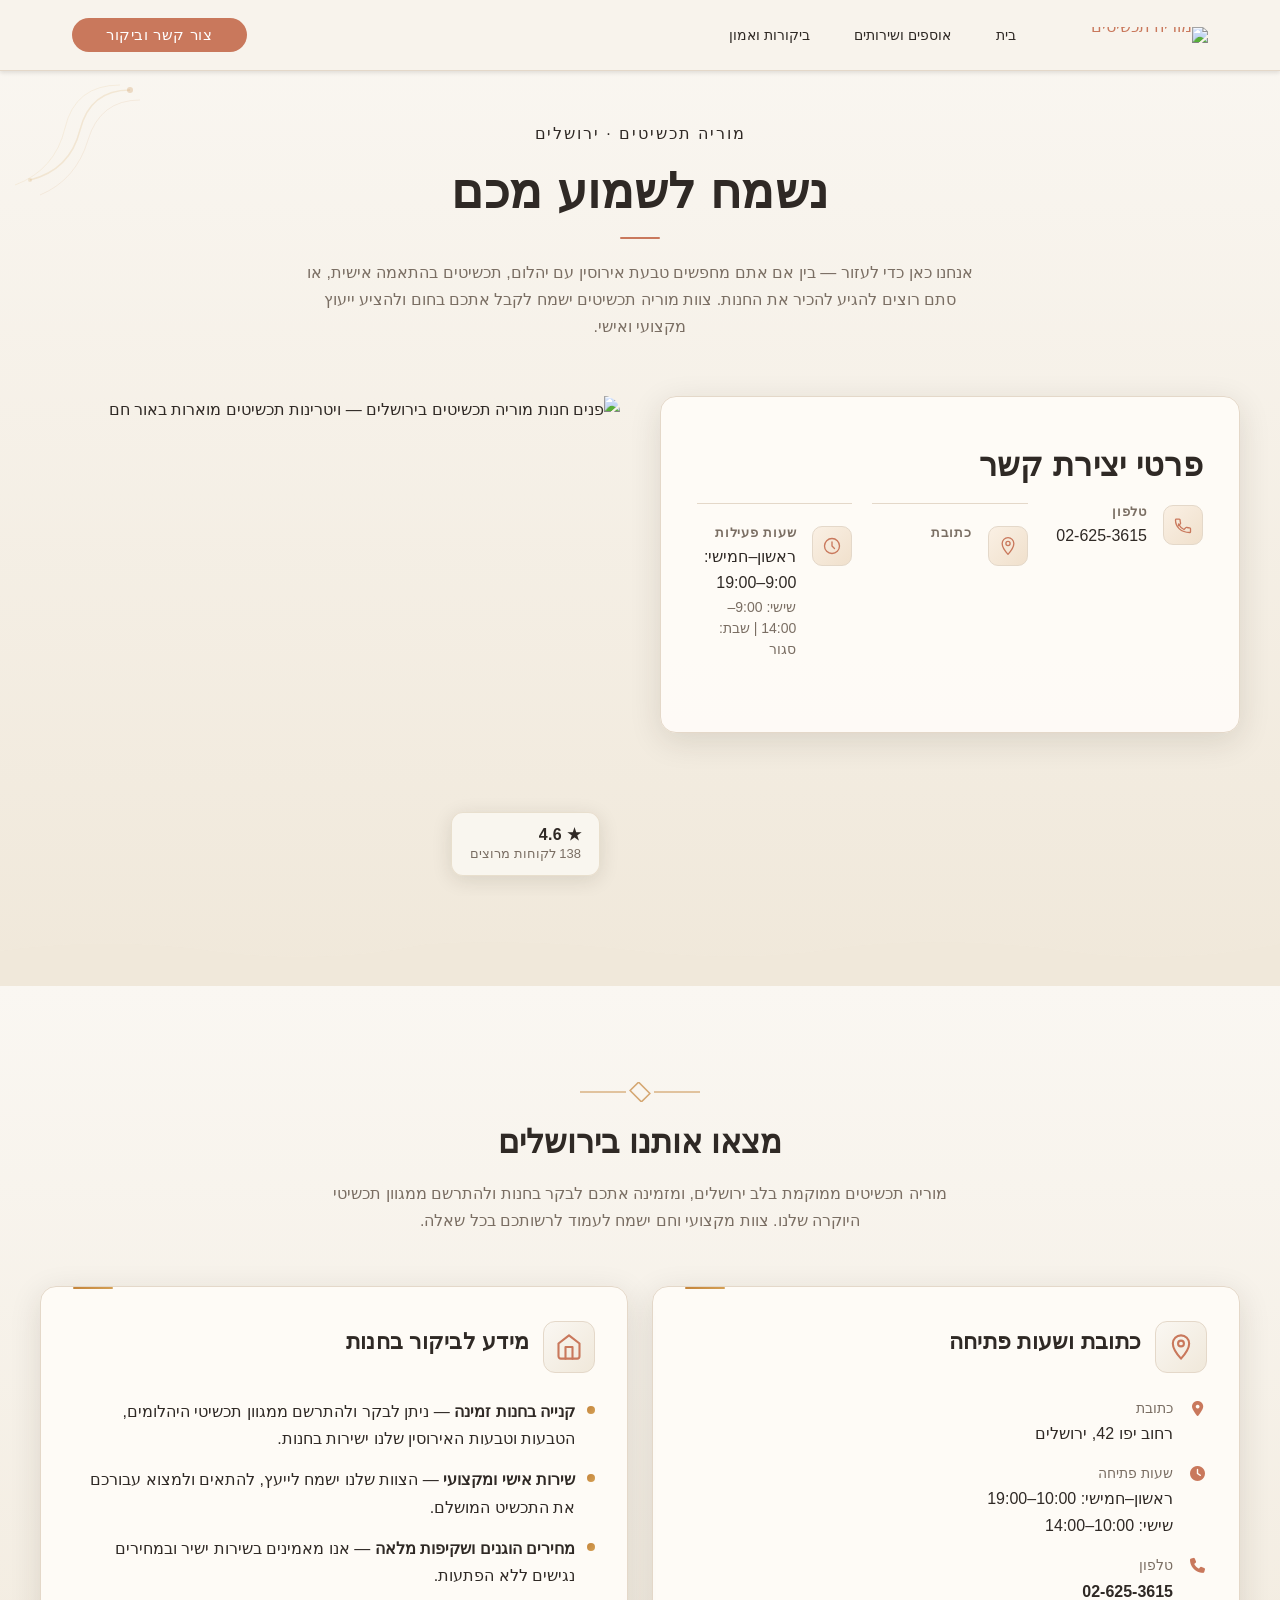
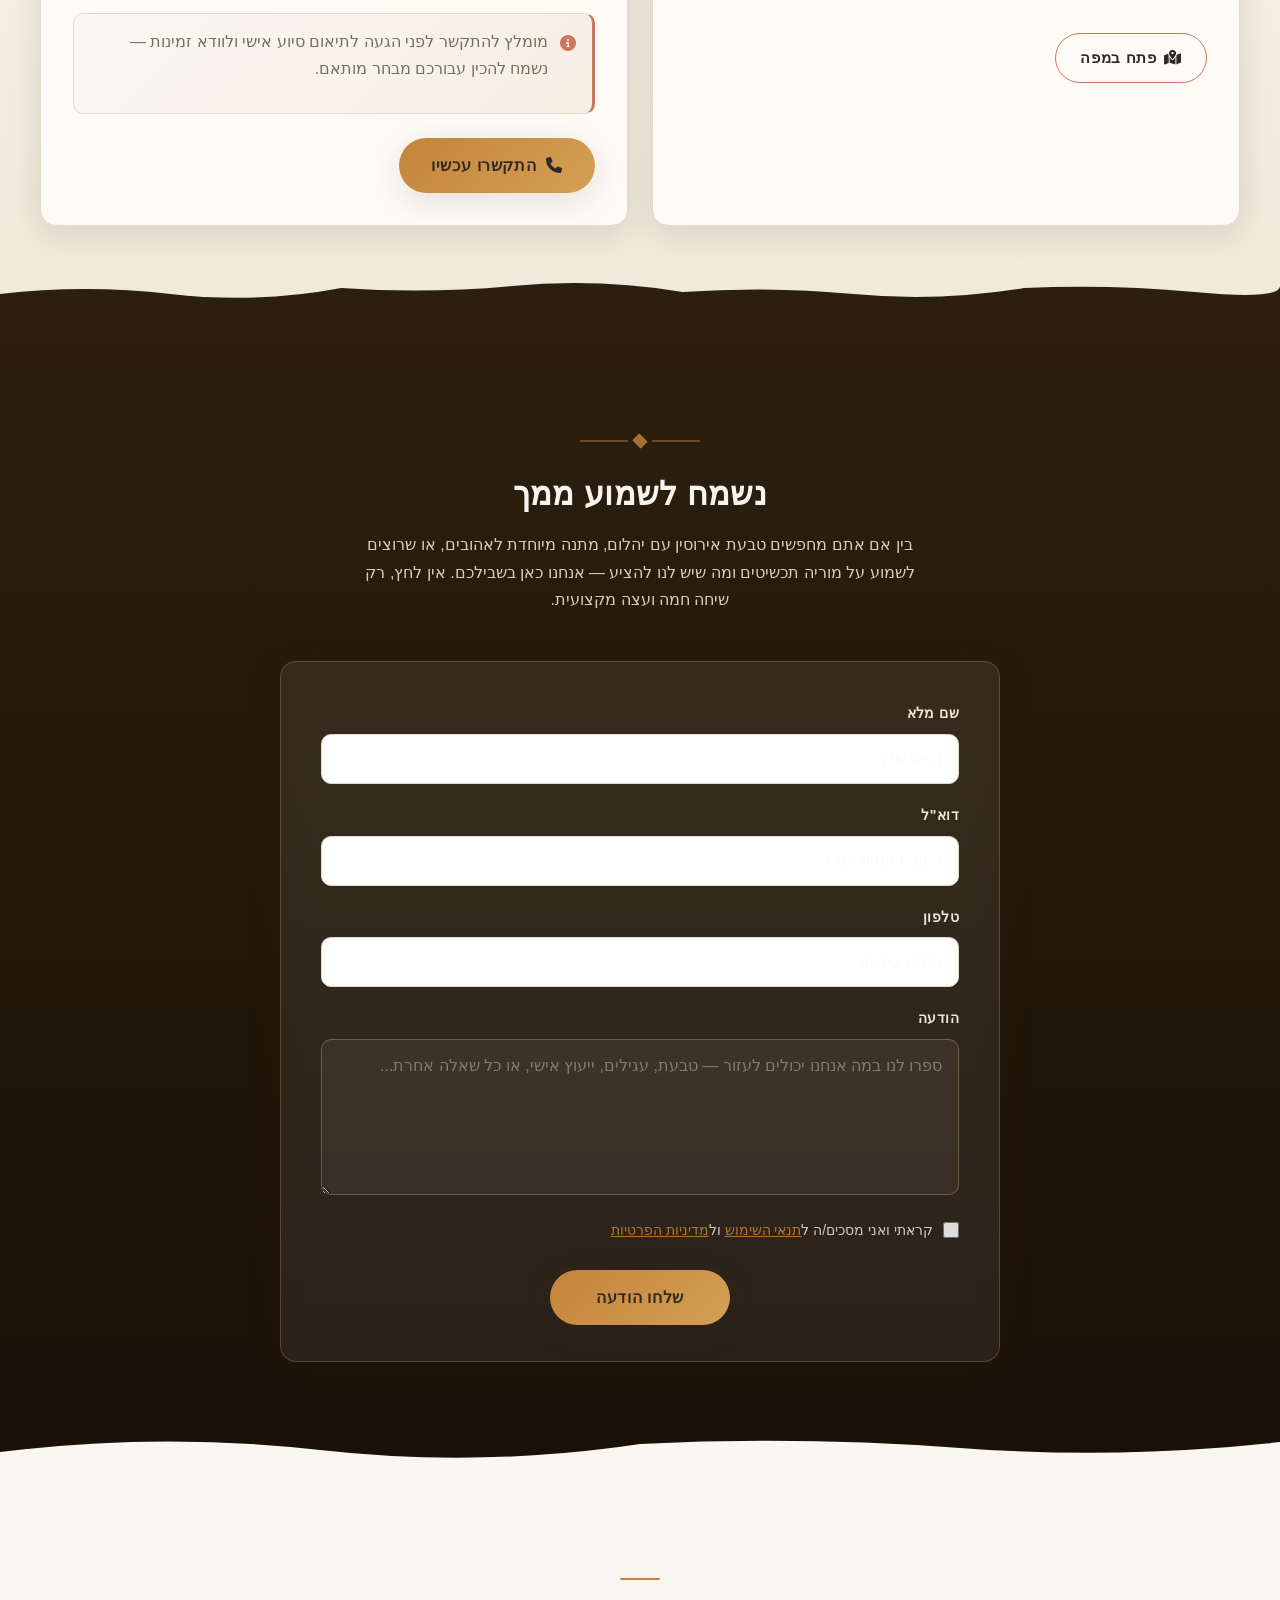
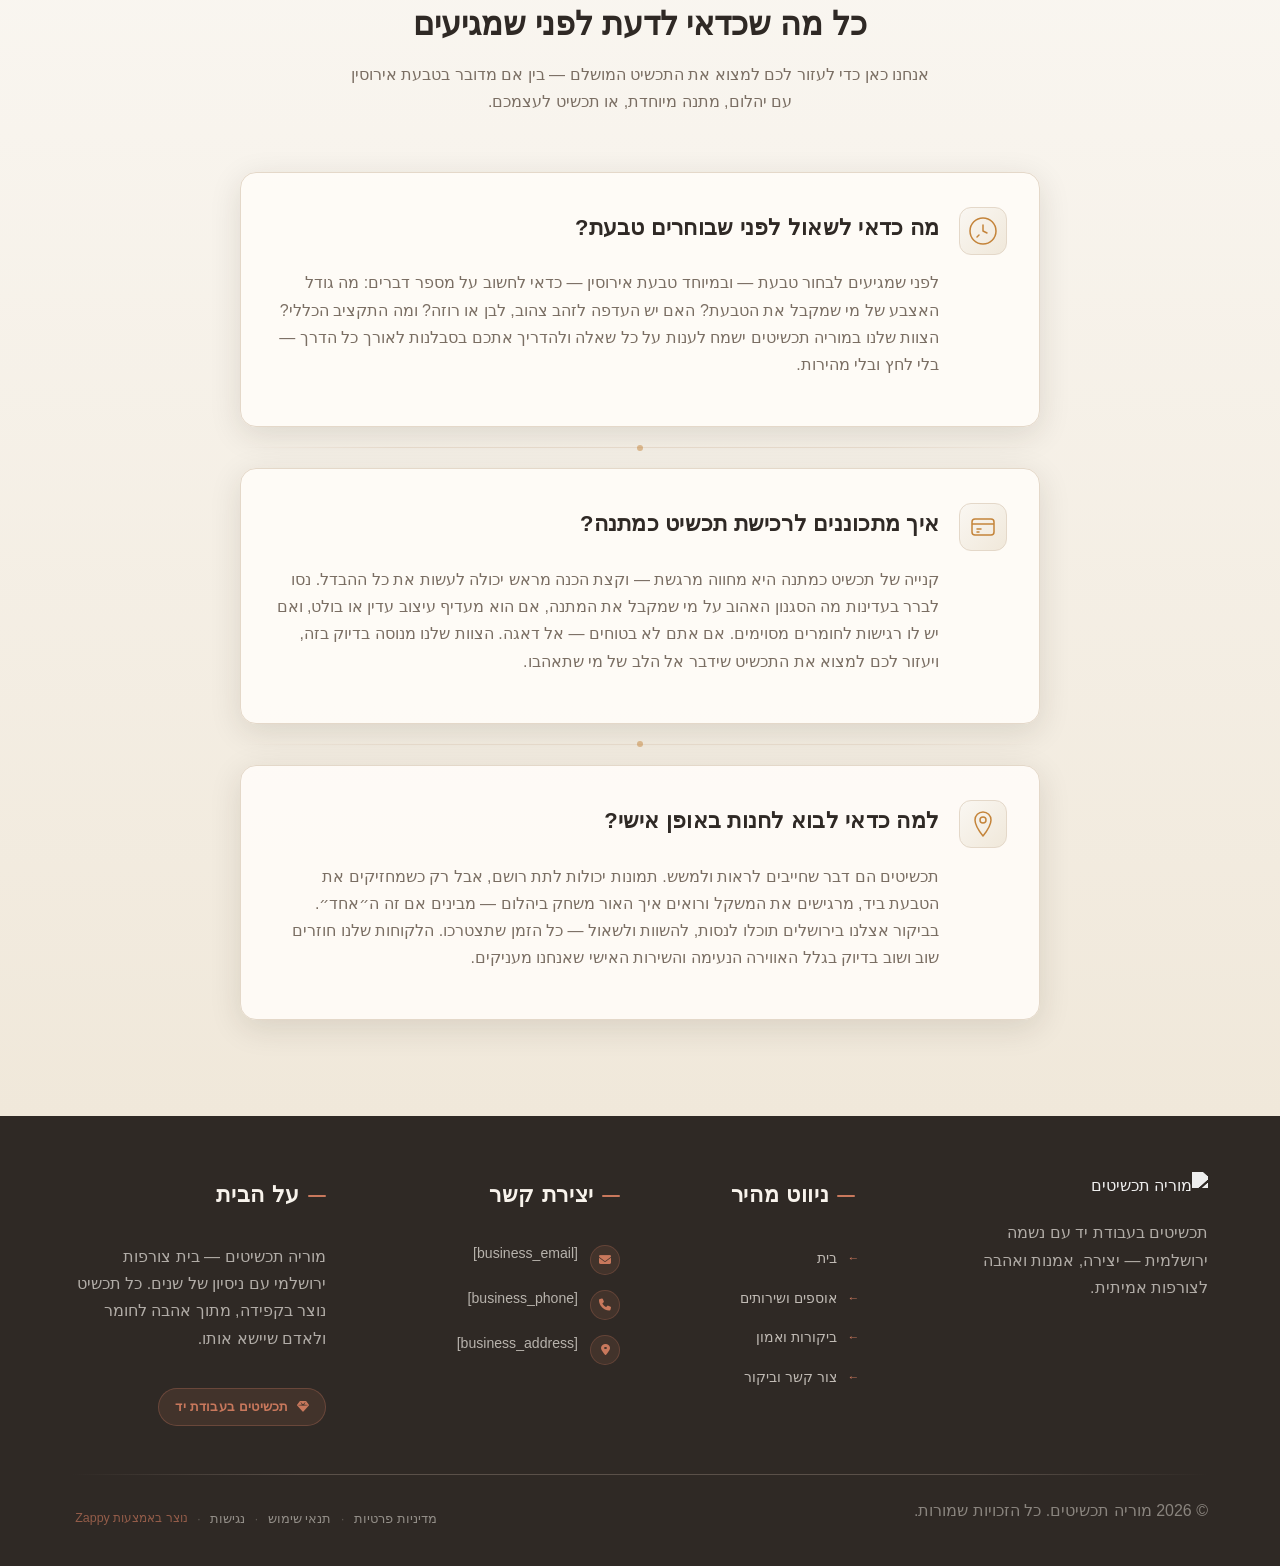
==== commit 4e79fa08: "Background sync: Progressive GitHub Sync" ====
--- a/contact.html
+++ b/contact.html
@@ -804,7 +804,7 @@
 </script>
   
   <main>
-    <section class="contact-contact-intro-section" data-layout-spec="צור קשר וביקור-contact-intro" dir="rtl">
+    <section class="contact-contact-intro-section" data-layout-spec="צור קשר וביקור-contact-intro" dir="rtl" id="contact-contact-intro-section">
 
   <!-- Decorative corner flourish -->
   <div class="ccis-corner-flourish" aria-hidden="true">
@@ -821,7 +821,7 @@
 
     <!-- Centered intro header -->
     <div class="ccis-header">
-      <p class="ccis-label">מוריה תכשיטים · ירושלים</p>
+      <p class="ccis-label" style="color: rgb(47, 41, 37) !important;">מוריה תכשיטים · ירושלים</p>
       <h1 class="ccis-title">נשמח לשמוע מכם</h1>
       <div class="ccis-accent-bar" aria-hidden="true"></div>
       <p class="ccis-subtitle">אנחנו כאן כדי לעזור — בין אם אתם מחפשים טבעת אירוסין עם יהלום, תכשיטים בהתאמה אישית, או סתם רוצים להגיע להכיר את החנות. צוות מוריה תכשיטים ישמח לקבל אתכם בחום ולהציע ייעוץ מקצועי ואישי.</p>
@@ -834,8 +834,8 @@
       <div class="ccis-info-card">
         <h2 class="ccis-info-title">פרטי יצירת קשר</h2>
 
-        <ul class="ccis-contact-list">
-          <li class="ccis-contact-item">
+        <ul class="ccis-contact-list" style="display: grid; --zappy-grid-cols: repeat(3, minmax(0, 1fr)); grid-template-columns: repeat(3, minmax(0, 1fr));" data-zappy-explicit-columns="true">
+          <li class="ccis-contact-item zappy-grid-item-nested-grid" data-grid-item-index="0">
             <span class="ccis-icon-wrap" aria-hidden="true">
               <svg data-element-type="icon" data-icon-type="svg" viewBox="0 0 24 24" fill="none" xmlns="http://www.w3.org/2000/svg" width="20" height="20">
                 <path d="M6.62 10.79a15.05 15.05 0 006.59 6.59l2.2-2.2a1 1 0 011.01-.24 11.47 11.47 0 003.58.57 1 1 0 011 1V20a1 1 0 01-1 1C9.61 21 3 14.39 3 6a1 1 0 011-1h3.5a1 1 0 011 1c0 1.25.2 2.45.57 3.58a1 1 0 01-.25 1.01l-2.2 2.2z" stroke="currentColor" stroke-width="1.6" stroke-linecap="round" stroke-linejoin="round"></path>
@@ -847,7 +847,7 @@
             </div>
           </li>
 
-          <li class="ccis-contact-item">
+          <li class="ccis-contact-item zappy-grid-item-nested-grid" data-grid-item-index="1">
             <span class="ccis-icon-wrap" aria-hidden="true">
               <svg data-element-type="icon" data-icon-type="svg" viewBox="0 0 24 24" fill="none" xmlns="http://www.w3.org/2000/svg" width="20" height="20">
                 <path d="M12 2C8.13 2 5 5.13 5 9c0 5.25 7 13 7 13s7-7.75 7-13c0-3.87-3.13-7-7-7z" stroke="currentColor" stroke-width="1.6" stroke-linecap="round" stroke-linejoin="round"></path>
@@ -860,7 +860,7 @@
             </div>
           </li>
 
-          <li class="ccis-contact-item">
+          <li class="ccis-contact-item zappy-grid-item-nested-grid" data-grid-item-index="2">
             <span class="ccis-icon-wrap" aria-hidden="true">
               <svg data-element-type="icon" data-icon-type="svg" viewBox="0 0 24 24" fill="none" xmlns="http://www.w3.org/2000/svg" width="20" height="20">
                 <circle cx="12" cy="12" r="9" stroke="currentColor" stroke-width="1.6"></circle>
@@ -874,18 +874,7 @@
             </div>
           </li>
 
-          <li class="ccis-contact-item">
-            <span class="ccis-icon-wrap" aria-hidden="true">
-              <svg data-element-type="icon" data-icon-type="svg" viewBox="0 0 24 24" fill="none" xmlns="http://www.w3.org/2000/svg" width="20" height="20">
-                <path d="M4 4h16v13a1 1 0 01-1 1H5a1 1 0 01-1-1V4z" stroke="currentColor" stroke-width="1.6" stroke-linecap="round" stroke-linejoin="round"></path>
-                <path d="M4 4l8 8 8-8" stroke="currentColor" stroke-width="1.6" stroke-linecap="round" stroke-linejoin="round"></path>
-              </svg>
-            </span>
-            <div class="ccis-contact-content">
-              <span class="ccis-contact-label">אימייל</span>
-              
-            </div>
-          </li>
+          
         </ul>
 
         <div class="ccis-social-row">
@@ -898,9 +887,9 @@
       <!-- Image column (END = LEFT in RTL) -->
       <div class="ccis-image-col">
         <div class="ccis-image-wrap">
-          <img data-placeholder="contact-contact-intro-image-1" data-context="Warm interior of a Jerusalem jewelry store, מוריה תכשיטים, showing elegant glass display cases with diamond rings and gold jewelry, soft warm lighting, wooden accents, inviting atmosphere, professional jewelry store interior, intimate boutique feel, Jerusalem old city charm" width="600" height="750" src="/assets/site-contact-contact-intro-image-1.webp" alt="פנים חנות מוריה תכשיטים בירושלים — ויטרינות תכשיטים מוארות באור חם" class="ccis-store-image">
+          <img data-placeholder="contact-contact-intro-image-1" data-context="Warm interior of a Jerusalem jewelry store, מוריה תכשיטים, showing elegant glass display cases with diamond rings and gold jewelry, soft warm lighting, wooden accents, inviting atmosphere, professional jewelry store interior, intimate boutique feel, Jerusalem old city charm" width="600" height="750" src="/assets/site-contact-contact-intro-image-1.webp" alt="פנים חנות מוריה תכשיטים בירושלים — ויטרינות תכשיטים מוארות באור חם" class="ccis-store-image" data-element-type="image" data-element-id="img-1778507132701-f6s43lp5q" >
           <div class="ccis-image-badge">
-            <span class="ccis-badge-stars">★ 4.6</span>
+            <span class="ccis-badge-stars" style="color: rgb(47, 41, 37) !important;">★ 4.6</span>
             <span class="ccis-badge-text">138 לקוחות מרוצים</span>
           </div>
         </div>
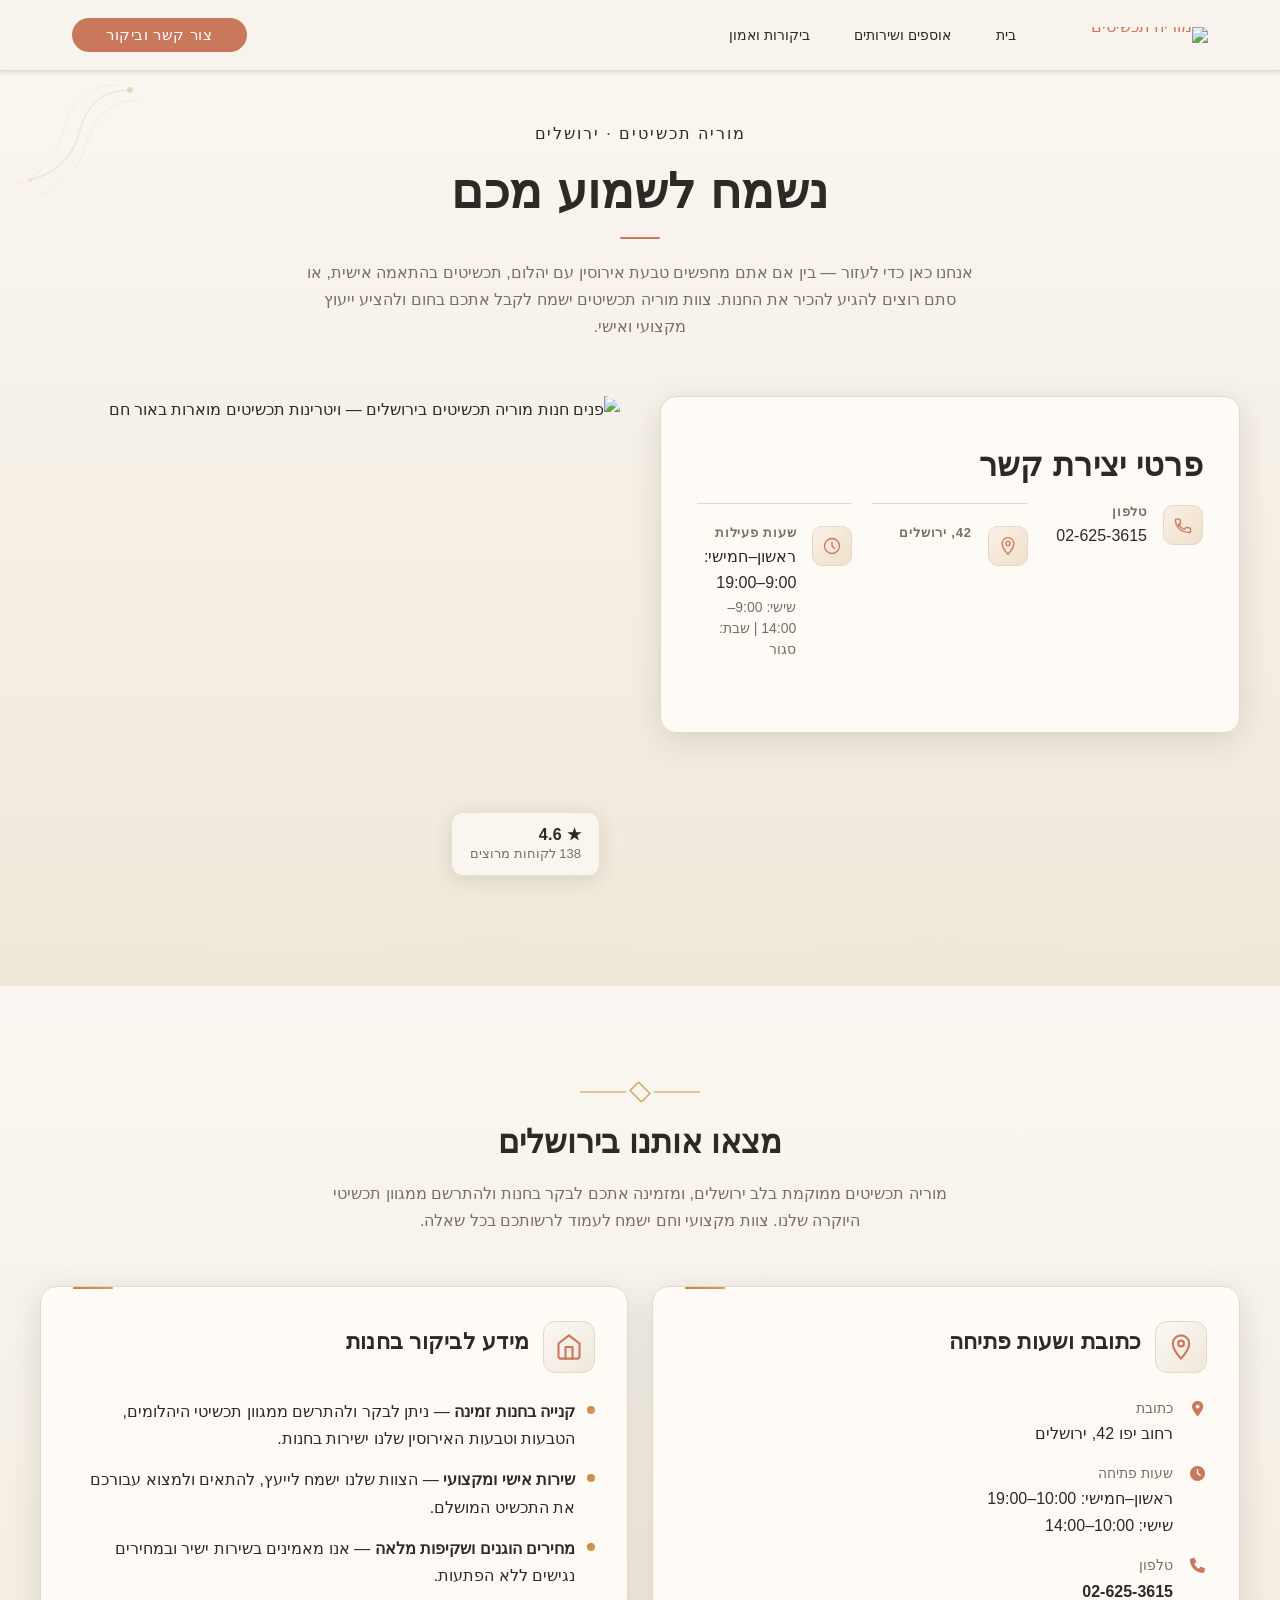
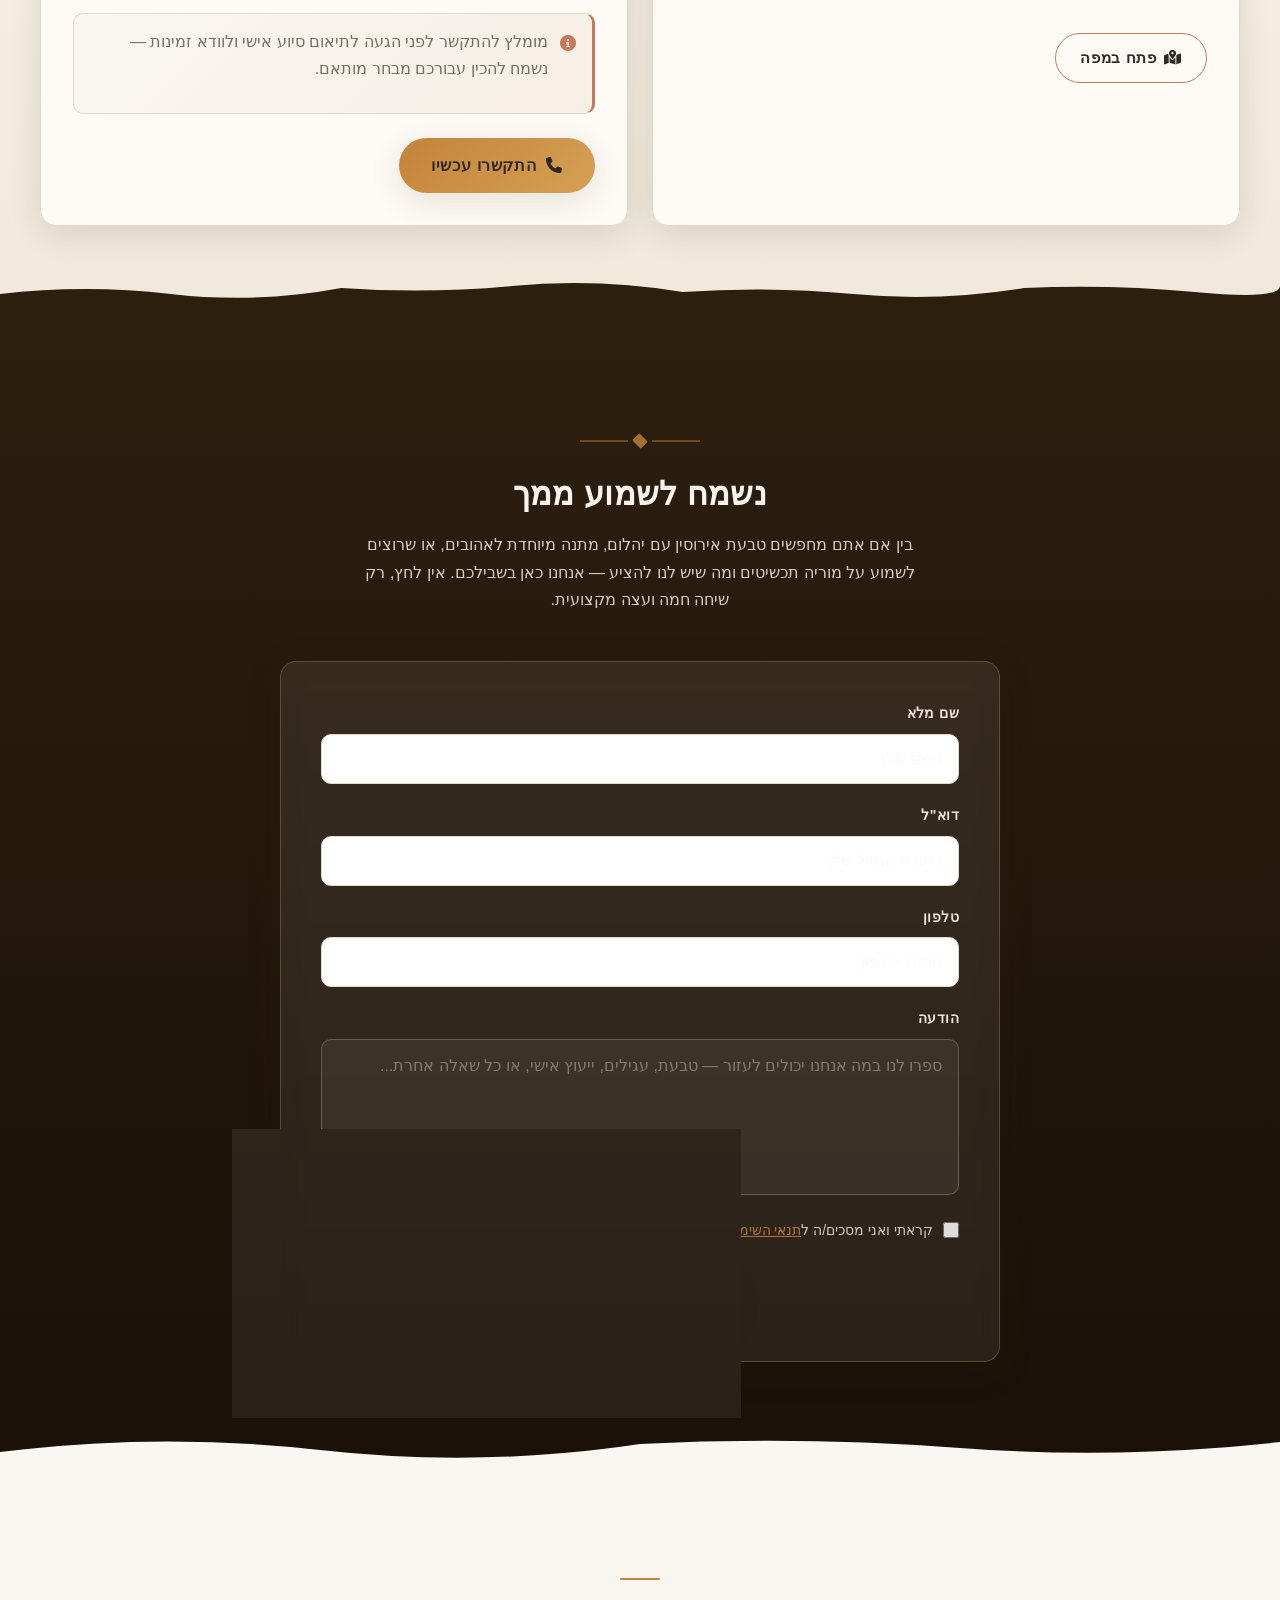
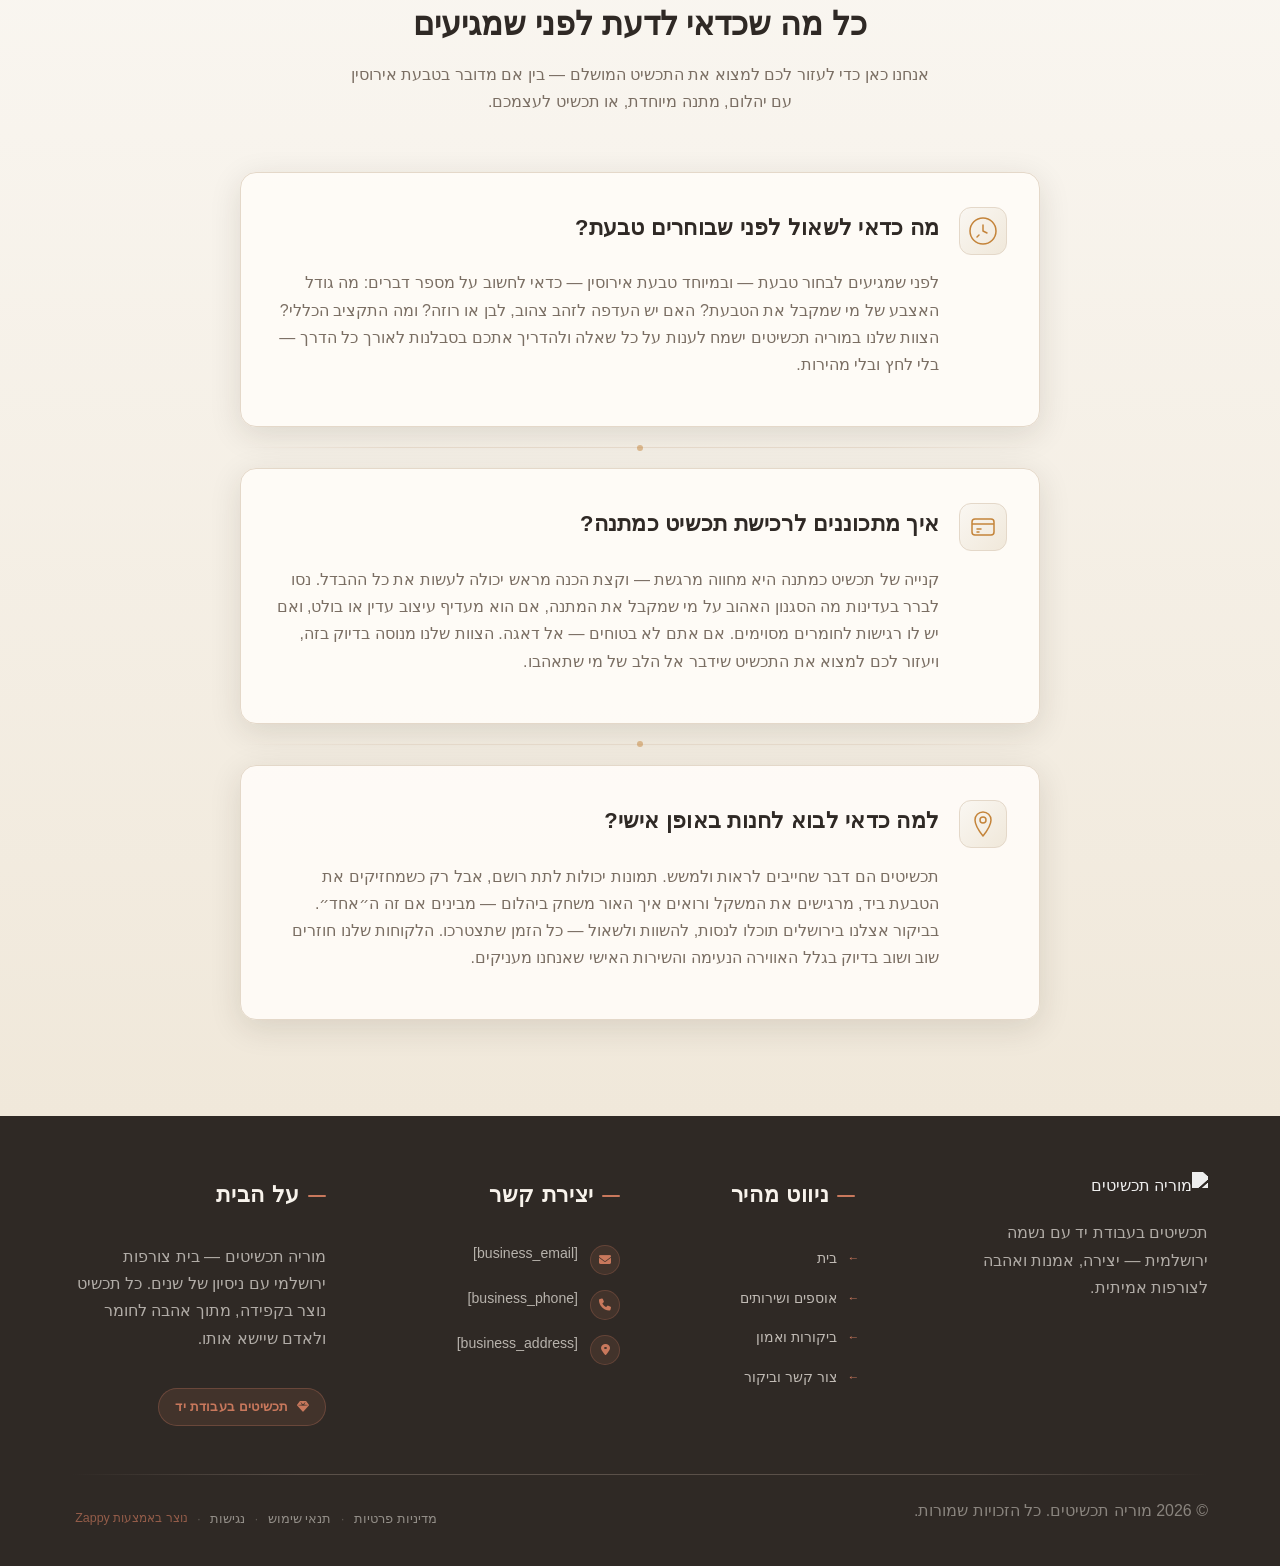
==== commit 3ea840d3: "Incremental sync: 1 page(s) — text_edit" ====
--- a/contact.html
+++ b/contact.html
@@ -854,8 +854,8 @@
                 <circle cx="12" cy="9" r="2.5" stroke="currentColor" stroke-width="1.6"></circle>
               </svg>
             </span>
-            <div class="ccis-contact-content">
-              <span class="ccis-contact-label">כתובת</span>
+            <div class="ccis-contact-content" style="">
+              <span class="ccis-contact-label">42, ירושלים</span>
               
             </div>
           </li>
@@ -887,7 +887,7 @@
       <!-- Image column (END = LEFT in RTL) -->
       <div class="ccis-image-col">
         <div class="ccis-image-wrap">
-          <img data-placeholder="contact-contact-intro-image-1" data-context="Warm interior of a Jerusalem jewelry store, מוריה תכשיטים, showing elegant glass display cases with diamond rings and gold jewelry, soft warm lighting, wooden accents, inviting atmosphere, professional jewelry store interior, intimate boutique feel, Jerusalem old city charm" width="600" height="750" src="/assets/site-contact-contact-intro-image-1.webp" alt="פנים חנות מוריה תכשיטים בירושלים — ויטרינות תכשיטים מוארות באור חם" class="ccis-store-image" data-element-type="image" data-element-id="img-1778507132701-f6s43lp5q" >
+          <img data-placeholder="contact-contact-intro-image-1" data-context="Warm interior of a Jerusalem jewelry store, מוריה תכשיטים, showing elegant glass display cases with diamond rings and gold jewelry, soft warm lighting, wooden accents, inviting atmosphere, professional jewelry store interior, intimate boutique feel, Jerusalem old city charm" width="600" height="750" src="/assets/site-contact-contact-intro-image-1.webp" alt="פנים חנות מוריה תכשיטים בירושלים — ויטרינות תכשיטים מוארות באור חם" class="ccis-store-image" data-element-type="image" data-element-id="img-1778507132701-f6s43lp5q" style="">
           <div class="ccis-image-badge">
             <span class="ccis-badge-stars" style="color: rgb(47, 41, 37) !important;">★ 4.6</span>
             <span class="ccis-badge-text">138 לקוחות מרוצים</span>
